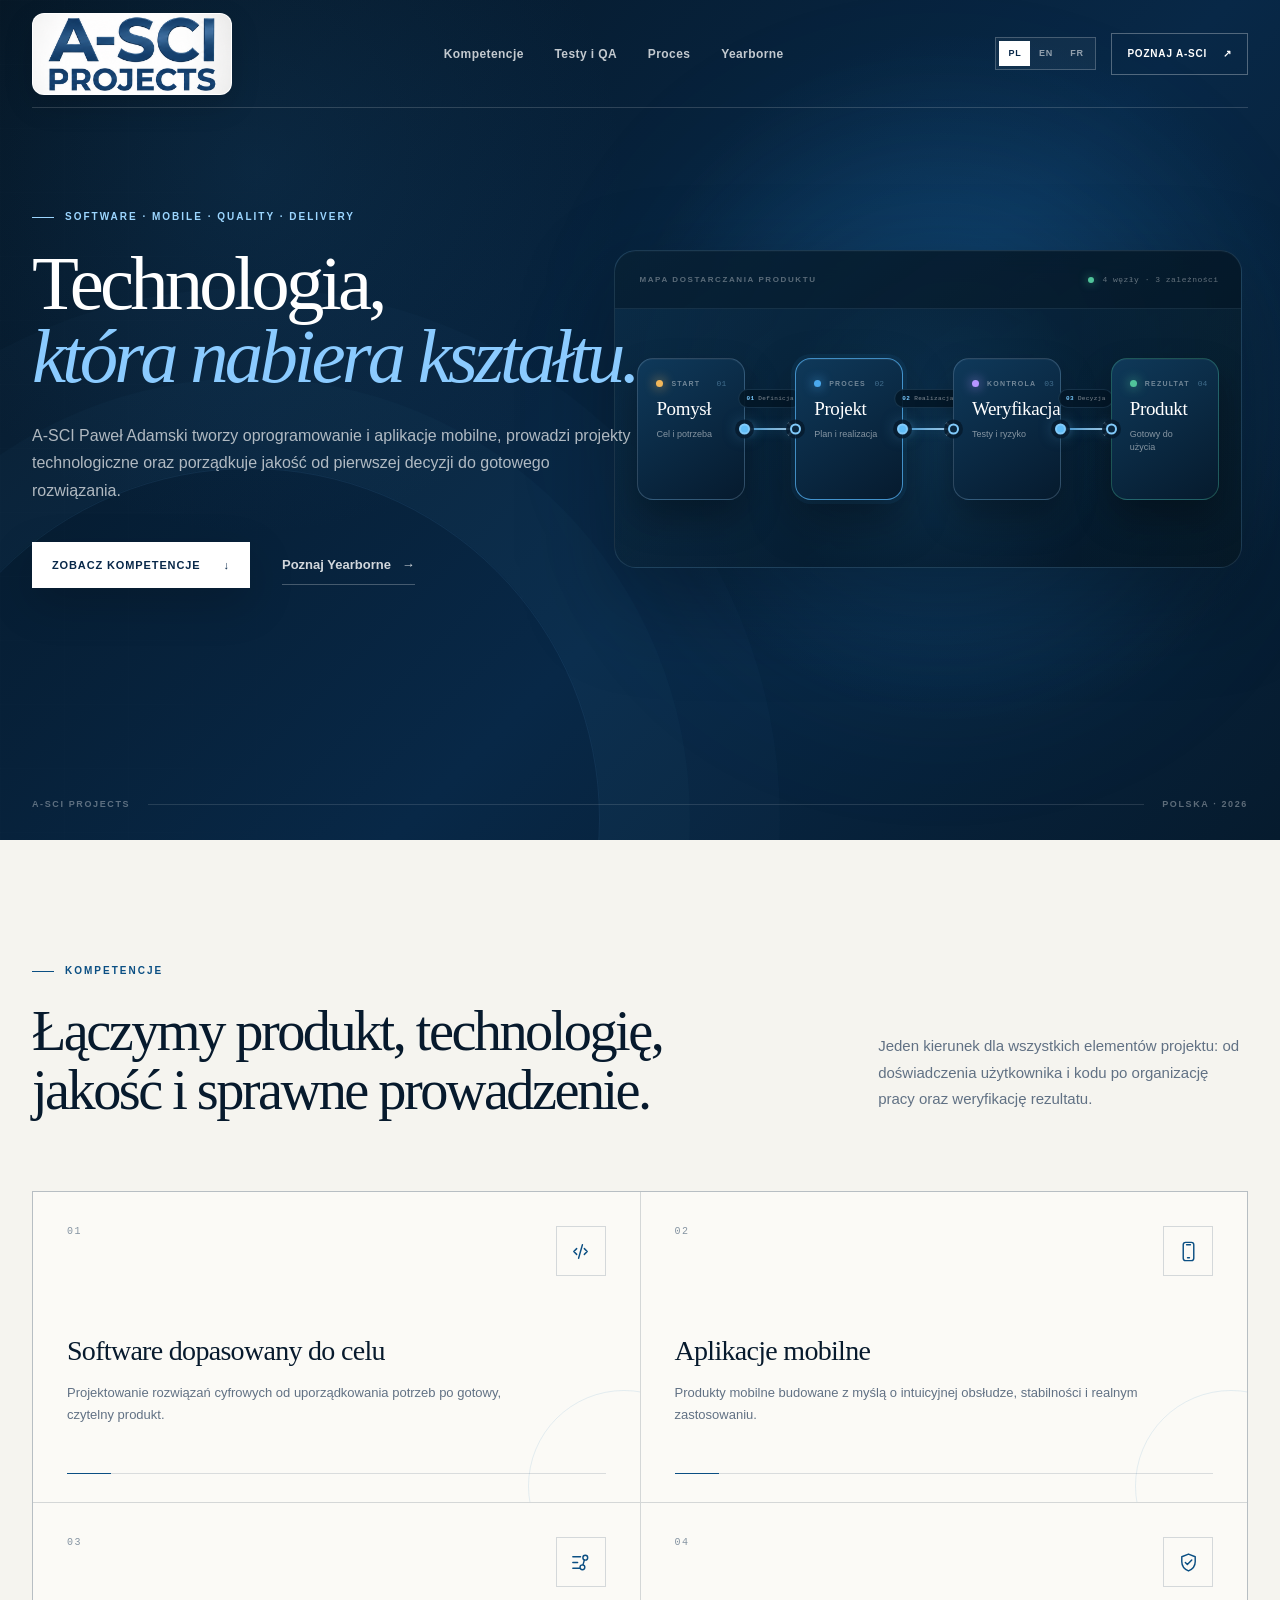
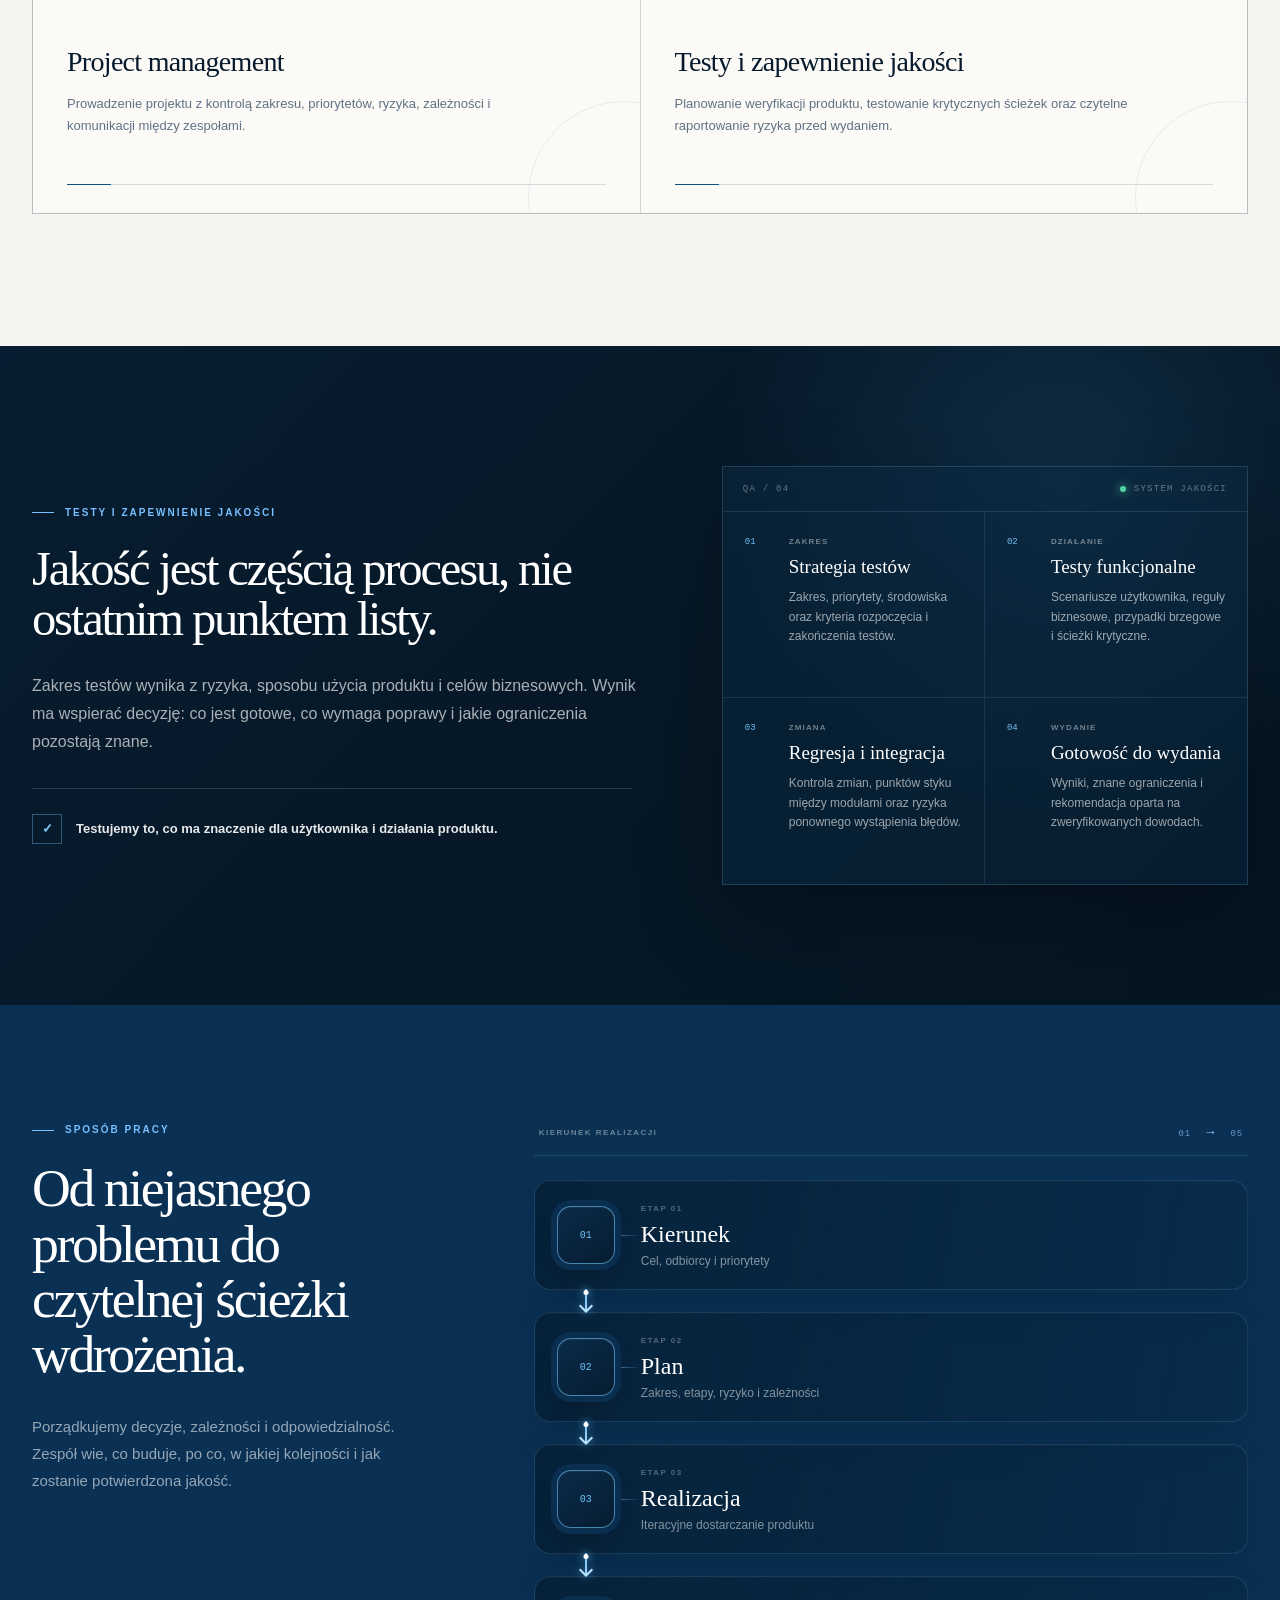
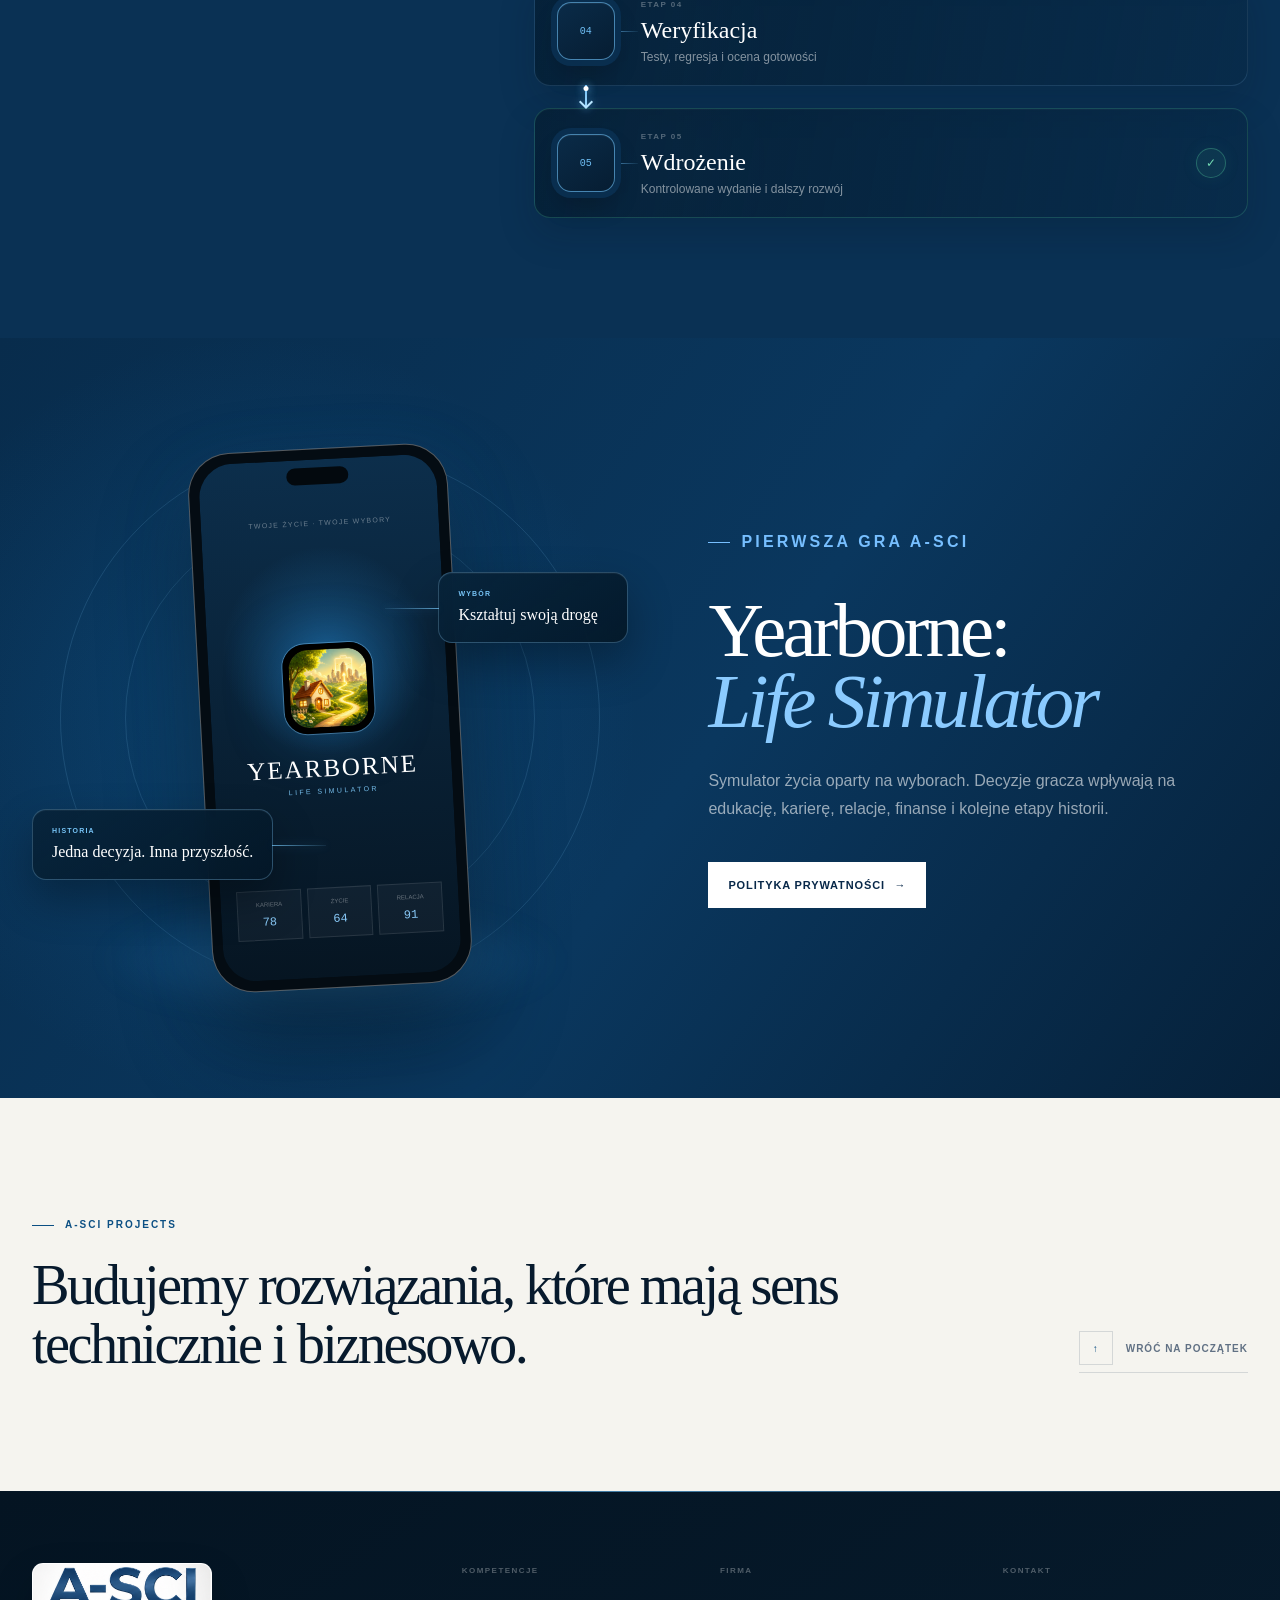
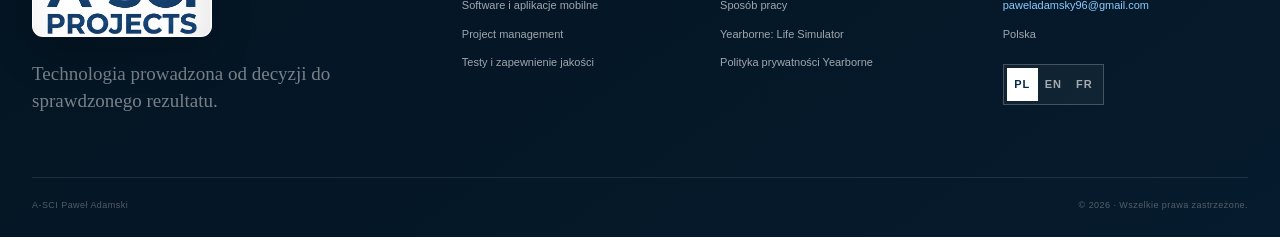
==== index.html @ e1ba69f5 "Add files via upload Publish A-SCI website" ====
<!DOCTYPE html><html lang="pl"><head><meta charSet="utf-8"/><meta name="viewport" content="width=device-width, initial-scale=1"/><link rel="preload" href="/assets/a-sci-logo-cropped.png" as="image"/><link rel="preload" href="/assets/yearborne-icon.png" as="image"/><title>A-SCI Paweł Adamski | Software, aplikacje mobilne, testy i project management</title><meta name="description" content="A-SCI Paweł Adamski tworzy oprogramowanie i aplikacje mobilne, prowadzi projekty technologiczne oraz wspiera testy i zapewnienie jakości."/><meta name="keywords" content="A-SCI,software,aplikacje mobilne,mobile apps,testing,quality assurance,project management,Yearborne"/><meta name="author" content="A-SCI Paweł Adamski"/><link rel="icon" type="image/svg+xml" href="/favicon.svg"/><link rel="canonical" href="/"/><link rel="alternate" hrefLang="pl" href="/"/><link rel="alternate" hrefLang="en" href="/en/"/><link rel="alternate" hrefLang="fr" href="/fr/"/>
<link rel="stylesheet" href="/assets/site.css"/></head><body><main lang="pl"><header class="site-header"><a class="brand" href="/#start" aria-label="A-SCI Projects - strona główna"><img src="/assets/a-sci-logo-cropped.png" alt="A-SCI Projects" width="760" height="430"/></a><nav aria-label="Nawigacja główna"><a href="#kompetencje">Kompetencje</a><a href="#jakosc">Testy i QA</a><a href="#proces">Proces</a><a href="#yearborne">Yearborne</a></nav><div class="header-tools"><div class="language-switcher" aria-label="Wybierz język"><a href="/" hrefLang="pl" lang="pl" aria-current="page">PL</a><a href="/en/" hrefLang="en" lang="en">EN</a><a href="/fr/" hrefLang="fr" lang="fr">FR</a></div><a class="header-cta" href="#kompetencje">Poznaj A-SCI<span aria-hidden="true">↗</span></a></div></header><section class="hero" id="start"><div class="hero-glow" aria-hidden="true"></div><div class="hero-copy"><p class="eyebrow"><span></span> Software · Mobile · Quality · Delivery</p><h1>Technologia,<br/><em>która nabiera kształtu.</em></h1><p class="hero-lead">A-SCI Paweł Adamski tworzy oprogramowanie i aplikacje mobilne, prowadzi projekty technologiczne oraz porządkuje jakość od pierwszej decyzji do gotowego rozwiązania.</p><div class="hero-actions"><a class="button button-primary" href="#kompetencje">Zobacz kompetencje<span aria-hidden="true">↓</span></a><a class="text-link" href="#yearborne">Poznaj Yearborne <span aria-hidden="true">→</span></a></div></div><div class="flow-stage" aria-label="Schemat procesu od pomysłu, przez projekt i weryfikację, do produktu"><div class="flow-stage-head"><div class="flow-caption">Mapa dostarczania produktu</div><div class="flow-meta"><i></i> 4 węzły · 3 zależności</div></div><div class="flow-grid" aria-hidden="true"></div><div class="flow-track"><div class="flow-track-item"><article class="flow-node flow-node-1"><div class="node-head"><span class="node-dot node-dot-1"></span><small>START</small><span class="node-number">01</span></div><strong>Pomysł</strong><p>Cel i potrzeba</p><i class="node-port node-port-in"></i><i class="node-port node-port-out"></i></article><div class="flow-bridge flow-bridge-1" aria-hidden="true"><span class="flow-bridge-label"><b>01</b>Definicja</span><span class="flow-bridge-line"><i></i></span></div></div><div class="flow-track-item"><article class="flow-node flow-node-2 active"><div class="node-head"><span class="node-dot node-dot-2"></span><small>PROCES</small><span class="node-number">02</span></div><strong>Projekt</strong><p>Plan i realizacja</p><i class="node-port node-port-in"></i><i class="node-port node-port-out"></i></article><div class="flow-bridge flow-bridge-2" aria-hidden="true"><span class="flow-bridge-label"><b>02</b>Realizacja</span><span class="flow-bridge-line"><i></i></span></div></div><div class="flow-track-item"><article class="flow-node flow-node-3"><div class="node-head"><span class="node-dot node-dot-3"></span><small>KONTROLA</small><span class="node-number">03</span></div><strong>Weryfikacja</strong><p>Testy i ryzyko</p><i class="node-port node-port-in"></i><i class="node-port node-port-out"></i></article><div class="flow-bridge flow-bridge-3" aria-hidden="true"><span class="flow-bridge-label"><b>03</b>Decyzja</span><span class="flow-bridge-line"><i></i></span></div></div><div class="flow-track-item"><article class="flow-node flow-node-4"><div class="node-head"><span class="node-dot node-dot-4"></span><small>REZULTAT</small><span class="node-number">04</span></div><strong>Produkt</strong><p>Gotowy do użycia</p><i class="node-port node-port-in"></i><i class="node-port node-port-out"></i></article></div></div></div><div class="hero-footer"><span>A-SCI Projects</span><span class="hero-footer-line"></span><span>Polska · 2026</span></div></section><section class="services section" id="kompetencje"><div class="section-heading"><p class="eyebrow dark"><span></span> Kompetencje</p><h2>Łączymy produkt, technologię, jakość i sprawne prowadzenie.</h2><p class="section-intro">Jeden kierunek dla wszystkich elementów projektu: od doświadczenia użytkownika i kodu po organizację pracy oraz weryfikację rezultatu.</p></div><div class="services-grid"><article class="service-card"><div class="card-top"><span>01</span><div class="service-icon"><svg viewBox="0 0 24 24" aria-hidden="true"><path d="m8 9-3 3 3 3M16 9l3 3-3 3M14 5l-4 14"></path></svg></div></div><h3>Software dopasowany do celu</h3><p>Projektowanie rozwiązań cyfrowych od uporządkowania potrzeb po gotowy, czytelny produkt.</p><div class="card-rule"></div></article><article class="service-card"><div class="card-top"><span>02</span><div class="service-icon"><svg viewBox="0 0 24 24" aria-hidden="true"><rect x="6.5" y="2.5" width="11" height="19" rx="2.5"></rect><path d="M10 5h4M11 18.5h2"></path></svg></div></div><h3>Aplikacje mobilne</h3><p>Produkty mobilne budowane z myślą o intuicyjnej obsłudze, stabilności i realnym zastosowaniu.</p><div class="card-rule"></div></article><article class="service-card"><div class="card-top"><span>03</span><div class="service-icon"><svg viewBox="0 0 24 24" aria-hidden="true"><path d="M4 6h8M4 12h5M4 18h7"></path><circle cx="17" cy="7" r="2.5"></circle><circle cx="14" cy="17" r="2.5"></circle><path d="m16 9.5-1.4 5"></path></svg></div></div><h3>Project management</h3><p>Prowadzenie projektu z kontrolą zakresu, priorytetów, ryzyka, zależności i komunikacji między zespołami.</p><div class="card-rule"></div></article><article class="service-card"><div class="card-top"><span>04</span><div class="service-icon"><svg viewBox="0 0 24 24" aria-hidden="true"><path d="M12 3.2 19 6v5.2c0 4.3-2.8 7.8-7 9.6-4.2-1.8-7-5.3-7-9.6V6l7-2.8Z"></path><path d="m8.7 12 2.1 2.1 4.6-4.8"></path></svg></div></div><h3>Testy i zapewnienie jakości</h3><p>Planowanie weryfikacji produktu, testowanie krytycznych ścieżek oraz czytelne raportowanie ryzyka przed wydaniem.</p><div class="card-rule"></div></article></div></section><section class="quality section" id="jakosc"><div class="quality-copy"><p class="eyebrow light"><span></span> Testy i zapewnienie jakości</p><h2>Jakość jest częścią procesu, nie ostatnim punktem listy.</h2><p>Zakres testów wynika z ryzyka, sposobu użycia produktu i celów biznesowych. Wynik ma wspierać decyzję: co jest gotowe, co wymaga poprawy i jakie ograniczenia pozostają znane.</p><div class="quality-statement"><span aria-hidden="true">✓</span>Testujemy to, co ma znaczenie dla użytkownika i działania produktu.</div></div><div class="quality-panel"><div class="quality-panel-head"><span>QA / 04</span><span class="quality-status"><i></i> SYSTEM JAKOŚCI</span></div><div class="quality-grid"><article class="quality-item"><div class="quality-index">01</div><div><small>ZAKRES</small><h3>Strategia testów</h3><p>Zakres, priorytety, środowiska oraz kryteria rozpoczęcia i zakończenia testów.</p></div></article><article class="quality-item"><div class="quality-index">02</div><div><small>DZIAŁANIE</small><h3>Testy funkcjonalne</h3><p>Scenariusze użytkownika, reguły biznesowe, przypadki brzegowe i ścieżki krytyczne.</p></div></article><article class="quality-item"><div class="quality-index">03</div><div><small>ZMIANA</small><h3>Regresja i integracja</h3><p>Kontrola zmian, punktów styku między modułami oraz ryzyka ponownego wystąpienia błędów.</p></div></article><article class="quality-item"><div class="quality-index">04</div><div><small>WYDANIE</small><h3>Gotowość do wydania</h3><p>Wyniki, znane ograniczenia i rekomendacja oparta na zweryfikowanych dowodach.</p></div></article></div></div></section><section class="process section" id="proces"><div class="process-copy"><p class="eyebrow light"><span></span> Sposób pracy</p><h2>Od niejasnego problemu do czytelnej ścieżki wdrożenia.</h2><p>Porządkujemy decyzje, zależności i odpowiedzialność. Zespół wie, co buduje, po co, w jakiej kolejności i jak zostanie potwierdzona jakość.</p></div><div class="process-flow"><div class="process-flow-head"><span>Kierunek realizacji</span><b>01 <i aria-hidden="true">→</i> 05</b></div><article class="process-step"><div class="step-port"><span>01</span></div><div class="step-content"><small>Etap 01</small><h3>Kierunek</h3><p>Cel, odbiorcy i priorytety</p></div><span class="process-connector" aria-hidden="true"><i></i></span></article><article class="process-step"><div class="step-port"><span>02</span></div><div class="step-content"><small>Etap 02</small><h3>Plan</h3><p>Zakres, etapy, ryzyko i zależności</p></div><span class="process-connector" aria-hidden="true"><i></i></span></article><article class="process-step"><div class="step-port"><span>03</span></div><div class="step-content"><small>Etap 03</small><h3>Realizacja</h3><p>Iteracyjne dostarczanie produktu</p></div><span class="process-connector" aria-hidden="true"><i></i></span></article><article class="process-step"><div class="step-port"><span>04</span></div><div class="step-content"><small>Etap 04</small><h3>Weryfikacja</h3><p>Testy, regresja i ocena gotowości</p></div><span class="process-connector" aria-hidden="true"><i></i></span></article><article class="process-step"><div class="step-port"><span>05</span></div><div class="step-content"><small>Etap 05</small><h3>Wdrożenie</h3><p>Kontrolowane wydanie i dalszy rozwój</p></div><span class="process-complete" aria-hidden="true">✓</span></article></div></section><section class="yearborne section" id="yearborne"><div class="yearborne-visual" aria-hidden="true"><div class="orbit orbit-one"></div><div class="orbit orbit-two"></div><div class="phone"><div class="phone-speaker"></div><div class="phone-screen"><div class="game-kicker">TWOJE ŻYCIE · TWOJE WYBORY</div><div class="game-mark"><img src="/assets/yearborne-icon.png" alt="" width="1254" height="1254"/></div><div class="game-title">YEARBORNE</div><div class="game-subtitle">LIFE SIMULATOR</div><div class="game-stats"><span><b>Kariera</b><i>78</i></span><span><b>Życie</b><i>64</i></span><span><b>Relacja</b><i>91</i></span></div></div></div><div class="float-card float-one"><span>WYBÓR</span><b>Kształtuj swoją drogę</b></div><div class="float-card float-two"><span>HISTORIA</span><b>Jedna decyzja. Inna przyszłość.</b></div></div><div class="yearborne-copy"><p class="eyebrow light"><span></span> Pierwsza gra A-SCI</p><h2>Yearborne:<br/><em>Life Simulator</em></h2><p>Symulator życia oparty na wyborach. Decyzje gracza wpływają na edukację, karierę, relacje, finanse i kolejne etapy historii.</p><div class="yearborne-links"><a class="button button-light" href="/privacy-policy/">Polityka prywatności<span aria-hidden="true">→</span></a></div></div></section><section class="closing section"><div><p class="eyebrow dark"><span></span> A-SCI Projects</p><h2>Budujemy rozwiązania, które mają sens technicznie i biznesowo.</h2></div><a class="closing-link" href="#start" aria-label="Wróć na początek strony"><span>↑</span>Wróć na początek</a></section><footer class="site-footer"><div class="footer-main"><div class="footer-identity"><div class="footer-brand"><img src="/assets/a-sci-logo-cropped.png" alt="A-SCI Projects" width="760" height="430"/></div><p>Technologia prowadzona od decyzji do sprawdzonego rezultatu.</p></div><div class="footer-column"><h3>Kompetencje</h3><a href="#kompetencje">Software i aplikacje mobilne</a><a href="#kompetencje">Project management</a><a href="#jakosc">Testy i zapewnienie jakości</a></div><div class="footer-column"><h3>Firma</h3><a href="#proces">Sposób pracy</a><a href="#yearborne">Yearborne: Life Simulator</a><a href="/privacy-policy/">Polityka prywatności Yearborne</a></div><div class="footer-column footer-contact"><h3>Kontakt</h3><a href="mailto:paweladamsky96@gmail.com">paweladamsky96@gmail.com</a><span>Polska</span><div class="language-switcher language-switcher-compact" aria-label="Wybierz język"><a href="/" hrefLang="pl" lang="pl" aria-current="page">PL</a><a href="/en/" hrefLang="en" lang="en">EN</a><a href="/fr/" hrefLang="fr" lang="fr">FR</a></div></div></div><div class="footer-bottom"><span>A-SCI Paweł Adamski</span><span>© 2026 · Wszelkie prawa zastrzeżone.</span></div></footer></main></body></html>
---- assets/site.css ----
:root {
  --ink: #071a2d;
  --navy: #082849;
  --navy-deep: #041422;
  --blue: #0b4f83;
  --electric: #3b9eff;
  --sky: #9cd6ff;
  --paper: #f5f4ef;
  --paper-bright: #fbfaf6;
  --white: #ffffff;
  --muted: #617184;
  --line: rgba(8, 40, 73, 0.14);
  --content: 1320px;
}

* { box-sizing: border-box; }

html {
  scroll-behavior: smooth;
  background: var(--paper);
}

body {
  margin: 0;
  color: var(--ink);
  background: var(--paper);
  font-family: Inter, ui-sans-serif, -apple-system, BlinkMacSystemFont, "Segoe UI", sans-serif;
  text-rendering: optimizeLegibility;
}

a { color: inherit; text-decoration: none; }
button, a { -webkit-tap-highlight-color: transparent; }
img { max-width: 100%; }
::selection { color: white; background: var(--blue); }
h1, h2, h3, p { margin-top: 0; }

a:focus-visible {
  outline: 2px solid #8bcbff;
  outline-offset: 4px;
}

.site-header {
  position: absolute;
  z-index: 20;
  top: 0;
  left: 50%;
  width: min(var(--content), calc(100% - 64px));
  min-height: 108px;
  display: grid;
  grid-template-columns: 200px 1fr auto;
  gap: 34px;
  align-items: center;
  border-bottom: 1px solid rgba(255,255,255,.16);
  color: white;
  transform: translateX(-50%);
}

.brand,
.footer-brand,
.privacy-brand {
  position: relative;
  aspect-ratio: 100 / 41;
  display: block;
  height: auto;
  padding: 0;
  overflow: hidden;
  line-height: 0;
  background: white;
}

.brand {
  width: 200px;
  border: 1px solid rgba(255,255,255,.72);
  border-radius: 12px;
  box-shadow: 0 10px 30px rgba(0,0,0,.14);
}

.brand img,
.footer-brand img,
.privacy-brand img {
  position: absolute;
  top: 0;
  left: 50%;
  width: 108%;
  max-width: none;
  height: auto;
  display: block;
  margin: 0;
  transform: translate(-53.8%, -15.3%);
}

nav {
  display: flex;
  align-items: center;
  justify-content: center;
  gap: clamp(20px, 2.4vw, 38px);
}

nav a {
  position: relative;
  color: rgba(255,255,255,.76);
  font-size: 12px;
  font-weight: 650;
  letter-spacing: .035em;
  white-space: nowrap;
  transition: color .25s ease;
}

nav a::after {
  content: "";
  position: absolute;
  left: 0;
  bottom: -9px;
  width: 100%;
  height: 1px;
  background: var(--sky);
  transform: scaleX(0);
  transform-origin: right;
  transition: transform .25s ease;
}

nav a:hover, nav a:focus-visible { color: white; }
nav a:hover::after, nav a:focus-visible::after { transform: scaleX(1); transform-origin: left; }

.header-tools { display: flex; align-items: center; justify-content: flex-end; gap: 15px; }

.language-switcher {
  display: inline-flex;
  align-items: center;
  padding: 3px;
  border: 1px solid rgba(255,255,255,.22);
  background: rgba(255,255,255,.045);
}

.language-switcher a {
  min-width: 31px;
  padding: 8px 7px;
  color: rgba(255,255,255,.55);
  font-size: 9px;
  line-height: 1;
  font-weight: 780;
  letter-spacing: .08em;
  text-align: center;
  transition: color .2s ease, background .2s ease;
}

.language-switcher a:hover, .language-switcher a:focus-visible { color: white; }
.language-switcher a[aria-current="page"] { color: var(--navy); background: white; }

.header-cta {
  min-height: 42px;
  display: flex;
  gap: 16px;
  align-items: center;
  padding: 12px 15px;
  border: 1px solid rgba(255,255,255,.3);
  font-size: 10px;
  font-weight: 750;
  letter-spacing: .08em;
  text-transform: uppercase;
  white-space: nowrap;
  transition: background .25s ease, color .25s ease;
}

.header-cta:hover, .header-cta:focus-visible { color: var(--navy); background: white; }

.hero {
  position: relative;
  min-height: 840px;
  overflow: hidden;
  color: white;
  background:
    radial-gradient(circle at 76% 45%, rgba(29,114,178,.3), transparent 32%),
    radial-gradient(circle at 20% 20%, rgba(32,94,144,.18), transparent 30%),
    linear-gradient(135deg, #051523 0%, #082847 58%, #061b2e 100%);
}

.hero::before {
  content: "";
  position: absolute;
  inset: 0;
  opacity: .22;
  background-image:
    linear-gradient(rgba(255,255,255,.03) 1px, transparent 1px),
    linear-gradient(90deg, rgba(255,255,255,.03) 1px, transparent 1px);
  background-size: 64px 64px;
  mask-image: linear-gradient(to right, black, transparent 46%);
}

.hero::after {
  content: "";
  position: absolute;
  left: -8%;
  bottom: -330px;
  width: 700px;
  height: 700px;
  border: 1px solid rgba(107,188,255,.09);
  border-radius: 50%;
  box-shadow: 0 0 0 90px rgba(107,188,255,.025), 0 0 0 180px rgba(107,188,255,.018);
}

.hero-glow {
  position: absolute;
  right: 7%;
  top: 19%;
  width: 500px;
  height: 500px;
  border-radius: 50%;
  filter: blur(90px);
  background: rgba(32,130,210,.13);
}

.hero-copy {
  position: relative;
  z-index: 4;
  width: min(var(--content), calc(100% - 64px));
  margin: 0 auto;
  padding-top: 212px;
}

.eyebrow {
  display: flex;
  gap: 11px;
  align-items: center;
  margin: 0 0 26px;
  color: var(--sky);
  font-size: 10px;
  line-height: 1;
  font-weight: 750;
  letter-spacing: .2em;
  text-transform: uppercase;
}

.eyebrow span { width: 22px; height: 1px; background: currentColor; }
.eyebrow.dark { color: var(--blue); }
.eyebrow.light { color: #77bfff; }

.hero h1 {
  max-width: 750px;
  margin-bottom: 28px;
  font-family: Georgia, "Times New Roman", serif;
  font-size: clamp(58px, 6vw, 98px);
  font-weight: 400;
  line-height: .95;
  letter-spacing: -.05em;
}

.hero h1 em, .yearborne h2 em {
  color: #8bcbff;
  font-weight: 400;
}

.hero-lead {
  max-width: 610px;
  margin-bottom: 38px;
  color: rgba(255,255,255,.68);
  font-size: 16px;
  line-height: 1.72;
}

.hero-actions { display: flex; align-items: center; gap: 32px; }

.button {
  min-width: 218px;
  display: inline-flex;
  align-items: center;
  justify-content: space-between;
  padding: 17px 20px;
  font-size: 11px;
  font-weight: 750;
  letter-spacing: .08em;
  text-transform: uppercase;
  transition: transform .25s ease, box-shadow .25s ease, background .25s ease;
}

.button:hover, .button:focus-visible { transform: translateY(-2px); }
.button-primary { color: var(--navy); background: white; box-shadow: 0 15px 45px rgba(0,0,0,.18); }
.button-primary:hover, .button-primary:focus-visible { background: #dff1ff; box-shadow: 0 18px 55px rgba(0,0,0,.28); }

.text-link {
  display: inline-flex;
  align-items: center;
  gap: 11px;
  padding: 12px 0;
  border-bottom: 1px solid rgba(255,255,255,.25);
  color: rgba(255,255,255,.82);
  font-size: 13px;
  font-weight: 600;
}

.flow-stage {
  position: absolute;
  z-index: 3;
  top: 250px;
  right: max(3vw, calc((100vw - 1450px) / 2));
  width: min(49vw, 720px);
  height: 318px;
  overflow: hidden;
  border: 1px solid rgba(166,215,255,.14);
  border-radius: 22px;
  background: linear-gradient(145deg, rgba(10,42,68,.91), rgba(3,18,31,.84));
  box-shadow: 0 34px 90px rgba(0,0,0,.34), inset 0 1px 0 rgba(255,255,255,.035);
  backdrop-filter: blur(14px);
}

.flow-stage-head {
  position: absolute;
  z-index: 5;
  top: 0;
  left: 0;
  width: 100%;
  height: 58px;
  display: flex;
  align-items: center;
  justify-content: space-between;
  gap: 20px;
  padding: 0 22px 0 24px;
  border-bottom: 1px solid rgba(166,215,255,.1);
  background: rgba(3,18,31,.35);
}

.flow-caption {
  color: rgba(255,255,255,.34);
  font-size: 8px;
  letter-spacing: .2em;
  font-weight: 750;
  text-transform: uppercase;
}

.flow-meta { display: flex; align-items: center; gap: 8px; color: rgba(255,255,255,.38); font: 8px ui-monospace, monospace; letter-spacing: .06em; }
.flow-meta i { width: 6px; height: 6px; border-radius: 50%; background: #50c49a; box-shadow: 0 0 10px rgba(80,196,154,.72); }

.flow-stage::after {
  content: "";
  position: absolute;
  z-index: 1;
  inset: 58px 0 0;
  pointer-events: none;
  background:
    radial-gradient(circle at 52% 52%, rgba(52,151,222,.12), transparent 48%),
    linear-gradient(90deg, rgba(72,169,238,.025), transparent 28%, transparent 72%, rgba(80,196,154,.025));
}

.flow-grid {
  position: absolute;
  inset: 0;
  opacity: .38;
  background-image: radial-gradient(rgba(158,207,245,.34) .7px, transparent .7px);
  background-size: 18px 18px;
}

.flow-track {
  position: absolute;
  z-index: 3;
  inset: 58px 22px 18px;
  display: grid;
  grid-template-columns: repeat(4, minmax(0, 1fr));
  gap: 50px;
  align-items: center;
}

.flow-track-item { position: relative; min-width: 0; }

.flow-node {
  position: relative;
  width: 100%;
  min-height: 142px;
  padding: 20px 18px 18px;
  border: 1px solid rgba(181,220,251,.22);
  border-radius: 16px;
  background:
    linear-gradient(145deg, rgba(15,58,91,.98), rgba(6,27,46,.98));
  box-shadow: 0 18px 36px rgba(0,0,0,.3), inset 0 1px 0 rgba(255,255,255,.035);
}

.flow-node.active { border-color: rgba(90,187,255,.7); box-shadow: 0 0 0 4px rgba(45,141,217,.075), 0 20px 45px rgba(0,0,0,.34), inset 0 1px 0 rgba(255,255,255,.055); }
.flow-node-4 { border-color: rgba(80,196,154,.32); }
.node-head { display: flex; align-items: center; gap: 8px; margin-bottom: 10px; }
.flow-node small { display: block; margin: 0; color: rgba(255,255,255,.42); font-size: 7px; font-weight: 750; letter-spacing: .17em; }
.node-number { margin-left: auto; color: rgba(151,211,251,.38); font: 8px ui-monospace, monospace; }
.flow-node strong { display: block; margin-bottom: 8px; font-family: Georgia, "Times New Roman", serif; font-size: 19px; font-weight: 400; letter-spacing: -.02em; }
.flow-node p { margin: 0; color: rgba(255,255,255,.5); font-size: 9px; line-height: 1.45; }

.node-dot { flex: 0 0 auto; width: 7px; height: 7px; border-radius: 50%; }
.node-dot-1 { background: #f2b75a; box-shadow: 0 0 12px #f2b75a; }
.node-dot-2 { background: #4aa9ee; box-shadow: 0 0 12px #4aa9ee; }
.node-dot-3 { background: #b695ff; box-shadow: 0 0 12px #b695ff; }
.node-dot-4 { background: #50c49a; box-shadow: 0 0 12px #50c49a; }
.node-port { position: absolute; z-index: 4; top: 50%; width: 11px; height: 11px; border: 2px solid #82cbfb; border-radius: 50%; background: #092740; box-shadow: 0 0 0 4px rgba(6,27,46,.88); transform: translateY(-50%); }
.node-port-in { left: -6px; }
.node-port-out { right: -6px; background: #62bef8; box-shadow: 0 0 0 4px rgba(6,27,46,.88), 0 0 16px rgba(98,190,248,.62); }
.flow-track-item:first-child .node-port-in,
.flow-track-item:last-child .node-port-out { display: none; }

.flow-bridge {
  position: absolute;
  top: 0;
  left: 100%;
  width: 50px;
  height: 100%;
}

.flow-bridge-label {
  position: absolute;
  top: 31px;
  left: 50%;
  padding: 5px 7px;
  border: 1px solid rgba(128,201,251,.15);
  border-radius: 999px;
  color: rgba(255,255,255,.52);
  background: rgba(4,24,41,.92);
  font: 6px ui-monospace, monospace;
  letter-spacing: .06em;
  white-space: nowrap;
  transform: translateX(-50%);
}

.flow-bridge-label b { margin-right: 4px; color: #78c8fc; }
.flow-bridge-line {
  position: absolute;
  top: 50%;
  left: 0;
  width: 100%;
  height: 2px;
  background: linear-gradient(90deg, rgba(77,175,242,.72), #b8e4ff);
  box-shadow: 0 0 11px rgba(69,169,239,.42);
  transform: translateY(-50%);
}

.flow-bridge-line::after {
  content: "";
  position: absolute;
  top: 50%;
  right: 1px;
  width: 8px;
  height: 8px;
  border-top: 2px solid #c6ebff;
  border-right: 2px solid #c6ebff;
  filter: drop-shadow(0 0 5px rgba(104,194,250,.65));
  transform: translateY(-50%) rotate(45deg);
}

.flow-bridge-line i {
  position: absolute;
  z-index: 2;
  top: 50%;
  left: 1px;
  width: 5px;
  height: 5px;
  border-radius: 50%;
  background: white;
  box-shadow: 0 0 9px #70c5fb;
  transform: translateY(-50%);
  animation: edge-pulse-x 3.2s ease-in-out infinite;
}

.flow-bridge-2 .flow-bridge-line i { animation-delay: -1.1s; }
.flow-bridge-3 .flow-bridge-line i { animation-delay: -2.2s; }
@keyframes edge-pulse-x { 0%, 15% { left: 1px; opacity: 0; } 30%, 75% { opacity: 1; } 90%, 100% { left: calc(100% - 8px); opacity: 0; } }

.hero-footer {
  position: absolute;
  z-index: 5;
  left: 50%;
  bottom: 31px;
  width: min(var(--content), calc(100% - 64px));
  display: flex;
  align-items: center;
  gap: 18px;
  color: rgba(255,255,255,.35);
  font-size: 9px;
  font-weight: 700;
  letter-spacing: .18em;
  text-transform: uppercase;
  transform: translateX(-50%);
}

.hero-footer-line { height: 1px; flex: 1; background: rgba(255,255,255,.12); }
.section { padding-left: max(32px, calc((100vw - var(--content)) / 2)); padding-right: max(32px, calc((100vw - var(--content)) / 2)); }

.services { padding-top: 126px; padding-bottom: 132px; }

.section-heading {
  display: grid;
  grid-template-columns: 1.45fr .7fr;
  column-gap: 80px;
  align-items: end;
}

.section-heading .eyebrow { grid-column: 1 / -1; }
.section-heading h2, .closing h2 {
  margin-bottom: 0;
  font-family: Georgia, "Times New Roman", serif;
  font-size: clamp(42px, 4.4vw, 64px);
  line-height: 1.04;
  font-weight: 400;
  letter-spacing: -.045em;
}

.section-intro { margin: 0 0 7px; color: var(--muted); font-size: 15px; line-height: 1.75; }

.services-grid {
  display: grid;
  grid-template-columns: repeat(2, 1fr);
  gap: 1px;
  margin-top: 72px;
  border: 1px solid var(--line);
  background: var(--line);
}

.service-card {
  position: relative;
  min-height: 310px;
  padding: 34px 34px 28px;
  overflow: hidden;
  background: var(--paper-bright);
  transition: color .35s ease, background .35s ease;
}

.service-card::before {
  content: "";
  position: absolute;
  right: -80px;
  bottom: -80px;
  width: 190px;
  height: 190px;
  border: 1px solid rgba(32,115,177,.11);
  border-radius: 50%;
  transition: transform .45s ease;
}

.service-card:hover { color: white; background: var(--navy); }
.service-card:hover::before { transform: scale(1.4); border-color: rgba(255,255,255,.1); }
.card-top { display: flex; align-items: flex-start; justify-content: space-between; margin-bottom: 60px; }
.card-top > span { color: #8594a2; font: 10px ui-monospace, monospace; letter-spacing: .14em; }
.service-icon { width: 50px; height: 50px; display: grid; place-items: center; border: 1px solid rgba(8,40,73,.16); transition: border-color .35s ease; }
.service-card:hover .service-icon { border-color: rgba(255,255,255,.22); }
.service-icon svg { width: 23px; height: 23px; fill: none; stroke: var(--blue); stroke-width: 1.5; stroke-linecap: round; stroke-linejoin: round; transition: stroke .35s ease; }
.service-card:hover .service-icon svg { stroke: #8bcbff; }
.service-card h3 { max-width: 420px; margin-bottom: 16px; font-family: Georgia, "Times New Roman", serif; font-size: 28px; line-height: 1.08; font-weight: 400; letter-spacing: -.025em; }
.service-card p { max-width: 470px; color: var(--muted); font-size: 13px; line-height: 1.7; transition: color .35s ease; }
.service-card:hover p { color: rgba(255,255,255,.58); }
.card-rule { position: absolute; left: 34px; right: 34px; bottom: 28px; height: 1px; background: var(--line); }
.card-rule::after { content: ""; display: block; width: 44px; height: 1px; background: var(--blue); transition: width .35s ease, background .35s ease; }
.service-card:hover .card-rule::after { width: 100%; background: #75bdf0; }

.quality {
  display: grid;
  grid-template-columns: minmax(0, 1.08fr) minmax(480px, .92fr);
  align-items: center;
  gap: 72px;
  padding-top: 120px;
  padding-bottom: 120px;
  color: white;
  background:
    radial-gradient(circle at 83% 20%, rgba(60,151,221,.16), transparent 29%),
    linear-gradient(135deg, #071d31, #061725 58%, #041421);
}

.quality-copy { max-width: 690px; }

.quality-copy h2 {
  max-width: 680px;
  margin-bottom: 28px;
  font-family: Georgia, "Times New Roman", serif;
  font-size: clamp(43px, 3.8vw, 60px);
  line-height: 1.03;
  font-weight: 400;
  letter-spacing: -.045em;
}

.quality-copy > p:not(.eyebrow) { max-width: 610px; color: rgba(255,255,255,.66); font-size: 16px; line-height: 1.75; }
.quality-statement { max-width: 600px; display: flex; align-items: center; gap: 14px; margin-top: 32px; padding-top: 25px; border-top: 1px solid rgba(255,255,255,.14); color: rgba(255,255,255,.9); font-size: 13px; font-weight: 650; line-height: 1.55; }
.quality-statement span { width: 30px; height: 30px; flex: 0 0 auto; display: grid; place-items: center; border: 1px solid rgba(119,191,255,.38); color: #83caff; }

.quality-panel { width: 100%; max-width: 600px; justify-self: end; align-self: center; border: 1px solid rgba(139,203,255,.18); background: rgba(10,40,65,.48); box-shadow: 0 30px 80px rgba(0,0,0,.25); }
.quality-panel-head { display: flex; align-items: center; justify-content: space-between; padding: 17px 20px; border-bottom: 1px solid rgba(139,203,255,.14); color: rgba(255,255,255,.38); font: 9px ui-monospace, monospace; letter-spacing: .14em; }
.quality-status { display: flex; align-items: center; gap: 8px; }
.quality-status i { width: 6px; height: 6px; border-radius: 50%; background: #55d3a6; box-shadow: 0 0 10px #55d3a6; }
.quality-grid { display: grid; grid-template-columns: repeat(2, 1fr); }
.quality-item { min-height: 186px; display: grid; grid-template-columns: 30px 1fr; gap: 14px; padding: 25px 22px; border-right: 1px solid rgba(139,203,255,.12); border-bottom: 1px solid rgba(139,203,255,.12); }
.quality-item:nth-child(even) { border-right: 0; }
.quality-item:nth-last-child(-n+2) { border-bottom: 0; }
.quality-index { color: #70c0f6; font: 9px ui-monospace, monospace; }
.quality-item small { display: block; margin-bottom: 10px; color: rgba(255,255,255,.43); font-size: 8px; font-weight: 750; letter-spacing: .14em; }
.quality-item h3 { margin-bottom: 10px; font-family: Georgia, "Times New Roman", serif; font-size: 19px; font-weight: 400; line-height: 1.16; }
.quality-item p { margin: 0; color: rgba(255,255,255,.6); font-size: 12px; line-height: 1.62; }

.process {
  display: grid;
  grid-template-columns: .72fr 1.28fr;
  gap: 100px;
  padding-top: 120px;
  padding-bottom: 120px;
  color: white;
  background: #0a3154;
}

.process-copy h2 { margin-bottom: 30px; font-family: Georgia, "Times New Roman", serif; font-size: clamp(42px, 4.2vw, 64px); line-height: 1.03; font-weight: 400; letter-spacing: -.045em; }
.process-copy > p:last-child { max-width: 510px; color: rgba(255,255,255,.57); font-size: 15px; line-height: 1.8; }
.process-flow { position: relative; display: grid; gap: 22px; align-self: start; }
.process-flow-head { display: flex; align-items: center; justify-content: space-between; gap: 24px; margin-bottom: 2px; padding: 0 5px 15px; border-bottom: 1px solid rgba(139,203,255,.16); color: rgba(255,255,255,.4); font-size: 8px; font-weight: 720; letter-spacing: .18em; text-transform: uppercase; }
.process-flow-head b { color: rgba(139,203,255,.66); font: 9px ui-monospace, monospace; letter-spacing: .1em; }
.process-flow-head i { padding: 0 9px; color: #9ed8ff; font-size: 13px; font-style: normal; }
.process-step {
  position: relative;
  min-height: 110px;
  display: grid;
  grid-template-columns: 58px 1fr;
  align-items: center;
  gap: 26px;
  padding: 19px 22px;
  border: 1px solid rgba(139,203,255,.15);
  border-radius: 16px;
  background:
    linear-gradient(100deg, rgba(5,30,51,.82), rgba(6,37,63,.43)),
    radial-gradient(circle at 12% 50%, rgba(69,160,225,.07), transparent 25%);
  box-shadow: 0 17px 36px rgba(2,18,31,.17), inset 0 1px 0 rgba(255,255,255,.025);
}
.process-step:last-child { padding-right: 64px; border-color: rgba(80,196,154,.24); }
.step-port { position: relative; z-index: 2; width: 58px; height: 58px; display: grid; place-items: center; border: 1px solid rgba(109,190,246,.62); border-radius: 14px; background: linear-gradient(145deg, #0a2b48, #061d32); box-shadow: 0 0 0 6px rgba(10,49,84,.84), 0 14px 24px rgba(0,0,0,.2), inset 0 1px 0 rgba(255,255,255,.05); }
.step-port::after { content: ""; position: absolute; top: 50%; left: calc(100% + 7px); width: 17px; height: 1px; background: linear-gradient(90deg, rgba(109,190,246,.46), rgba(109,190,246,.08)); }
.step-port span { color: #70c0f6; font: 10px ui-monospace, monospace; }
.process-step small { display: block; margin: 2px 0 8px; color: rgba(255,255,255,.31); font-size: 8px; font-weight: 700; letter-spacing: .18em; text-transform: uppercase; }
.process-step h3 { margin-bottom: 6px; font-family: Georgia, "Times New Roman", serif; font-size: 24px; font-weight: 400; }
.process-step p { margin: 0; color: rgba(255,255,255,.5); font-size: 12px; }
.process-connector { position: absolute; z-index: 4; bottom: -23px; left: 50px; width: 2px; height: 23px; background: linear-gradient(#6dbcf2, #a9ddff); box-shadow: 0 0 10px rgba(87,177,238,.42); }
.process-connector::after { content: ""; position: absolute; left: -4px; bottom: 1px; width: 8px; height: 8px; border-right: 2px solid #b7e4ff; border-bottom: 2px solid #b7e4ff; filter: drop-shadow(0 0 4px rgba(103,186,242,.68)); transform: rotate(45deg); }
.process-connector i { position: absolute; top: 1px; left: 50%; width: 5px; height: 5px; border-radius: 50%; background: white; box-shadow: 0 0 8px #78c8fc; transform: translateX(-50%); animation: process-pulse 2.8s ease-in-out infinite; }
.process-complete { position: absolute; top: 50%; right: 21px; width: 30px; height: 30px; display: grid; place-items: center; border: 1px solid rgba(80,196,154,.36); border-radius: 50%; color: #73d9b2; background: rgba(80,196,154,.08); box-shadow: 0 0 18px rgba(80,196,154,.08); font-size: 12px; transform: translateY(-50%); }
@keyframes process-pulse { 0%, 12% { top: 1px; opacity: 0; } 32%, 70% { opacity: 1; } 88%, 100% { top: 15px; opacity: 0; } }

.yearborne {
  min-height: 760px;
  display: grid;
  grid-template-columns: 1.05fr .95fr;
  align-items: center;
  gap: 80px;
  overflow: hidden;
  color: white;
  background:
    radial-gradient(circle at 20% 50%, rgba(20,123,199,.22), transparent 35%),
    linear-gradient(125deg, #082c4c 0%, #0a375e 55%, #06213a 100%);
}

.yearborne-visual { position: relative; height: 620px; }
.yearborne-visual::after {
  content: "";
  position: absolute;
  z-index: 1;
  left: 50%;
  bottom: 12px;
  width: min(76%, 450px);
  height: 112px;
  border-radius: 50%;
  background: radial-gradient(ellipse at center, rgba(116,205,255,.44) 0%, rgba(43,139,210,.21) 38%, rgba(5,30,51,0) 73%);
  filter: blur(12px);
  transform: translateX(-50%);
  pointer-events: none;
}
.orbit { position: absolute; top: 50%; left: 50%; border: 1px solid rgba(126,199,249,.15); border-radius: 50%; transform: translate(-50%, -50%); }
.orbit-one { width: 540px; height: 540px; }
.orbit-two { width: 410px; height: 410px; }
.phone { position: absolute; z-index: 3; top: 50%; left: 50%; width: 260px; height: 540px; padding: 10px; border: 1px solid rgba(255,255,255,.32); border-radius: 42px; background: #040c13; box-shadow: 0 48px 92px rgba(0,0,0,.46), 0 24px 72px rgba(47,151,225,.16); transform: translate(-50%, -50%) rotate(-3deg); }
.phone-speaker { position: absolute; z-index: 3; top: 18px; left: 50%; width: 62px; height: 17px; border-radius: 20px; background: #03090e; transform: translateX(-50%); }
.phone-screen { height: 100%; display: flex; flex-direction: column; align-items: center; justify-content: center; border-radius: 34px; overflow: hidden; background: radial-gradient(circle at 50% 37%, rgba(42,151,231,.35), transparent 30%), linear-gradient(#0c2e4b, #061522); }
.game-kicker { position: absolute; top: 70px; color: rgba(255,255,255,.39); font-size: 7px; letter-spacing: .18em; }
.game-mark { width: 92px; height: 92px; margin-bottom: 20px; overflow: hidden; border: 1px solid rgba(125,201,255,.45); border-radius: 24px; box-shadow: 0 0 55px rgba(34,143,224,.34); }
.game-mark img { width: 100%; height: 100%; display: block; object-fit: cover; }
.game-title { font-family: Georgia, serif; font-size: 25px; letter-spacing: .08em; }
.game-subtitle { margin-top: 5px; color: #75bce9; font-size: 7px; letter-spacing: .34em; }
.game-stats { position: absolute; left: 26px; right: 26px; bottom: 50px; display: grid; grid-template-columns: repeat(3,1fr); gap: 6px; }
.game-stats span { padding: 10px 7px; border: 1px solid rgba(255,255,255,.1); background: rgba(255,255,255,.035); text-align: center; }
.game-stats b { display: block; margin-bottom: 4px; color: rgba(255,255,255,.37); font-size: 6px; font-weight: 500; text-transform: uppercase; }
.game-stats i { color: #8acbfa; font: normal 12px ui-monospace, monospace; }
.float-card { position: absolute; z-index: 4; min-width: 190px; padding: 17px 19px 18px; overflow: visible; border: 1px solid rgba(144,207,251,.28); border-radius: 14px; background: linear-gradient(145deg, rgba(7,36,59,.96), rgba(4,23,39,.9)); box-shadow: 0 20px 44px rgba(0,0,0,.3), inset 0 1px 0 rgba(255,255,255,.045); backdrop-filter: blur(12px); }
.float-card::before { content: ""; position: absolute; top: 50%; width: 54px; height: 1px; background: linear-gradient(90deg, rgba(114,194,243,.1), rgba(114,194,243,.75)); box-shadow: 0 0 8px rgba(92,181,238,.32); }
.float-card span { display: block; margin-bottom: 8px; color: #77c4f6; font-size: 7px; font-weight: 700; letter-spacing: .17em; text-transform: uppercase; }
.float-card b { font-family: Georgia, serif; font-size: 16px; font-weight: 400; line-height: 1.2; }
.float-one { top: 164px; right: 0; }
.float-one::before { right: 100%; }
.float-two { left: 0; bottom: 148px; }
.float-two::before { left: 100%; transform: rotate(180deg); }
.yearborne-copy h2 { margin-bottom: 29px; font-family: Georgia, "Times New Roman", serif; font-size: clamp(58px, 6vw, 88px); line-height: .93; font-weight: 400; letter-spacing: -.05em; }
.yearborne-copy > p { max-width: 540px; margin-bottom: 38px; color: rgba(255,255,255,.59); font-size: 16px; line-height: 1.8; }
.yearborne-links { display: flex; align-items: center; gap: 24px; }
.button-light { color: var(--navy); background: white; }
.button-light:hover, .button-light:focus-visible { background: #dff1ff; }

.closing { display: flex; align-items: flex-end; justify-content: space-between; gap: 80px; padding-top: 122px; padding-bottom: 118px; }
.closing > div { max-width: 940px; }
.closing-link { flex: 0 0 auto; display: flex; align-items: center; gap: 13px; padding-bottom: 7px; border-bottom: 1px solid var(--line); color: var(--muted); font-size: 10px; font-weight: 700; letter-spacing: .1em; text-transform: uppercase; }
.closing-link span { width: 34px; height: 34px; display: grid; place-items: center; border: 1px solid var(--line); color: var(--blue); }

.site-footer { position: relative; padding: 0 max(32px, calc((100vw - var(--content)) / 2)); color: rgba(255,255,255,.6); background: linear-gradient(145deg, #041422, #061b2d); }
.site-footer::before { content: ""; position: absolute; top: 0; left: 0; width: 100%; height: 1px; background: linear-gradient(90deg, transparent, rgba(103,186,242,.65), transparent); }
.footer-main { display: grid; grid-template-columns: 1.5fr .8fr .9fr 1fr; gap: 62px; padding: 72px 0 62px; }
.footer-identity { max-width: 350px; }
.footer-brand { width: 180px; border: 1px solid rgba(255,255,255,.16); border-radius: 11px; box-shadow: 0 18px 40px rgba(0,0,0,.18); }
.footer-identity > p { max-width: 300px; margin: 24px 0 0; color: rgba(255,255,255,.46); font-family: Georgia, "Times New Roman", serif; font-size: 19px; line-height: 1.42; }
.footer-column { display: flex; flex-direction: column; align-items: flex-start; gap: 12px; }
.footer-column h3 { margin: 3px 0 10px; color: rgba(255,255,255,.3); font-size: 8px; font-weight: 750; letter-spacing: .18em; text-transform: uppercase; }
.footer-column a, .footer-column > span { color: rgba(255,255,255,.62); font-size: 11px; line-height: 1.5; transition: color .2s ease; }
.footer-column a:hover, .footer-column a:focus-visible { color: white; }
.footer-contact > a { color: #8bcbff; }
.language-switcher-compact { margin-top: 10px; }
.footer-bottom { display: flex; align-items: center; justify-content: space-between; gap: 30px; padding: 22px 0 27px; border-top: 1px solid rgba(255,255,255,.1); color: rgba(255,255,255,.3); font-size: 9px; letter-spacing: .05em; }

.privacy-page { min-height: 100vh; color: var(--ink); background: var(--paper); }
.privacy-header { min-height: 96px; display: grid; grid-template-columns: 180px 1fr auto; align-items: center; gap: 32px; padding: 0 max(32px, calc((100vw - 1180px) / 2)); border-bottom: 1px solid rgba(8,40,73,.12); background: white; }
.privacy-brand { width: 168px; border: 1px solid rgba(8,40,73,.1); border-radius: 10px; }
.privacy-back { justify-self: end; display: flex; align-items: center; gap: 9px; color: var(--muted); font-size: 11px; font-weight: 680; }
.privacy-back:hover, .privacy-back:focus-visible { color: var(--blue); }
.privacy-language { display: inline-flex; align-items: center; padding: 3px; border: 1px solid var(--line); }
.privacy-language a { min-width: 34px; padding: 9px 7px; color: #7a8793; font-size: 9px; font-weight: 780; text-align: center; }
.privacy-language a[aria-current="page"] { color: white; background: var(--navy); }
.privacy-hero { display: grid; grid-template-columns: 1fr 180px; align-items: center; gap: 70px; padding: 88px max(32px, calc((100vw - 1180px) / 2)); color: white; background: radial-gradient(circle at 76% 42%, rgba(55,148,220,.25), transparent 27%), linear-gradient(135deg, #051523, #082c4c); }
.privacy-hero h1 { max-width: 900px; margin-bottom: 18px; font-family: Georgia, "Times New Roman", serif; font-size: clamp(45px, 5.4vw, 76px); line-height: 1; font-weight: 400; letter-spacing: -.045em; }
.privacy-hero > div > p:last-child { margin: 0; color: rgba(255,255,255,.54); font-size: 13px; }
.privacy-hero > img { width: 180px; height: 180px; display: block; border-radius: 38px; box-shadow: 0 25px 60px rgba(0,0,0,.35); }
.privacy-layout { width: min(1180px, calc(100% - 64px)); display: grid; grid-template-columns: 260px minmax(0, 760px); justify-content: space-between; gap: 90px; margin: 0 auto; padding: 86px 0 110px; }
.privacy-toc { position: sticky; top: 26px; align-self: start; padding: 24px 0 24px 22px; border-left: 2px solid var(--blue); }
.privacy-toc > p { margin-bottom: 18px; color: var(--blue); font-size: 9px; font-weight: 780; letter-spacing: .16em; text-transform: uppercase; }
.privacy-toc ol { max-height: calc(100vh - 120px); margin: 0; padding: 0; overflow: auto; list-style: none; }
.privacy-toc li { margin-bottom: 8px; }
.privacy-toc a { color: #73808d; font-size: 10px; line-height: 1.35; }
.privacy-toc a:hover, .privacy-toc a:focus-visible { color: var(--blue); }
.privacy-document { min-width: 0; }
.privacy-document h2 { scroll-margin-top: 28px; margin: 72px 0 21px; padding-top: 10px; border-top: 1px solid var(--line); font-family: Georgia, "Times New Roman", serif; font-size: 34px; line-height: 1.12; font-weight: 400; letter-spacing: -.025em; }
.privacy-document h2:first-of-type { margin-top: 48px; }
.privacy-document h3 { margin: 35px 0 14px; color: var(--blue); font-size: 15px; font-weight: 720; }
.privacy-document p, .privacy-document li { color: #4f6172; font-size: 14px; line-height: 1.78; }
.privacy-document p { margin-bottom: 17px; }
.privacy-document > p:nth-child(-n+5) { margin-bottom: 9px; }
.privacy-document strong { color: var(--ink); }
.privacy-document a { color: var(--blue); text-decoration: underline; text-underline-offset: 3px; overflow-wrap: anywhere; }
.privacy-document ul { margin: 0 0 23px; padding-left: 22px; }
.privacy-document li { padding-left: 5px; margin-bottom: 5px; }
.privacy-footer { display: flex; align-items: center; justify-content: space-between; gap: 30px; padding: 28px max(32px, calc((100vw - 1180px) / 2)); color: rgba(255,255,255,.4); background: var(--navy-deep); font-size: 9px; letter-spacing: .04em; }

@media (max-width: 1180px) {
  .site-header { grid-template-columns: 174px 1fr auto; gap: 20px; }
  .brand { width: 174px; }
  .header-cta { display: none; }
  .hero { min-height: 1000px; }
  .flow-stage { top: auto; right: 32px; bottom: 82px; width: min(720px, calc(100% - 64px)); opacity: 1; }
  .hero-copy { padding-top: 214px; }
  .hero h1 { max-width: 690px; }
  .hero-lead { max-width: 570px; }
  .quality { grid-template-columns: minmax(0, 1.04fr) minmax(450px, .96fr); gap: 52px; }
  .process { gap: 60px; }
  .yearborne { gap: 30px; }
  .float-one { right: 0; }
  .float-two { left: 0; }
  .footer-main { grid-template-columns: 1.4fr 1fr 1fr; }
  .footer-contact { grid-column: 2 / 4; flex-direction: row; flex-wrap: wrap; align-items: center; }
  .footer-contact h3 { width: 100%; }
  .language-switcher-compact { margin-top: 0; }
}

@media (max-width: 900px) {
  .site-header { width: calc(100% - 40px); min-height: 92px; grid-template-columns: 156px 1fr; }
  nav { display: none; }
  .brand { width: 156px; }
  .hero { min-height: 950px; }
  .hero-copy { width: calc(100% - 40px); padding-top: 170px; }
  .flow-stage { top: auto; right: 20px; bottom: 80px; width: calc(100% - 40px); height: 290px; opacity: 1; }
  .flow-stage-head { height: 50px; padding: 0 16px; }
  .flow-stage::after { inset: 50px 0 0; }
  .flow-track { inset: 50px 14px 16px; gap: 28px; }
  .flow-node { min-height: 128px; padding: 15px 13px; }
  .node-head { margin-bottom: 8px; }
  .flow-node strong { font-size: 14px; }
  .flow-bridge { width: 28px; }
  .flow-bridge-label { top: 26px; padding: 4px 5px; font-size: 5px; }
  .hero-footer { width: calc(100% - 40px); }
  .section-heading { grid-template-columns: 1fr; }
  .section-intro { max-width: 620px; margin-top: 28px; }
  .quality, .process { grid-template-columns: 1fr; }
  .quality-copy > p:not(.eyebrow) { max-width: 660px; }
  .quality-panel { max-width: none; justify-self: stretch; }
  .yearborne { grid-template-columns: 1fr; padding-top: 90px; padding-bottom: 100px; }
  .yearborne-visual { order: 2; height: 600px; }
  .yearborne-copy { order: 1; }
  .yearborne-copy > p { max-width: 660px; }
  .closing { align-items: flex-start; flex-direction: column; }
  .footer-main { grid-template-columns: 1fr 1fr; }
  .footer-identity { grid-column: 1 / -1; }
  .footer-contact { grid-column: 1 / -1; }
  .privacy-header { grid-template-columns: 156px 1fr auto; padding: 0 20px; }
  .privacy-brand { width: 156px; }
  .privacy-hero { grid-template-columns: 1fr 130px; gap: 35px; padding-left: 30px; padding-right: 30px; }
  .privacy-hero > img { width: 130px; height: 130px; border-radius: 29px; }
  .privacy-layout { width: min(760px, calc(100% - 48px)); grid-template-columns: 1fr; gap: 45px; }
  .privacy-toc { position: static; }
  .privacy-toc ol { max-height: none; display: grid; grid-template-columns: repeat(2, 1fr); gap: 6px 30px; }
}

@media (max-width: 640px) {
  .site-header { width: calc(100% - 28px); min-height: 84px; grid-template-columns: 132px 1fr; gap: 12px; }
  .brand { width: 132px; }
  .language-switcher a { min-width: 28px; padding: 8px 5px; font-size: 8px; }
  .hero { min-height: 1110px; }
  .hero-copy { width: calc(100% - 34px); padding-top: 145px; }
  .hero h1 { font-size: clamp(46px, 13.2vw, 62px); line-height: .98; }
  .hero-lead { font-size: 14px; line-height: 1.66; }
  .hero-actions { align-items: flex-start; flex-direction: column; gap: 15px; }
  .button { min-width: 205px; }
  .flow-stage { right: 17px; bottom: 66px; width: calc(100% - 34px); height: 460px; overflow: hidden; border-radius: 18px; }
  .flow-stage-head { height: 38px; padding: 0 12px; }
  .flow-caption { font-size: 7px; }
  .flow-meta { display: none; }
  .flow-stage::after { inset: 38px 0 0; }
  .flow-track { inset: 48px 14px 14px; grid-template-columns: 1fr; grid-template-rows: repeat(4, minmax(0, 1fr)); gap: 31px; align-items: stretch; }
  .flow-node { height: 100%; min-height: 0; padding: 11px 14px; border-radius: 12px; }
  .flow-node small { display: block; }
  .node-head { margin-bottom: 4px; }
  .node-number { font-size: 7px; }
  .flow-node strong { margin: 4px 0 3px; font-size: 15px; }
  .flow-node p { font-size: 8px; }
  .node-port { top: auto; left: 50%; transform: translateX(-50%); }
  .node-port-in { top: -6px; }
  .node-port-out { right: auto; bottom: -6px; }
  .flow-bridge { top: 100%; left: 0; width: 100%; height: 31px; }
  .flow-bridge-label { top: 50%; left: calc(50% + 22px); padding: 4px 6px; font-size: 5px; transform: translateY(-50%); }
  .flow-bridge-line { top: 0; left: 50%; width: 2px; height: 100%; background: linear-gradient(#4dafea, #b8e4ff); transform: translateX(-50%); }
  .flow-bridge-line::after { top: auto; right: auto; bottom: 1px; left: 50%; border-top: 0; border-right: 2px solid #c6ebff; border-bottom: 2px solid #c6ebff; transform: translateX(-50%) rotate(45deg); }
  .flow-bridge-line i { top: 1px; left: 50%; transform: translateX(-50%); animation-name: edge-pulse-y; }
  @keyframes edge-pulse-y { 0%, 15% { top: 1px; opacity: 0; } 30%, 75% { opacity: 1; } 90%, 100% { top: calc(100% - 8px); opacity: 0; } }
  .hero-footer { width: calc(100% - 34px); bottom: 25px; }
  .hero-footer span:first-child { display: none; }
  .section { padding-left: 20px; padding-right: 20px; }
  .services { padding-top: 90px; padding-bottom: 90px; }
  .section-heading h2, .closing h2 { font-size: 41px; }
  .services-grid { grid-template-columns: 1fr; margin-top: 48px; }
  .service-card { min-height: 270px; padding: 26px 24px; }
  .card-top { margin-bottom: 45px; }
  .card-rule { left: 24px; right: 24px; }
  .quality { padding-top: 88px; padding-bottom: 88px; gap: 48px; }
  .quality-copy h2, .process-copy h2 { font-size: 41px; }
  .quality-grid { grid-template-columns: 1fr; }
  .quality-item, .quality-item:nth-child(even), .quality-item:nth-last-child(-n+2) { min-height: 0; border-right: 0; border-bottom: 1px solid rgba(139,203,255,.12); }
  .quality-item:last-child { border-bottom: 0; }
  .process { padding-top: 88px; padding-bottom: 80px; gap: 46px; }
  .process-flow { gap: 18px; }
  .process-flow-head { padding-left: 0; padding-right: 0; }
  .process-step { min-height: 106px; grid-template-columns: 46px 1fr; gap: 16px; padding: 15px; border-radius: 14px; }
  .process-step:last-child { padding-right: 52px; }
  .step-port { width: 46px; height: 46px; border-radius: 11px; box-shadow: 0 0 0 5px rgba(10,49,84,.84), 0 12px 22px rgba(0,0,0,.18); }
  .step-port::after { left: calc(100% + 6px); width: 11px; }
  .process-connector { left: 37px; bottom: -19px; height: 19px; }
  .process-complete { right: 14px; width: 27px; height: 27px; }
  .yearborne { padding-top: 78px; }
  .yearborne-copy h2 { font-size: 54px; }
  .yearborne-links { align-items: flex-start; flex-direction: column; }
  .yearborne-visual { height: 530px; }
  .orbit-one { width: 430px; height: 430px; }
  .orbit-two { width: 330px; height: 330px; }
  .phone { width: 226px; height: 470px; left: 50%; }
  .orbit { left: 50%; }
  .game-mark { width: 80px; height: 80px; border-radius: 20px; }
  .float-card { min-width: 150px; max-width: 154px; padding: 13px 14px 14px; border-radius: 11px; }
  .float-card::before { width: 36px; }
  .float-card b { font-size: 14px; }
  .float-one { top: 130px; right: 0; }
  .float-two { left: 0; bottom: 112px; }
  .closing { padding-top: 88px; padding-bottom: 84px; gap: 46px; }
  .site-footer { padding-left: 20px; padding-right: 20px; }
  .footer-main { grid-template-columns: 1fr; gap: 42px; padding-top: 54px; }
  .footer-identity, .footer-contact { grid-column: 1; }
  .footer-contact { align-items: flex-start; flex-direction: column; }
  .footer-bottom { align-items: flex-start; flex-direction: column; gap: 8px; }
  .privacy-header { min-height: 84px; grid-template-columns: 132px 1fr; gap: 12px; }
  .privacy-brand { width: 132px; }
  .privacy-back { display: none; }
  .privacy-language { justify-self: end; }
  .privacy-language a { min-width: 31px; }
  .privacy-hero { grid-template-columns: 1fr; padding: 62px 22px; }
  .privacy-hero > img { width: 105px; height: 105px; grid-row: 1; border-radius: 24px; }
  .privacy-hero h1 { font-size: 45px; }
  .privacy-layout { width: calc(100% - 40px); padding: 60px 0 80px; }
  .privacy-toc ol { grid-template-columns: 1fr; }
  .privacy-document h2 { font-size: 29px; }
  .privacy-document p, .privacy-document li { font-size: 13px; }
  .privacy-footer { align-items: flex-start; flex-direction: column; gap: 7px; padding-left: 20px; padding-right: 20px; }
}

@media (prefers-reduced-motion: reduce) {
  html { scroll-behavior: auto; }
  *, *::before, *::after { animation-duration: .01ms !important; animation-iteration-count: 1 !important; transition-duration: .01ms !important; }
}
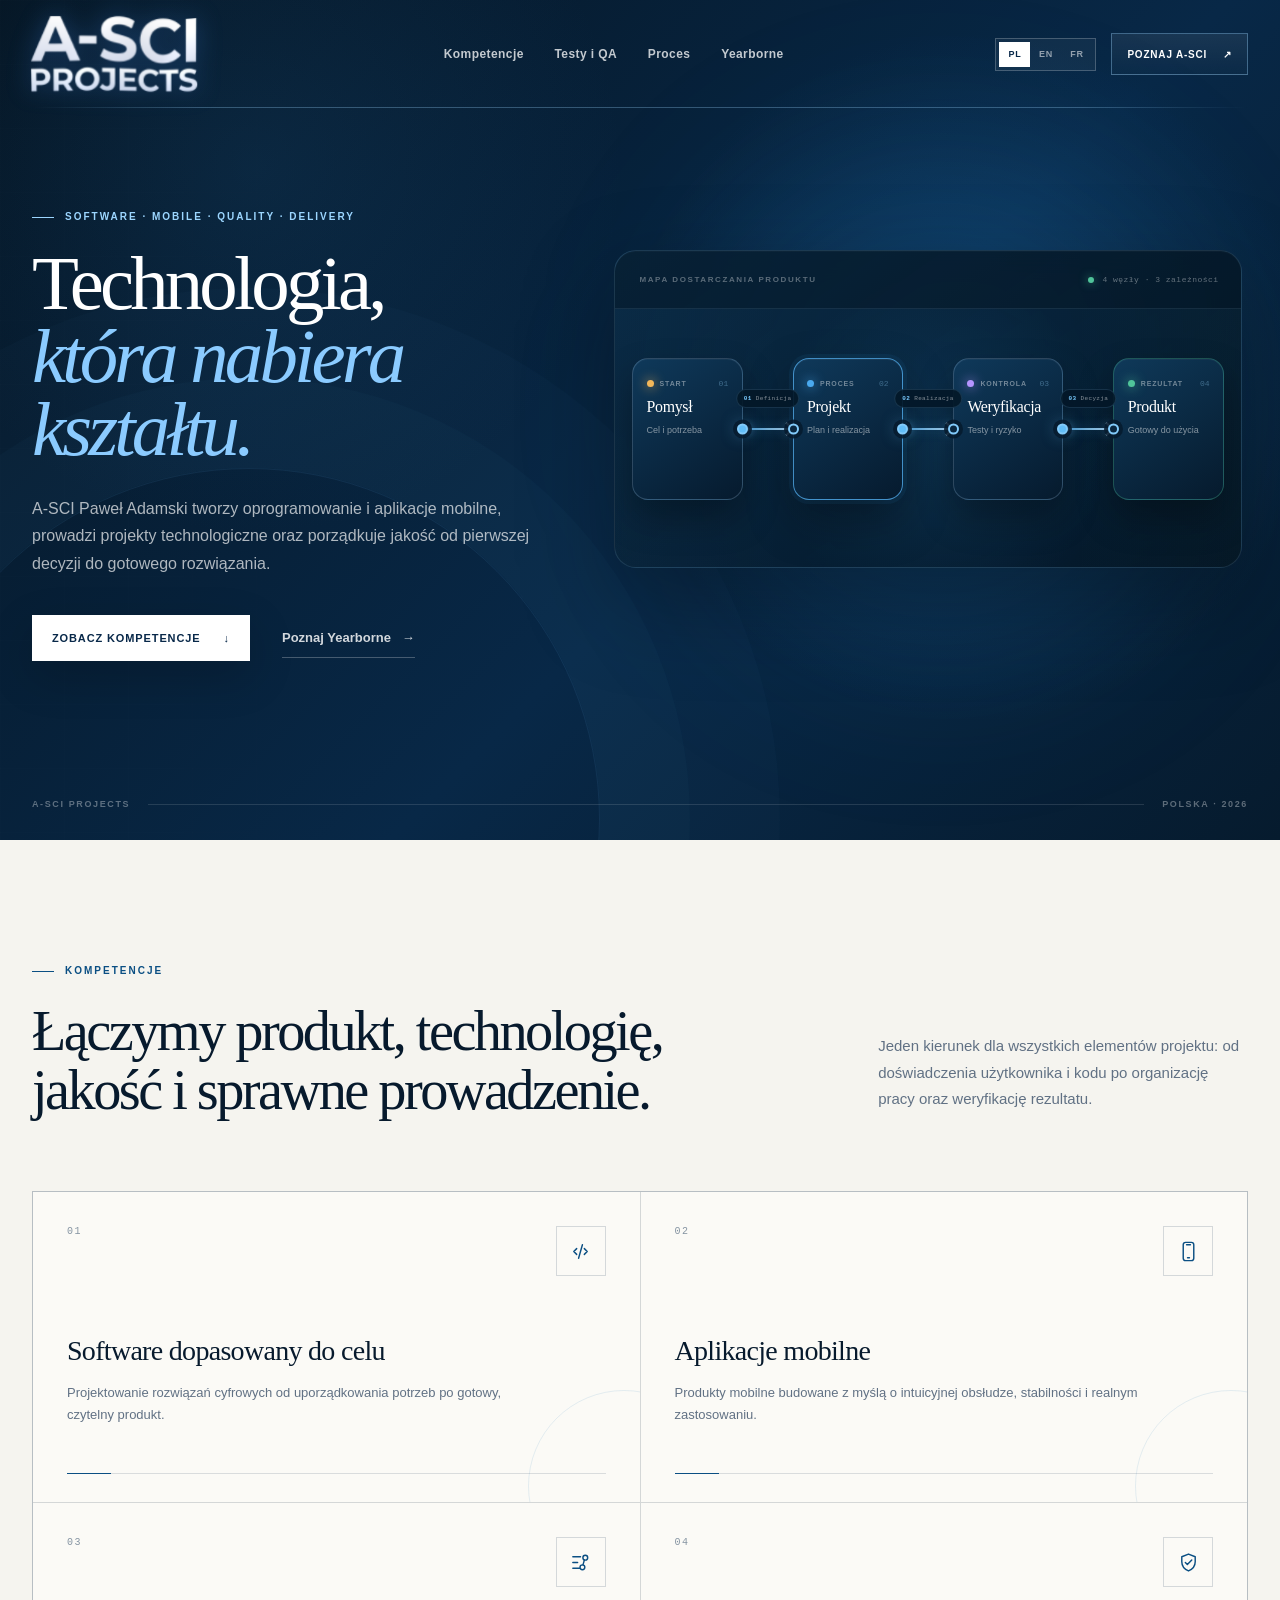
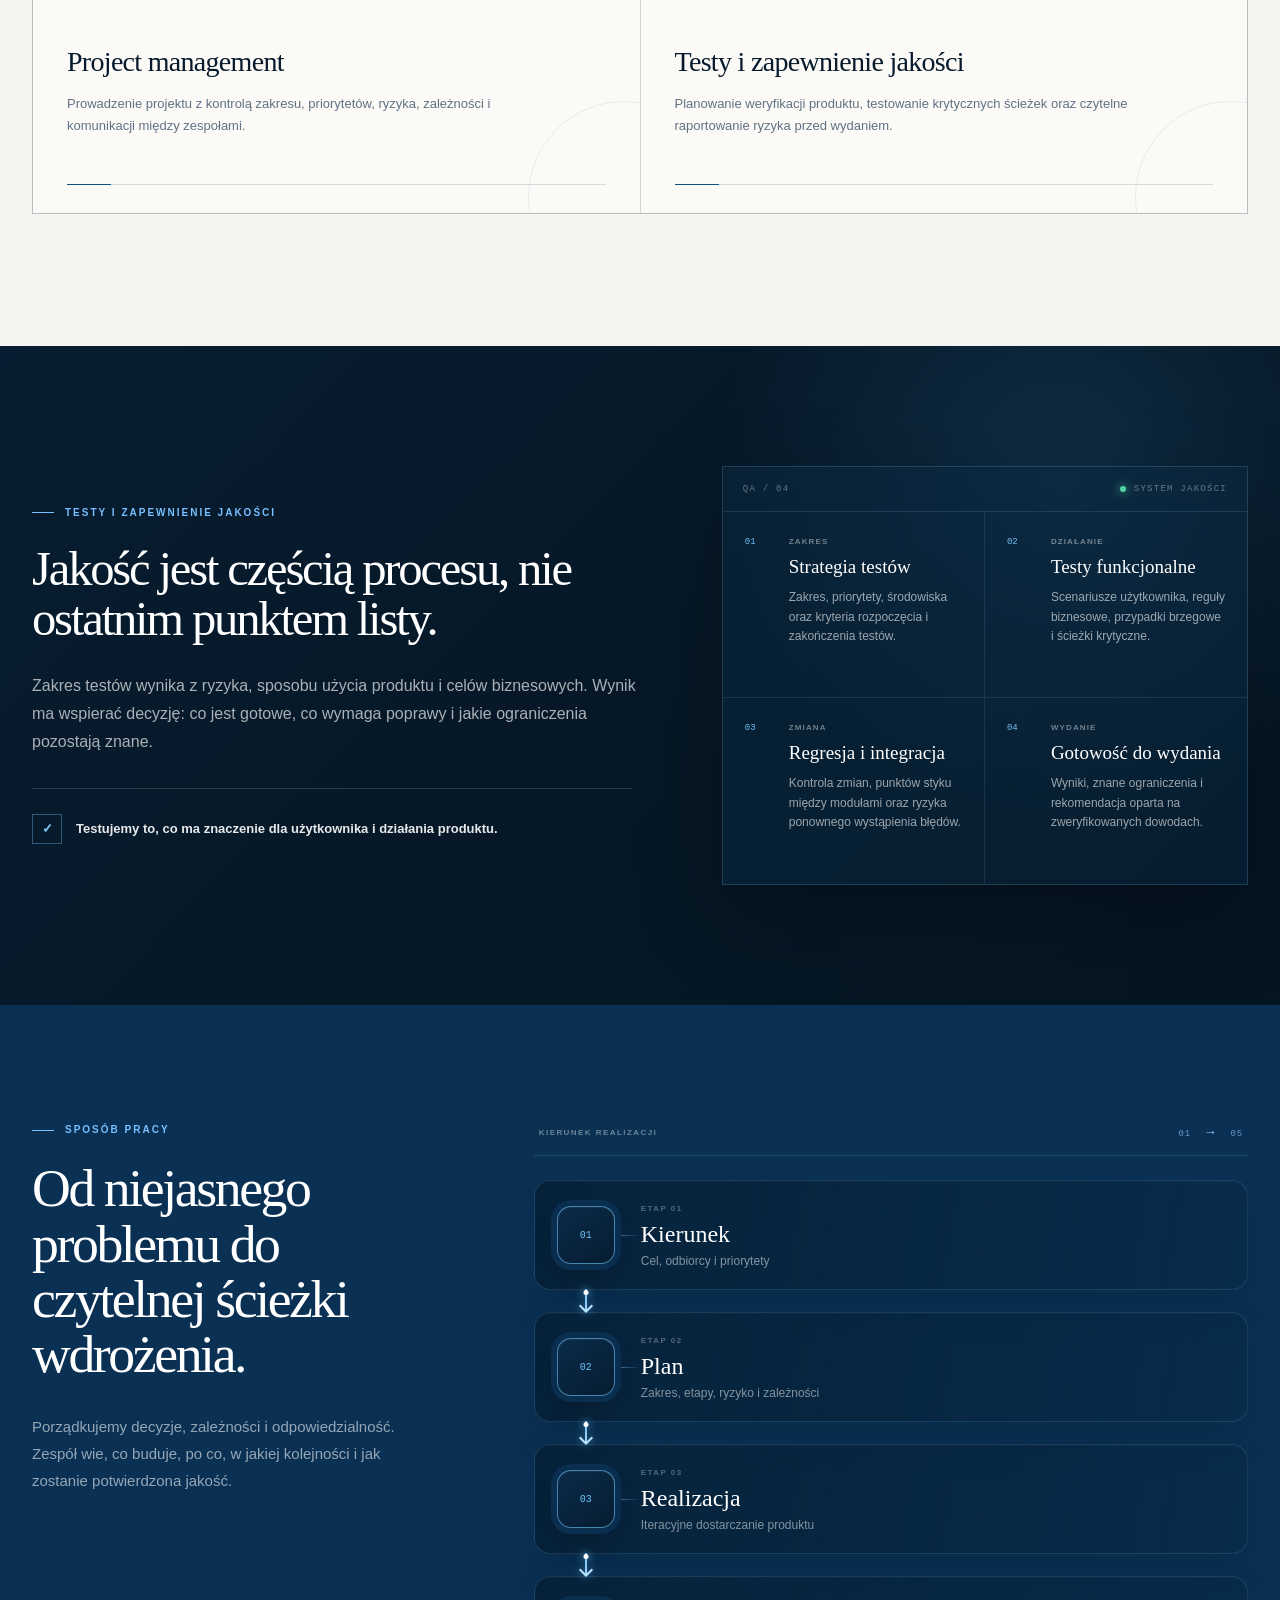
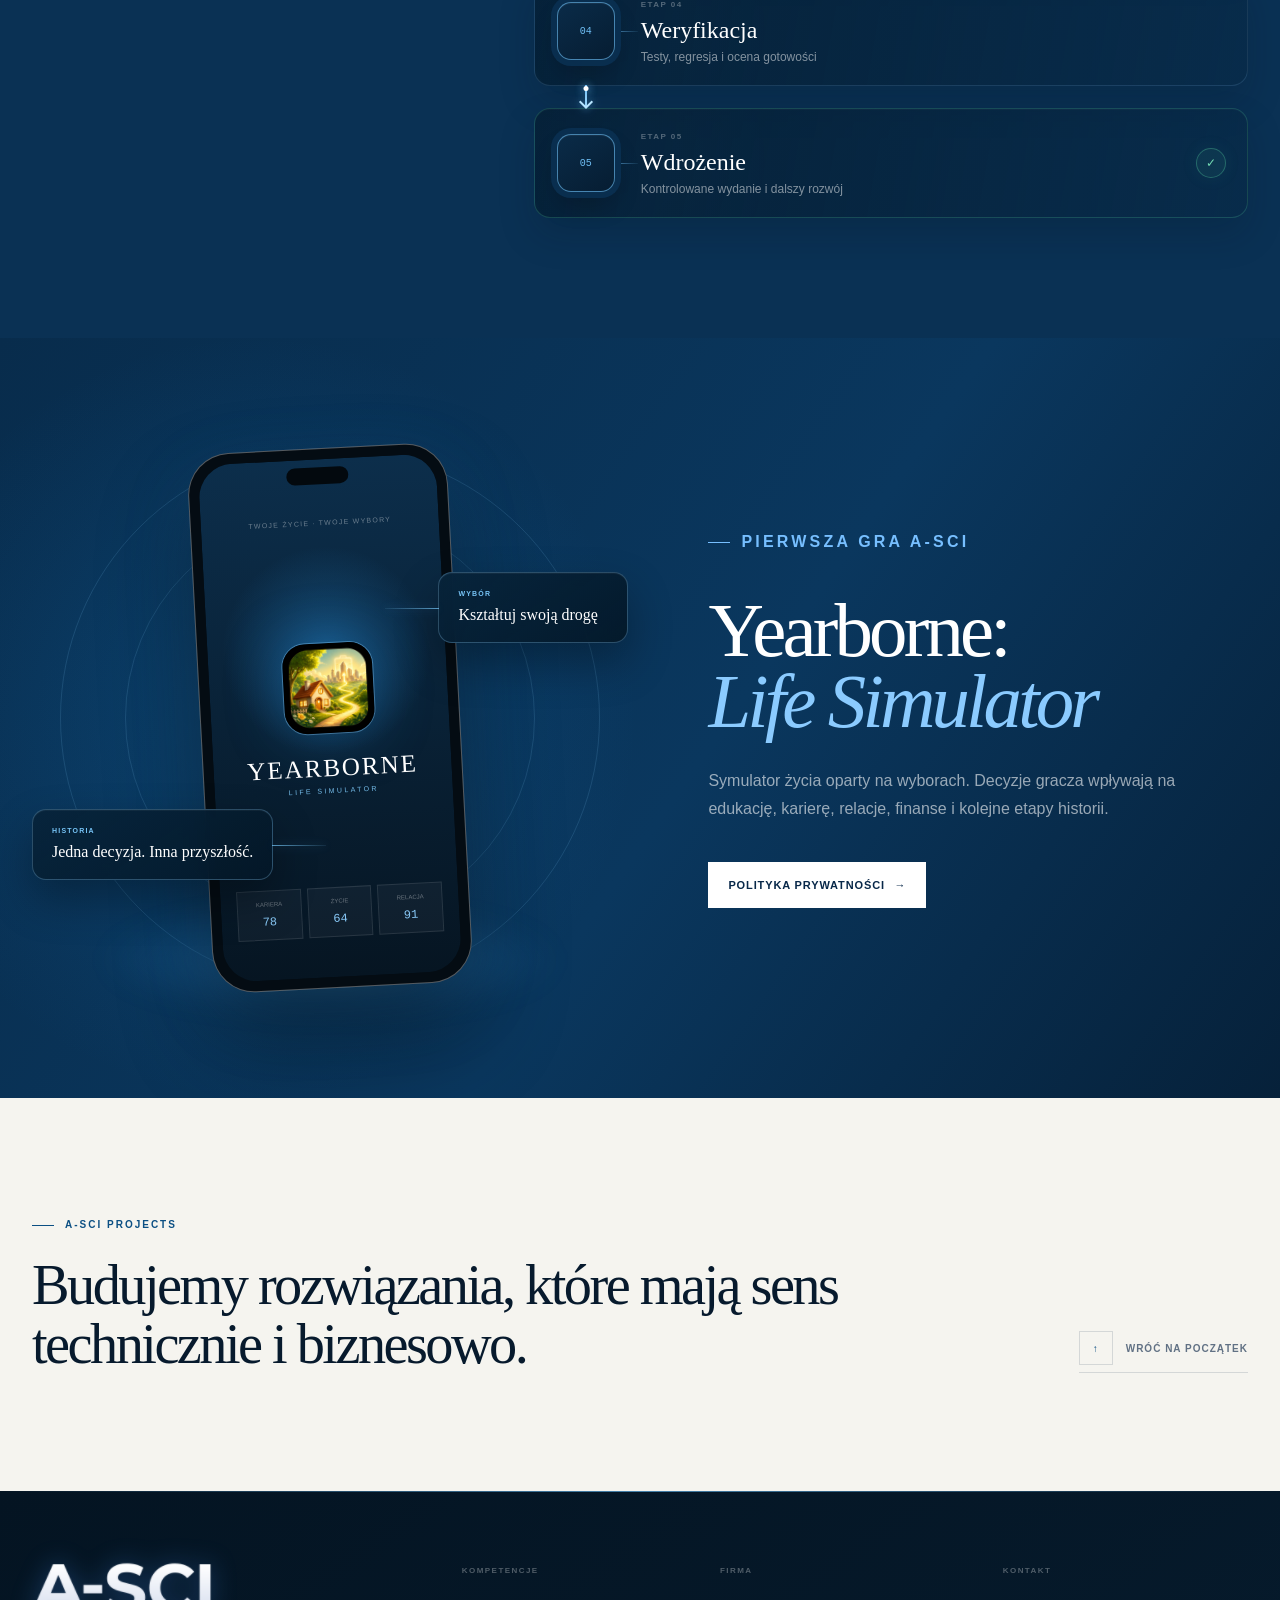
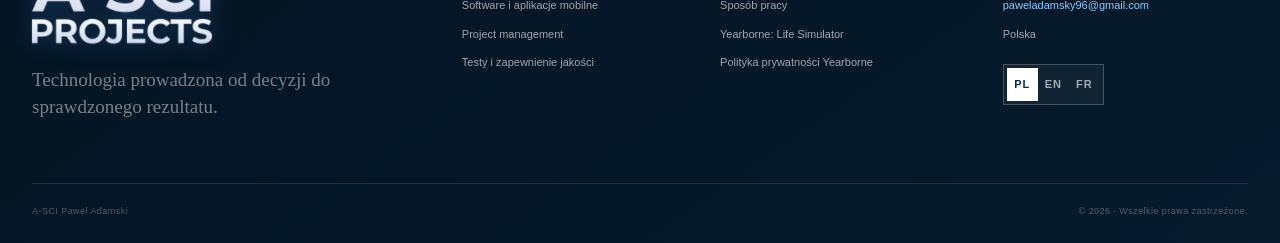
==== commit 250413d0: "animation change" ====
--- a/index.html
+++ b/index.html
@@ -1,2 +1,2 @@
-<!DOCTYPE html><html lang="pl"><head><meta charSet="utf-8"/><meta name="viewport" content="width=device-width, initial-scale=1"/><link rel="preload" href="/assets/a-sci-logo-cropped.png" as="image"/><link rel="preload" href="/assets/yearborne-icon.png" as="image"/><title>A-SCI Paweł Adamski | Software, aplikacje mobilne, testy i project management</title><meta name="description" content="A-SCI Paweł Adamski tworzy oprogramowanie i aplikacje mobilne, prowadzi projekty technologiczne oraz wspiera testy i zapewnienie jakości."/><meta name="keywords" content="A-SCI,software,aplikacje mobilne,mobile apps,testing,quality assurance,project management,Yearborne"/><meta name="author" content="A-SCI Paweł Adamski"/><link rel="icon" type="image/svg+xml" href="/favicon.svg"/><link rel="canonical" href="/"/><link rel="alternate" hrefLang="pl" href="/"/><link rel="alternate" hrefLang="en" href="/en/"/><link rel="alternate" hrefLang="fr" href="/fr/"/>
-<link rel="stylesheet" href="/assets/site.css"/></head><body><main lang="pl"><header class="site-header"><a class="brand" href="/#start" aria-label="A-SCI Projects - strona główna"><img src="/assets/a-sci-logo-cropped.png" alt="A-SCI Projects" width="760" height="430"/></a><nav aria-label="Nawigacja główna"><a href="#kompetencje">Kompetencje</a><a href="#jakosc">Testy i QA</a><a href="#proces">Proces</a><a href="#yearborne">Yearborne</a></nav><div class="header-tools"><div class="language-switcher" aria-label="Wybierz język"><a href="/" hrefLang="pl" lang="pl" aria-current="page">PL</a><a href="/en/" hrefLang="en" lang="en">EN</a><a href="/fr/" hrefLang="fr" lang="fr">FR</a></div><a class="header-cta" href="#kompetencje">Poznaj A-SCI<span aria-hidden="true">↗</span></a></div></header><section class="hero" id="start"><div class="hero-glow" aria-hidden="true"></div><div class="hero-copy"><p class="eyebrow"><span></span> Software · Mobile · Quality · Delivery</p><h1>Technologia,<br/><em>która nabiera kształtu.</em></h1><p class="hero-lead">A-SCI Paweł Adamski tworzy oprogramowanie i aplikacje mobilne, prowadzi projekty technologiczne oraz porządkuje jakość od pierwszej decyzji do gotowego rozwiązania.</p><div class="hero-actions"><a class="button button-primary" href="#kompetencje">Zobacz kompetencje<span aria-hidden="true">↓</span></a><a class="text-link" href="#yearborne">Poznaj Yearborne <span aria-hidden="true">→</span></a></div></div><div class="flow-stage" aria-label="Schemat procesu od pomysłu, przez projekt i weryfikację, do produktu"><div class="flow-stage-head"><div class="flow-caption">Mapa dostarczania produktu</div><div class="flow-meta"><i></i> 4 węzły · 3 zależności</div></div><div class="flow-grid" aria-hidden="true"></div><div class="flow-track"><div class="flow-track-item"><article class="flow-node flow-node-1"><div class="node-head"><span class="node-dot node-dot-1"></span><small>START</small><span class="node-number">01</span></div><strong>Pomysł</strong><p>Cel i potrzeba</p><i class="node-port node-port-in"></i><i class="node-port node-port-out"></i></article><div class="flow-bridge flow-bridge-1" aria-hidden="true"><span class="flow-bridge-label"><b>01</b>Definicja</span><span class="flow-bridge-line"><i></i></span></div></div><div class="flow-track-item"><article class="flow-node flow-node-2 active"><div class="node-head"><span class="node-dot node-dot-2"></span><small>PROCES</small><span class="node-number">02</span></div><strong>Projekt</strong><p>Plan i realizacja</p><i class="node-port node-port-in"></i><i class="node-port node-port-out"></i></article><div class="flow-bridge flow-bridge-2" aria-hidden="true"><span class="flow-bridge-label"><b>02</b>Realizacja</span><span class="flow-bridge-line"><i></i></span></div></div><div class="flow-track-item"><article class="flow-node flow-node-3"><div class="node-head"><span class="node-dot node-dot-3"></span><small>KONTROLA</small><span class="node-number">03</span></div><strong>Weryfikacja</strong><p>Testy i ryzyko</p><i class="node-port node-port-in"></i><i class="node-port node-port-out"></i></article><div class="flow-bridge flow-bridge-3" aria-hidden="true"><span class="flow-bridge-label"><b>03</b>Decyzja</span><span class="flow-bridge-line"><i></i></span></div></div><div class="flow-track-item"><article class="flow-node flow-node-4"><div class="node-head"><span class="node-dot node-dot-4"></span><small>REZULTAT</small><span class="node-number">04</span></div><strong>Produkt</strong><p>Gotowy do użycia</p><i class="node-port node-port-in"></i><i class="node-port node-port-out"></i></article></div></div></div><div class="hero-footer"><span>A-SCI Projects</span><span class="hero-footer-line"></span><span>Polska · 2026</span></div></section><section class="services section" id="kompetencje"><div class="section-heading"><p class="eyebrow dark"><span></span> Kompetencje</p><h2>Łączymy produkt, technologię, jakość i sprawne prowadzenie.</h2><p class="section-intro">Jeden kierunek dla wszystkich elementów projektu: od doświadczenia użytkownika i kodu po organizację pracy oraz weryfikację rezultatu.</p></div><div class="services-grid"><article class="service-card"><div class="card-top"><span>01</span><div class="service-icon"><svg viewBox="0 0 24 24" aria-hidden="true"><path d="m8 9-3 3 3 3M16 9l3 3-3 3M14 5l-4 14"></path></svg></div></div><h3>Software dopasowany do celu</h3><p>Projektowanie rozwiązań cyfrowych od uporządkowania potrzeb po gotowy, czytelny produkt.</p><div class="card-rule"></div></article><article class="service-card"><div class="card-top"><span>02</span><div class="service-icon"><svg viewBox="0 0 24 24" aria-hidden="true"><rect x="6.5" y="2.5" width="11" height="19" rx="2.5"></rect><path d="M10 5h4M11 18.5h2"></path></svg></div></div><h3>Aplikacje mobilne</h3><p>Produkty mobilne budowane z myślą o intuicyjnej obsłudze, stabilności i realnym zastosowaniu.</p><div class="card-rule"></div></article><article class="service-card"><div class="card-top"><span>03</span><div class="service-icon"><svg viewBox="0 0 24 24" aria-hidden="true"><path d="M4 6h8M4 12h5M4 18h7"></path><circle cx="17" cy="7" r="2.5"></circle><circle cx="14" cy="17" r="2.5"></circle><path d="m16 9.5-1.4 5"></path></svg></div></div><h3>Project management</h3><p>Prowadzenie projektu z kontrolą zakresu, priorytetów, ryzyka, zależności i komunikacji między zespołami.</p><div class="card-rule"></div></article><article class="service-card"><div class="card-top"><span>04</span><div class="service-icon"><svg viewBox="0 0 24 24" aria-hidden="true"><path d="M12 3.2 19 6v5.2c0 4.3-2.8 7.8-7 9.6-4.2-1.8-7-5.3-7-9.6V6l7-2.8Z"></path><path d="m8.7 12 2.1 2.1 4.6-4.8"></path></svg></div></div><h3>Testy i zapewnienie jakości</h3><p>Planowanie weryfikacji produktu, testowanie krytycznych ścieżek oraz czytelne raportowanie ryzyka przed wydaniem.</p><div class="card-rule"></div></article></div></section><section class="quality section" id="jakosc"><div class="quality-copy"><p class="eyebrow light"><span></span> Testy i zapewnienie jakości</p><h2>Jakość jest częścią procesu, nie ostatnim punktem listy.</h2><p>Zakres testów wynika z ryzyka, sposobu użycia produktu i celów biznesowych. Wynik ma wspierać decyzję: co jest gotowe, co wymaga poprawy i jakie ograniczenia pozostają znane.</p><div class="quality-statement"><span aria-hidden="true">✓</span>Testujemy to, co ma znaczenie dla użytkownika i działania produktu.</div></div><div class="quality-panel"><div class="quality-panel-head"><span>QA / 04</span><span class="quality-status"><i></i> SYSTEM JAKOŚCI</span></div><div class="quality-grid"><article class="quality-item"><div class="quality-index">01</div><div><small>ZAKRES</small><h3>Strategia testów</h3><p>Zakres, priorytety, środowiska oraz kryteria rozpoczęcia i zakończenia testów.</p></div></article><article class="quality-item"><div class="quality-index">02</div><div><small>DZIAŁANIE</small><h3>Testy funkcjonalne</h3><p>Scenariusze użytkownika, reguły biznesowe, przypadki brzegowe i ścieżki krytyczne.</p></div></article><article class="quality-item"><div class="quality-index">03</div><div><small>ZMIANA</small><h3>Regresja i integracja</h3><p>Kontrola zmian, punktów styku między modułami oraz ryzyka ponownego wystąpienia błędów.</p></div></article><article class="quality-item"><div class="quality-index">04</div><div><small>WYDANIE</small><h3>Gotowość do wydania</h3><p>Wyniki, znane ograniczenia i rekomendacja oparta na zweryfikowanych dowodach.</p></div></article></div></div></section><section class="process section" id="proces"><div class="process-copy"><p class="eyebrow light"><span></span> Sposób pracy</p><h2>Od niejasnego problemu do czytelnej ścieżki wdrożenia.</h2><p>Porządkujemy decyzje, zależności i odpowiedzialność. Zespół wie, co buduje, po co, w jakiej kolejności i jak zostanie potwierdzona jakość.</p></div><div class="process-flow"><div class="process-flow-head"><span>Kierunek realizacji</span><b>01 <i aria-hidden="true">→</i> 05</b></div><article class="process-step"><div class="step-port"><span>01</span></div><div class="step-content"><small>Etap 01</small><h3>Kierunek</h3><p>Cel, odbiorcy i priorytety</p></div><span class="process-connector" aria-hidden="true"><i></i></span></article><article class="process-step"><div class="step-port"><span>02</span></div><div class="step-content"><small>Etap 02</small><h3>Plan</h3><p>Zakres, etapy, ryzyko i zależności</p></div><span class="process-connector" aria-hidden="true"><i></i></span></article><article class="process-step"><div class="step-port"><span>03</span></div><div class="step-content"><small>Etap 03</small><h3>Realizacja</h3><p>Iteracyjne dostarczanie produktu</p></div><span class="process-connector" aria-hidden="true"><i></i></span></article><article class="process-step"><div class="step-port"><span>04</span></div><div class="step-content"><small>Etap 04</small><h3>Weryfikacja</h3><p>Testy, regresja i ocena gotowości</p></div><span class="process-connector" aria-hidden="true"><i></i></span></article><article class="process-step"><div class="step-port"><span>05</span></div><div class="step-content"><small>Etap 05</small><h3>Wdrożenie</h3><p>Kontrolowane wydanie i dalszy rozwój</p></div><span class="process-complete" aria-hidden="true">✓</span></article></div></section><section class="yearborne section" id="yearborne"><div class="yearborne-visual" aria-hidden="true"><div class="orbit orbit-one"></div><div class="orbit orbit-two"></div><div class="phone"><div class="phone-speaker"></div><div class="phone-screen"><div class="game-kicker">TWOJE ŻYCIE · TWOJE WYBORY</div><div class="game-mark"><img src="/assets/yearborne-icon.png" alt="" width="1254" height="1254"/></div><div class="game-title">YEARBORNE</div><div class="game-subtitle">LIFE SIMULATOR</div><div class="game-stats"><span><b>Kariera</b><i>78</i></span><span><b>Życie</b><i>64</i></span><span><b>Relacja</b><i>91</i></span></div></div></div><div class="float-card float-one"><span>WYBÓR</span><b>Kształtuj swoją drogę</b></div><div class="float-card float-two"><span>HISTORIA</span><b>Jedna decyzja. Inna przyszłość.</b></div></div><div class="yearborne-copy"><p class="eyebrow light"><span></span> Pierwsza gra A-SCI</p><h2>Yearborne:<br/><em>Life Simulator</em></h2><p>Symulator życia oparty na wyborach. Decyzje gracza wpływają na edukację, karierę, relacje, finanse i kolejne etapy historii.</p><div class="yearborne-links"><a class="button button-light" href="/privacy-policy/">Polityka prywatności<span aria-hidden="true">→</span></a></div></div></section><section class="closing section"><div><p class="eyebrow dark"><span></span> A-SCI Projects</p><h2>Budujemy rozwiązania, które mają sens technicznie i biznesowo.</h2></div><a class="closing-link" href="#start" aria-label="Wróć na początek strony"><span>↑</span>Wróć na początek</a></section><footer class="site-footer"><div class="footer-main"><div class="footer-identity"><div class="footer-brand"><img src="/assets/a-sci-logo-cropped.png" alt="A-SCI Projects" width="760" height="430"/></div><p>Technologia prowadzona od decyzji do sprawdzonego rezultatu.</p></div><div class="footer-column"><h3>Kompetencje</h3><a href="#kompetencje">Software i aplikacje mobilne</a><a href="#kompetencje">Project management</a><a href="#jakosc">Testy i zapewnienie jakości</a></div><div class="footer-column"><h3>Firma</h3><a href="#proces">Sposób pracy</a><a href="#yearborne">Yearborne: Life Simulator</a><a href="/privacy-policy/">Polityka prywatności Yearborne</a></div><div class="footer-column footer-contact"><h3>Kontakt</h3><a href="mailto:paweladamsky96@gmail.com">paweladamsky96@gmail.com</a><span>Polska</span><div class="language-switcher language-switcher-compact" aria-label="Wybierz język"><a href="/" hrefLang="pl" lang="pl" aria-current="page">PL</a><a href="/en/" hrefLang="en" lang="en">EN</a><a href="/fr/" hrefLang="fr" lang="fr">FR</a></div></div></div><div class="footer-bottom"><span>A-SCI Paweł Adamski</span><span>© 2026 · Wszelkie prawa zastrzeżone.</span></div></footer></main></body></html>+<!DOCTYPE html><html lang="pl"><head><meta charSet="utf-8"/><meta name="viewport" content="width=device-width, initial-scale=1"/><link rel="preload" href="/assets/a-sci-logo-white.svg" as="image"/><link rel="preload" href="/assets/yearborne-icon-384.jpg" as="image"/><title>A-SCI Paweł Adamski | Software, aplikacje mobilne, testy i project management</title><meta name="description" content="A-SCI Paweł Adamski tworzy oprogramowanie i aplikacje mobilne, prowadzi projekty technologiczne oraz wspiera testy i zapewnienie jakości."/><meta name="keywords" content="A-SCI,software,aplikacje mobilne,mobile apps,testing,quality assurance,project management,Yearborne"/><meta name="author" content="A-SCI Paweł Adamski"/><link rel="icon" type="image/svg+xml" href="/favicon.svg"/><link rel="canonical" href="/"/><link rel="alternate" hrefLang="pl" href="/"/><link rel="alternate" hrefLang="en" href="/en/"/><link rel="alternate" hrefLang="fr" href="/fr/"/>
+<link rel="stylesheet" href="/assets/site.css?v=r6"/><script src="/assets/a-sci-premium.js?v=r6" defer></script></head><body><main lang="pl"><header class="site-header"><span class="hdr-fx" aria-hidden="true"><span class="hdr-glass"></span><span class="hdr-line"><i></i></span></span><a class="brand" href="/#start" data-asci="mark" aria-label="A-SCI Projects - strona główna"><img src="/assets/a-sci-logo-white.svg" alt="A-SCI Projects" width="590" height="263"/></a><nav aria-label="Nawigacja główna"><a href="#kompetencje">Kompetencje</a><a href="#jakosc">Testy i QA</a><a href="#proces">Proces</a><a href="#yearborne">Yearborne</a></nav><div class="header-tools"><div class="language-switcher" aria-label="Wybierz język"><a href="/" hrefLang="pl" lang="pl" aria-current="page">PL</a><a href="/en/" hrefLang="en" lang="en">EN</a><a href="/fr/" hrefLang="fr" lang="fr">FR</a></div><a class="header-cta" href="#kompetencje">Poznaj A-SCI<span aria-hidden="true">↗</span></a></div></header><section class="hero" id="start"><div class="hero-glow" aria-hidden="true"></div><div class="hero-copy"><p class="eyebrow"><span></span> Software · Mobile · Quality · Delivery</p><h1>Technologia,<br/><em>która nabiera kształtu.</em></h1><p class="hero-lead">A-SCI Paweł Adamski tworzy oprogramowanie i aplikacje mobilne, prowadzi projekty technologiczne oraz porządkuje jakość od pierwszej decyzji do gotowego rozwiązania.</p><div class="hero-actions"><a class="button button-primary" href="#kompetencje">Zobacz kompetencje<span aria-hidden="true">↓</span></a><a class="text-link" href="#yearborne">Poznaj Yearborne <span aria-hidden="true">→</span></a></div></div><div class="flow-stage" aria-label="Schemat procesu od pomysłu, przez projekt i weryfikację, do produktu"><div class="flow-stage-head"><div class="flow-caption">Mapa dostarczania produktu</div><div class="flow-meta"><i></i> 4 węzły · 3 zależności</div></div><div class="flow-grid" aria-hidden="true"></div><div class="flow-track"><div class="flow-track-item"><article class="flow-node flow-node-1"><div class="node-head"><span class="node-dot node-dot-1"></span><small>START</small><span class="node-number">01</span></div><strong>Pomysł</strong><p>Cel i potrzeba</p><i class="node-port node-port-in"></i><i class="node-port node-port-out"></i></article><div class="flow-bridge flow-bridge-1" aria-hidden="true"><span class="flow-bridge-label"><b>01</b>Definicja</span><span class="flow-bridge-line"><i></i></span></div></div><div class="flow-track-item"><article class="flow-node flow-node-2 active"><div class="node-head"><span class="node-dot node-dot-2"></span><small>PROCES</small><span class="node-number">02</span></div><strong>Projekt</strong><p>Plan i realizacja</p><i class="node-port node-port-in"></i><i class="node-port node-port-out"></i></article><div class="flow-bridge flow-bridge-2" aria-hidden="true"><span class="flow-bridge-label"><b>02</b>Realizacja</span><span class="flow-bridge-line"><i></i></span></div></div><div class="flow-track-item"><article class="flow-node flow-node-3"><div class="node-head"><span class="node-dot node-dot-3"></span><small>KONTROLA</small><span class="node-number">03</span></div><strong>Weryfikacja</strong><p>Testy i ryzyko</p><i class="node-port node-port-in"></i><i class="node-port node-port-out"></i></article><div class="flow-bridge flow-bridge-3" aria-hidden="true"><span class="flow-bridge-label"><b>03</b>Decyzja</span><span class="flow-bridge-line"><i></i></span></div></div><div class="flow-track-item"><article class="flow-node flow-node-4"><div class="node-head"><span class="node-dot node-dot-4"></span><small>REZULTAT</small><span class="node-number">04</span></div><strong>Produkt</strong><p>Gotowy do użycia</p><i class="node-port node-port-in"></i><i class="node-port node-port-out"></i></article></div></div></div><div class="hero-footer"><span>A-SCI Projects</span><span class="hero-footer-line"></span><span>Polska · 2026</span></div></section><section class="services section" id="kompetencje"><div class="section-heading"><p class="eyebrow dark"><span></span> Kompetencje</p><h2>Łączymy produkt, technologię, jakość i sprawne prowadzenie.</h2><p class="section-intro">Jeden kierunek dla wszystkich elementów projektu: od doświadczenia użytkownika i kodu po organizację pracy oraz weryfikację rezultatu.</p></div><div class="services-grid"><article class="service-card"><div class="card-top"><span>01</span><div class="service-icon"><svg viewBox="0 0 24 24" aria-hidden="true"><path d="m8 9-3 3 3 3M16 9l3 3-3 3M14 5l-4 14"></path></svg></div></div><h3>Software dopasowany do celu</h3><p>Projektowanie rozwiązań cyfrowych od uporządkowania potrzeb po gotowy, czytelny produkt.</p><div class="card-rule"></div></article><article class="service-card"><div class="card-top"><span>02</span><div class="service-icon"><svg viewBox="0 0 24 24" aria-hidden="true"><rect x="6.5" y="2.5" width="11" height="19" rx="2.5"></rect><path d="M10 5h4M11 18.5h2"></path></svg></div></div><h3>Aplikacje mobilne</h3><p>Produkty mobilne budowane z myślą o intuicyjnej obsłudze, stabilności i realnym zastosowaniu.</p><div class="card-rule"></div></article><article class="service-card"><div class="card-top"><span>03</span><div class="service-icon"><svg viewBox="0 0 24 24" aria-hidden="true"><path d="M4 6h8M4 12h5M4 18h7"></path><circle cx="17" cy="7" r="2.5"></circle><circle cx="14" cy="17" r="2.5"></circle><path d="m16 9.5-1.4 5"></path></svg></div></div><h3>Project management</h3><p>Prowadzenie projektu z kontrolą zakresu, priorytetów, ryzyka, zależności i komunikacji między zespołami.</p><div class="card-rule"></div></article><article class="service-card"><div class="card-top"><span>04</span><div class="service-icon"><svg viewBox="0 0 24 24" aria-hidden="true"><path d="M12 3.2 19 6v5.2c0 4.3-2.8 7.8-7 9.6-4.2-1.8-7-5.3-7-9.6V6l7-2.8Z"></path><path d="m8.7 12 2.1 2.1 4.6-4.8"></path></svg></div></div><h3>Testy i zapewnienie jakości</h3><p>Planowanie weryfikacji produktu, testowanie krytycznych ścieżek oraz czytelne raportowanie ryzyka przed wydaniem.</p><div class="card-rule"></div></article></div></section><section class="quality section" id="jakosc"><div class="quality-copy"><p class="eyebrow light"><span></span> Testy i zapewnienie jakości</p><h2>Jakość jest częścią procesu, nie ostatnim punktem listy.</h2><p>Zakres testów wynika z ryzyka, sposobu użycia produktu i celów biznesowych. Wynik ma wspierać decyzję: co jest gotowe, co wymaga poprawy i jakie ograniczenia pozostają znane.</p><div class="quality-statement"><span aria-hidden="true">✓</span>Testujemy to, co ma znaczenie dla użytkownika i działania produktu.</div></div><div class="quality-panel"><div class="quality-panel-head"><span>QA / 04</span><span class="quality-status"><i></i> SYSTEM JAKOŚCI</span></div><div class="quality-grid"><article class="quality-item"><div class="quality-index">01</div><div><small>ZAKRES</small><h3>Strategia testów</h3><p>Zakres, priorytety, środowiska oraz kryteria rozpoczęcia i zakończenia testów.</p></div></article><article class="quality-item"><div class="quality-index">02</div><div><small>DZIAŁANIE</small><h3>Testy funkcjonalne</h3><p>Scenariusze użytkownika, reguły biznesowe, przypadki brzegowe i ścieżki krytyczne.</p></div></article><article class="quality-item"><div class="quality-index">03</div><div><small>ZMIANA</small><h3>Regresja i integracja</h3><p>Kontrola zmian, punktów styku między modułami oraz ryzyka ponownego wystąpienia błędów.</p></div></article><article class="quality-item"><div class="quality-index">04</div><div><small>WYDANIE</small><h3>Gotowość do wydania</h3><p>Wyniki, znane ograniczenia i rekomendacja oparta na zweryfikowanych dowodach.</p></div></article></div></div></section><section class="process section" id="proces"><div class="process-copy"><p class="eyebrow light"><span></span> Sposób pracy</p><h2>Od niejasnego problemu do czytelnej ścieżki wdrożenia.</h2><p>Porządkujemy decyzje, zależności i odpowiedzialność. Zespół wie, co buduje, po co, w jakiej kolejności i jak zostanie potwierdzona jakość.</p></div><div class="process-flow"><div class="process-flow-head"><span>Kierunek realizacji</span><b>01 <i aria-hidden="true">→</i> 05</b></div><article class="process-step"><div class="step-port"><span>01</span></div><div class="step-content"><small>Etap 01</small><h3>Kierunek</h3><p>Cel, odbiorcy i priorytety</p></div><span class="process-connector" aria-hidden="true"><i></i></span></article><article class="process-step"><div class="step-port"><span>02</span></div><div class="step-content"><small>Etap 02</small><h3>Plan</h3><p>Zakres, etapy, ryzyko i zależności</p></div><span class="process-connector" aria-hidden="true"><i></i></span></article><article class="process-step"><div class="step-port"><span>03</span></div><div class="step-content"><small>Etap 03</small><h3>Realizacja</h3><p>Iteracyjne dostarczanie produktu</p></div><span class="process-connector" aria-hidden="true"><i></i></span></article><article class="process-step"><div class="step-port"><span>04</span></div><div class="step-content"><small>Etap 04</small><h3>Weryfikacja</h3><p>Testy, regresja i ocena gotowości</p></div><span class="process-connector" aria-hidden="true"><i></i></span></article><article class="process-step"><div class="step-port"><span>05</span></div><div class="step-content"><small>Etap 05</small><h3>Wdrożenie</h3><p>Kontrolowane wydanie i dalszy rozwój</p></div><span class="process-complete" aria-hidden="true">✓</span></article></div></section><section class="yearborne section" id="yearborne"><div class="yearborne-visual" aria-hidden="true"><div class="orbit orbit-one"></div><div class="orbit orbit-two"></div><div class="phone"><div class="phone-speaker"></div><div class="phone-screen"><div class="game-kicker">TWOJE ŻYCIE · TWOJE WYBORY</div><div class="game-mark"><img src="/assets/yearborne-icon-384.jpg" alt="" width="384" height="384" loading="lazy" decoding="async"/></div><div class="game-title">YEARBORNE</div><div class="game-subtitle">LIFE SIMULATOR</div><div class="game-stats"><span><b>Kariera</b><i>78</i></span><span><b>Życie</b><i>64</i></span><span><b>Relacja</b><i>91</i></span></div></div></div><div class="float-card float-one"><span>WYBÓR</span><b>Kształtuj swoją drogę</b></div><div class="float-card float-two"><span>HISTORIA</span><b>Jedna decyzja. Inna przyszłość.</b></div></div><div class="yearborne-copy"><p class="eyebrow light"><span></span> Pierwsza gra A-SCI</p><h2>Yearborne:<br/><em>Life Simulator</em></h2><p>Symulator życia oparty na wyborach. Decyzje gracza wpływają na edukację, karierę, relacje, finanse i kolejne etapy historii.</p><div class="yearborne-links"><a class="button button-light" href="/privacy-policy/">Polityka prywatności<span aria-hidden="true">→</span></a></div></div></section><section class="closing section"><div><p class="eyebrow dark"><span></span> A-SCI Projects</p><h2>Budujemy rozwiązania, które mają sens technicznie i biznesowo.</h2></div><a class="closing-link" href="#start" aria-label="Wróć na początek strony"><span>↑</span>Wróć na początek</a></section><footer class="site-footer"><div class="footer-main"><div class="footer-identity"><a class="footer-brand" href="#top" data-asci="mark" data-wave="0" aria-label="A-SCI Projects – wróć na początek strony"><img src="/assets/a-sci-logo-white.svg" alt="A-SCI Projects" width="590" height="263"/><span class="brand-top-hint" aria-hidden="true"><svg viewBox="0 0 24 24" aria-hidden="true" focusable="false"><path d="M12 19V5M5.5 11.5 12 5l6.5 6.5"/></svg></span></a><p>Technologia prowadzona od decyzji do sprawdzonego rezultatu.</p></div><div class="footer-column"><h3>Kompetencje</h3><a href="#kompetencje">Software i aplikacje mobilne</a><a href="#kompetencje">Project management</a><a href="#jakosc">Testy i zapewnienie jakości</a></div><div class="footer-column"><h3>Firma</h3><a href="#proces">Sposób pracy</a><a href="#yearborne">Yearborne: Life Simulator</a><a href="/privacy-policy/">Polityka prywatności Yearborne</a></div><div class="footer-column footer-contact"><h3>Kontakt</h3><a href="mailto:paweladamsky96@gmail.com">paweladamsky96@gmail.com</a><span>Polska</span><div class="language-switcher language-switcher-compact" aria-label="Wybierz język"><a href="/" hrefLang="pl" lang="pl" aria-current="page">PL</a><a href="/en/" hrefLang="en" lang="en">EN</a><a href="/fr/" hrefLang="fr" lang="fr">FR</a></div></div></div><div class="footer-bottom"><span>A-SCI Paweł Adamski</span><span>© 2026 · Wszelkie prawa zastrzeżone.</span></div></footer></main><a class="asci-top" href="#top" aria-label="Wróć na początek strony" aria-hidden="true" tabindex="-1"><span class="asci-top-card"><span class="asci-top-fallback"><img src="/assets/a-sci-logo-white.svg" alt="" width="590" height="263"/></span></span><span class="asci-top-arrow" aria-hidden="true"><svg viewBox="0 0 24 24" aria-hidden="true" focusable="false"><path d="M12 19V5M5.5 11.5 12 5l6.5 6.5"/></svg></span><span class="asci-top-label" aria-hidden="true">Na górę</span></a></body></html>
--- a/assets/site.css
+++ b/assets/site.css
@@ -889,3 +889,207 @@
   html { scroll-behavior: auto; }
   *, *::before, *::after { animation-duration: .01ms !important; animation-iteration-count: 1 !important; transition-duration: .01ms !important; }
 }
+
+/* ==========================================================================
+   r6 · logo premium, animowany pasek nawigacji, przycisk „na górę”
+   ========================================================================== */
+
+/* ---- logo: białe, wektorowe, bez białej ramki (animację dokłada a-sci-premium.js) ---- */
+.brand, .footer-brand, .privacy-brand {
+  aspect-ratio: auto;
+  overflow: visible;
+  background: none;
+  border: 0;
+  border-radius: 0;
+  box-shadow: none;
+}
+.brand img, .footer-brand img, .privacy-brand img {
+  position: static;
+  width: 100%;
+  max-width: 100%;
+  height: auto;
+  transform: none;
+}
+.brand { width: 166px; transform-origin: left center; transition: transform .5s cubic-bezier(.2,.7,.2,1); }
+.brand img, .brand canvas, .footer-brand img, .footer-brand canvas { filter: drop-shadow(0 0 12px rgba(72,150,255,.30)); }
+.brand img, .footer-brand img { transition: opacity .6s ease; }
+.brand canvas, .footer-brand canvas, .asci-top-card canvas { opacity: 0; transition: opacity .6s ease; }
+.asci-live > img, .asci-live > canvas, .asci-live canvas { opacity: 1; }
+.brand.asci-live > img, .footer-brand.asci-live > img { opacity: 0; }
+
+/* ---- pasek nawigacji: wejście, linia ze światłem, tryb przyklejony ---- */
+.site-header { border-bottom: 0; transition: transform .55s cubic-bezier(.2,.7,.2,1), min-height .4s ease; }
+.hdr-fx { position: absolute; z-index: -1; inset: 0; pointer-events: none; }
+.hdr-glass {
+  position: absolute; top: 0; bottom: 0; left: 50%; width: 100vw; transform: translateX(-50%);
+  background: linear-gradient(180deg, rgba(4,15,29,.92), rgba(5,22,40,.80));
+  -webkit-backdrop-filter: blur(16px) saturate(1.35); backdrop-filter: blur(16px) saturate(1.35);
+  box-shadow: 0 16px 40px rgba(1,8,18,.32);
+  opacity: 0; transition: opacity .45s ease;
+}
+.hdr-line {
+  position: absolute; left: 0; right: 0; bottom: 0; height: 1px;
+  background: linear-gradient(90deg, rgba(156,214,255,0), rgba(156,214,255,.30) 14%, rgba(156,214,255,.30) 86%, rgba(156,214,255,0));
+  transform-origin: left center;
+  animation: hdr-line-in 1.5s cubic-bezier(.2,.7,.2,1) .1s both;
+}
+.hdr-line i {
+  position: absolute; top: -1px; left: -18%; width: 18%; max-width: 260px; height: 3px; border-radius: 3px;
+  background: linear-gradient(90deg, rgba(156,214,255,0), rgba(156,214,255,.85) 62%, #ffffff 90%, rgba(255,255,255,0));
+  box-shadow: 0 0 14px rgba(86,172,255,.6);
+  opacity: 0;
+  animation: hdr-pulse 9s cubic-bezier(.45,0,.25,1) 1.4s infinite;
+}
+@keyframes hdr-line-in { from { transform: scaleX(0); opacity: 0; } to { transform: scaleX(1); opacity: 1; } }
+@keyframes hdr-pulse { 0% { left: -18%; opacity: 0; } 5% { opacity: 1; } 36% { opacity: 1; } 42% { left: 100%; opacity: 0; } 100% { left: 100%; opacity: 0; } }
+
+@keyframes hdr-in { from { opacity: 0; transform: translateY(-8px); } to { opacity: 1; transform: none; } }
+.site-header nav a, .site-header .header-tools > * { animation: hdr-in .8s cubic-bezier(.2,.7,.2,1) both; }
+.site-header nav a:nth-child(1) { animation-delay: .25s; }
+.site-header nav a:nth-child(2) { animation-delay: .32s; }
+.site-header nav a:nth-child(3) { animation-delay: .39s; }
+.site-header nav a:nth-child(4) { animation-delay: .46s; }
+.site-header .header-tools > *:nth-child(1) { animation-delay: .52s; }
+.site-header .header-tools > *:nth-child(2) { animation-delay: .6s; }
+
+nav a::after { height: 2px; bottom: -10px; border-radius: 2px; background: linear-gradient(90deg, #6fbcff, #ffffff); box-shadow: 0 0 10px rgba(110,186,255,.7); }
+
+.header-cta { position: relative; overflow: hidden; border-color: rgba(156,214,255,.36); background: linear-gradient(180deg, rgba(255,255,255,.07), rgba(255,255,255,.015)); }
+.header-cta::before {
+  content: ""; position: absolute; top: -20%; bottom: -20%; left: -70%; width: 45%;
+  background: linear-gradient(100deg, rgba(255,255,255,0), rgba(255,255,255,.30), rgba(255,255,255,0));
+  transform: skewX(-18deg); pointer-events: none;
+  animation: cta-sheen 9s cubic-bezier(.45,0,.25,1) 2.2s infinite;
+}
+.header-cta:hover::before, .header-cta:focus-visible::before { animation: none; opacity: 0; }
+@keyframes cta-sheen { 0% { left: -70%; } 14% { left: 135%; } 100% { left: 135%; } }
+
+/* przyklejony pasek: chowa się przy przewijaniu w dół, wraca przy przewijaniu w górę */
+.site-header.is-fixed { position: fixed; top: 0; min-height: 74px; transform: translate(-50%, -112%); }
+.site-header.is-fixed.is-shown { transform: translate(-50%, 0); }
+.site-header.is-fixed .hdr-glass { opacity: 1; }
+.site-header.is-fixed .brand { transform: scale(.8); }
+.site-header.is-fixed .hdr-line { left: 50%; right: auto; width: 100vw; transform: translateX(-50%); animation: none; }
+section[id] { scroll-margin-top: 82px; }
+
+/* ---- logo w stopce: link na górę ze strzałką po najechaniu ---- */
+.footer-brand { width: 180px; display: block; }
+.brand-top-hint, .asci-top-arrow {
+  display: grid; place-items: center; border-radius: 50%; color: #ffffff;
+  background: radial-gradient(circle at 50% 30%, #2a56b8, #0b1d57 70%);
+  border: 1px solid rgba(160,196,255,.5);
+  box-shadow: 0 10px 22px rgba(1,7,24,.45), 0 0 18px rgba(72,140,255,.35), inset 0 1px 0 rgba(255,255,255,.25);
+}
+.brand-top-hint svg, .asci-top-arrow svg { width: 15px; height: 15px; fill: none; stroke: currentColor; stroke-width: 2.2; stroke-linecap: round; stroke-linejoin: round; }
+.brand-top-hint {
+  position: absolute; top: 50%; left: calc(100% + 16px); width: 36px; height: 36px;
+  opacity: 0; transform: translate(-10px, -50%) scale(.85);
+  transition: opacity .35s ease, transform .5s cubic-bezier(.2,.8,.2,1.25);
+}
+.footer-brand:hover .brand-top-hint, .footer-brand:focus-visible .brand-top-hint { opacity: 1; transform: translate(0, -50%) scale(1); }
+.footer-brand:hover .brand-top-hint svg, .asci-top:hover .asci-top-arrow svg, .asci-top:focus-visible .asci-top-arrow svg { animation: up-nudge 1.15s ease-in-out infinite; }
+@keyframes up-nudge { 0%, 100% { transform: translateY(1.5px); } 50% { transform: translateY(-2.5px); } }
+
+/* ---- pływający przycisk „na górę” z falującym logo ---- */
+.asci-top {
+  position: fixed; z-index: 40; right: 26px; bottom: 26px; width: 150px; aspect-ratio: 1.62 / 1; display: block;
+  opacity: 0; transform: translateY(22px) scale(.94); pointer-events: none;
+  transition: opacity .45s ease, transform .6s cubic-bezier(.2,.7,.2,1);
+}
+.asci-top.is-visible { opacity: 1; transform: none; pointer-events: auto; }
+.asci-top.is-visible.is-lifted { transform: translateY(calc(-1 * var(--asci-lift, 0px))); }
+.asci-top-card { position: absolute; inset: 0; display: block; transition: transform .5s cubic-bezier(.2,.7,.2,1); }
+.asci-top:hover .asci-top-card, .asci-top:focus-visible .asci-top-card { transform: translateY(-3px) scale(1.035); }
+.asci-top:active .asci-top-card { transform: scale(.97); transition-duration: .12s; }
+.asci-top-card canvas { filter: drop-shadow(0 9px 14px rgba(1,6,22,.42)); }
+.asci-top-fallback {
+  position: absolute; inset: 9% 6%; display: block; padding: 7% 9%; border-radius: 11px;
+  background: linear-gradient(180deg, #16307a, #081340);
+  box-shadow: 0 8px 18px rgba(1,6,22,.38), inset 0 1px 0 rgba(160,190,255,.35), inset 0 0 0 1px rgba(120,160,255,.28);
+  transition: opacity .6s ease;
+}
+.asci-top-fallback img { display: block; width: 100%; height: auto; }
+.asci-top-card.asci-live .asci-top-fallback { opacity: 0; }
+.asci-top-arrow {
+  position: absolute; z-index: -1; top: 6%; left: 50%; width: 38px; height: 38px; margin-left: -19px;
+  opacity: 0; transform: translateY(14px) scale(.7);
+  transition: opacity .35s ease, transform .55s cubic-bezier(.2,.8,.2,1.25);
+}
+.asci-top:hover .asci-top-arrow, .asci-top:focus-visible .asci-top-arrow { opacity: 1; transform: translateY(-74%) scale(1); }
+.asci-top-label {
+  position: absolute; top: 50%; right: calc(100% + 10px); padding: 9px 13px; border-radius: 999px;
+  color: #e6eeff; background: rgba(6,18,42,.86); border: 1px solid rgba(156,196,255,.26);
+  -webkit-backdrop-filter: blur(8px); backdrop-filter: blur(8px);
+  font-size: 9px; line-height: 1; font-weight: 750; letter-spacing: .16em; text-transform: uppercase; white-space: nowrap;
+  opacity: 0; transform: translate(8px, -50%); pointer-events: none;
+  transition: opacity .3s ease, transform .45s cubic-bezier(.2,.7,.2,1);
+}
+.asci-top:hover .asci-top-label, .asci-top:focus-visible .asci-top-label { opacity: 1; transform: translate(0, -50%); }
+.asci-top:focus-visible { outline-offset: 2px; border-radius: 14px; }
+@media (hover: none), (pointer: coarse) {
+  .asci-top-arrow { width: 30px; height: 30px; margin-left: -15px; opacity: 1; transform: translateY(-66%) scale(1); }
+  .asci-top-label { display: none; }
+}
+
+/* „Wróć na początek” w sekcji zamykającej – ta sama strzałka */
+.closing-link span { transition: transform .35s cubic-bezier(.2,.8,.2,1.25), background .25s ease, color .25s ease, border-color .25s ease; }
+.closing-link:hover span, .closing-link:focus-visible span { color: white; background: var(--navy); border-color: var(--navy); transform: translateY(-3px); }
+
+/* ---- polityka prywatności: granatowe logo wektorowe ---- */
+.privacy-brand { width: 156px; }
+
+/* ---- hero: nagłówek nie wchodzi już pod grafikę „Mapa dostarczania produktu” ---- */
+@media (min-width: 1181px) {
+  .hero { --hero-room: calc(100vw - max(3vw, (100vw - 1450px) / 2) - min(49vw, 720px) - max(32px, (100vw - 1320px) / 2) - 48px); }
+  .hero h1 { max-width: min(750px, var(--hero-room)); }
+  .hero-lead { max-width: min(610px, var(--hero-room)); }
+}
+
+@media (max-width: 1180px) {
+  .brand { width: 154px; }
+  /* grafika „Mapa dostarczania produktu” płynie pod treścią – bez nachodzenia na przyciski w żadnym języku */
+  .hero { min-height: 0; padding-bottom: 82px; }
+  .flow-stage { position: relative; top: auto; right: auto; bottom: auto; left: auto; margin: 72px 32px 0 auto; }
+}
+@media (max-width: 900px) {
+  .brand { width: 138px; }
+  .hero { padding-bottom: 80px; }
+  .flow-stage { margin: 64px 20px 0; }
+  .site-header.is-fixed { min-height: 66px; }
+}
+@media (max-width: 640px) {
+  .brand { width: 116px; }
+  .site-header.is-fixed { min-height: 60px; }
+  .hero { padding-bottom: 66px; }
+  .flow-stage { margin: 52px 17px 0; }
+  .site-header.is-fixed .brand { transform: scale(.8); }
+  .asci-top { width: 98px; right: 12px; bottom: 14px; }
+  .asci-top-arrow { width: 28px; height: 28px; margin-left: -14px; }
+  .brand-top-hint { display: none; }
+  .privacy-brand { width: 128px; }
+}
+@media (prefers-reduced-motion: reduce) {
+  .hdr-line i, .header-cta::before { display: none; }
+}
+
+/* ── Mapa dostarczania produktu: napisy mieszczą się w kafelkach przy każdej szerokości (także z fontem Georgia) ── */
+.flow-bridge-label { z-index: 5; }
+@media (min-width: 901px) {
+  .flow-node { padding-left: 16px; padding-right: 16px; }
+}
+@media (min-width: 1181px) {
+  .flow-track { left: clamp(14px, calc(2.778vw - 18.8px), 22px); right: clamp(14px, calc(2.778vw - 18.8px), 22px); }
+  .flow-node { padding-left: clamp(12px, calc(1.389vw - 4.4px), 16px); padding-right: clamp(12px, calc(1.389vw - 4.4px), 16px); }
+  .flow-node strong { font-size: clamp(14.25px, calc(1.649vw - 5.23px), 19px); }
+}
+@media (min-width: 1181px) and (max-width: 1365px), (min-width: 641px) and (max-width: 900px) {
+  .node-head { gap: 6px; }
+  .flow-node small { letter-spacing: .12em; }
+}
+@media (min-width: 1181px) and (max-width: 1259px) {
+  .node-number { display: none; }
+}
+@media (min-width: 641px) and (max-width: 900px) {
+  .flow-track { gap: 44px; }
+  .flow-bridge { width: 44px; }
+}
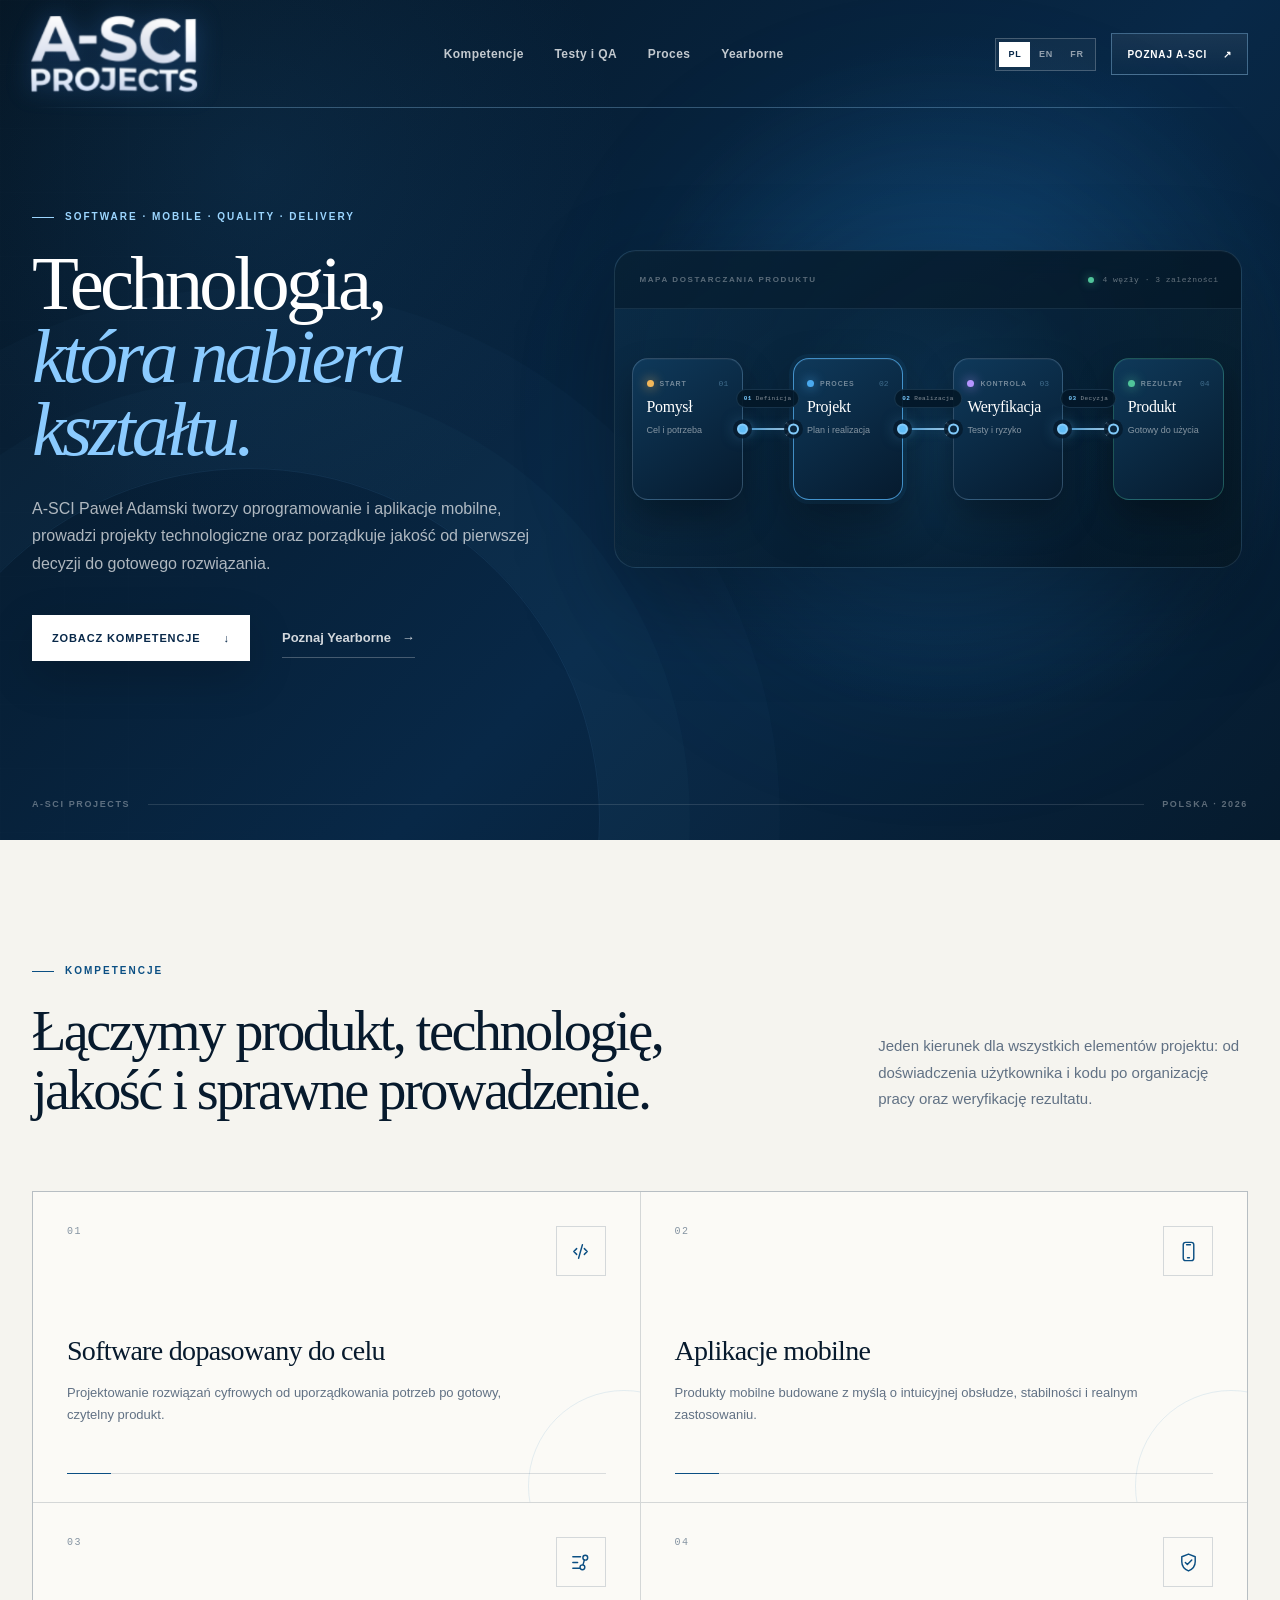
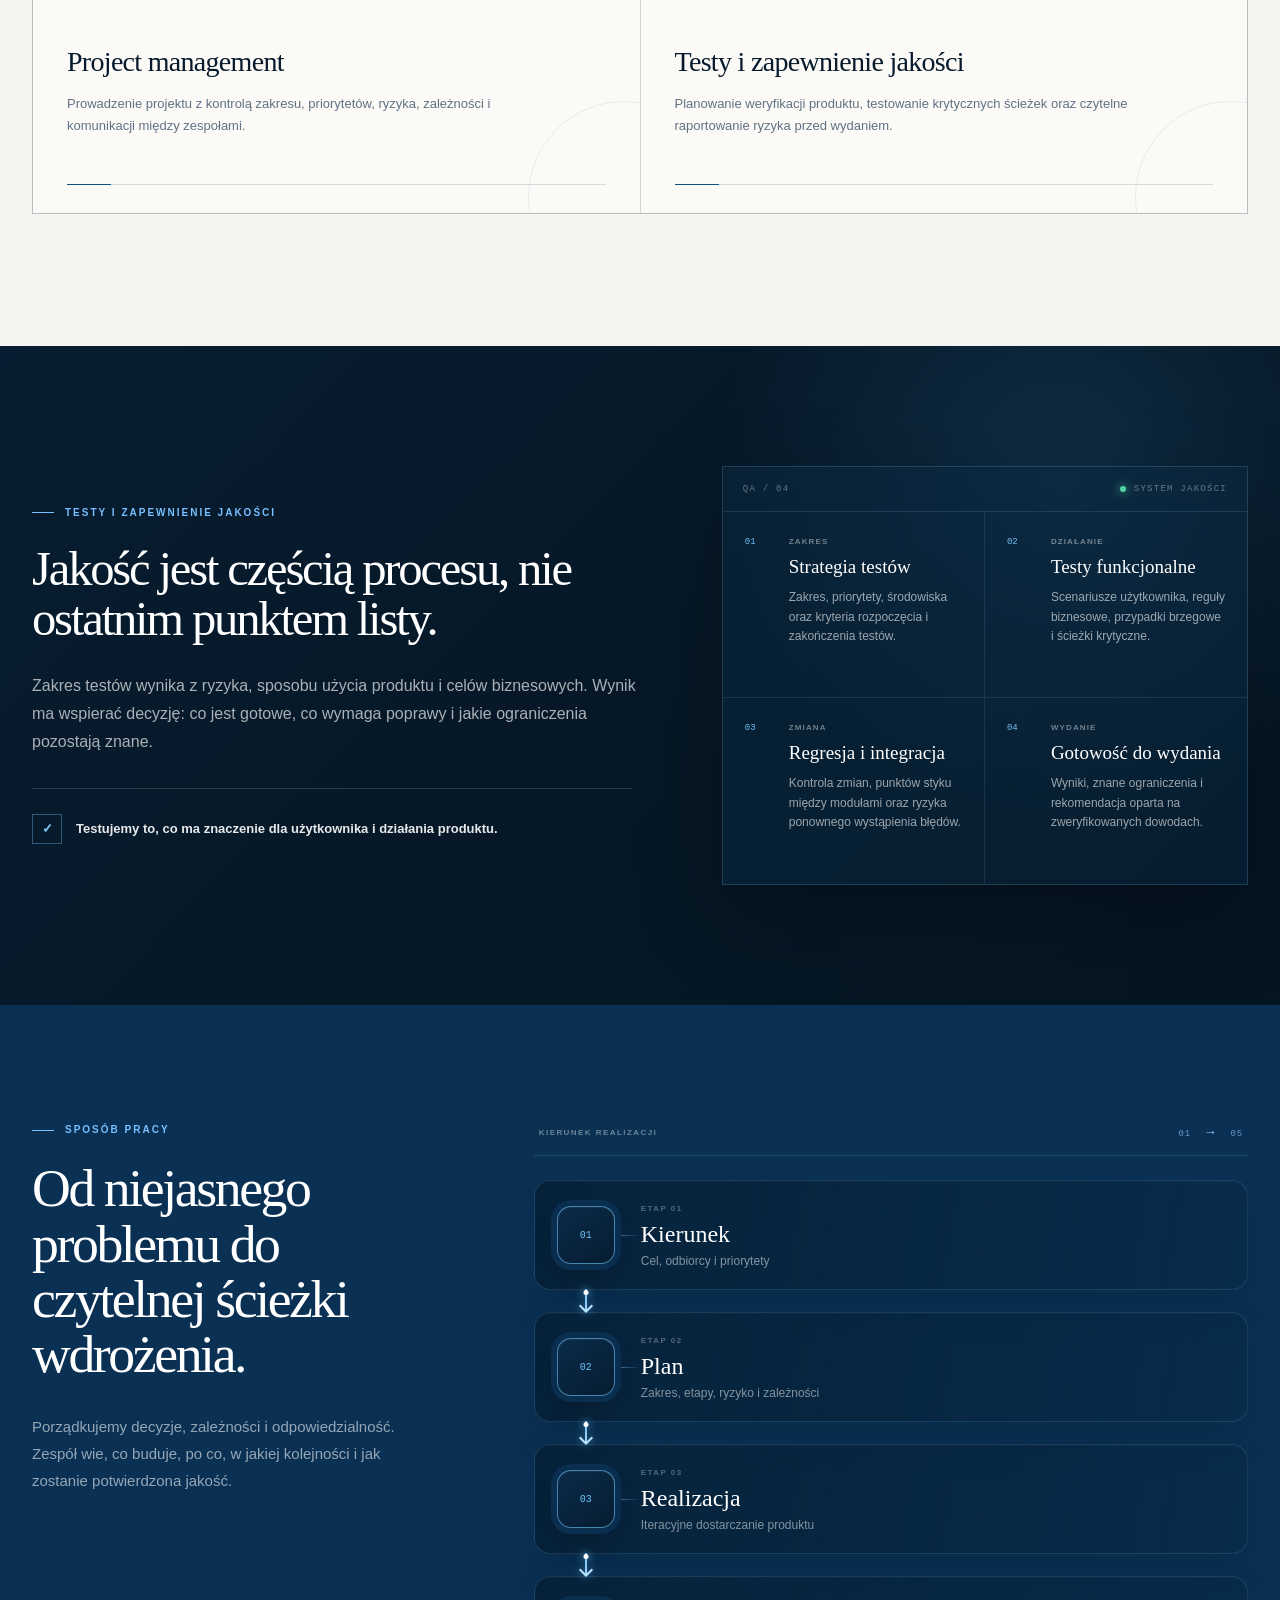
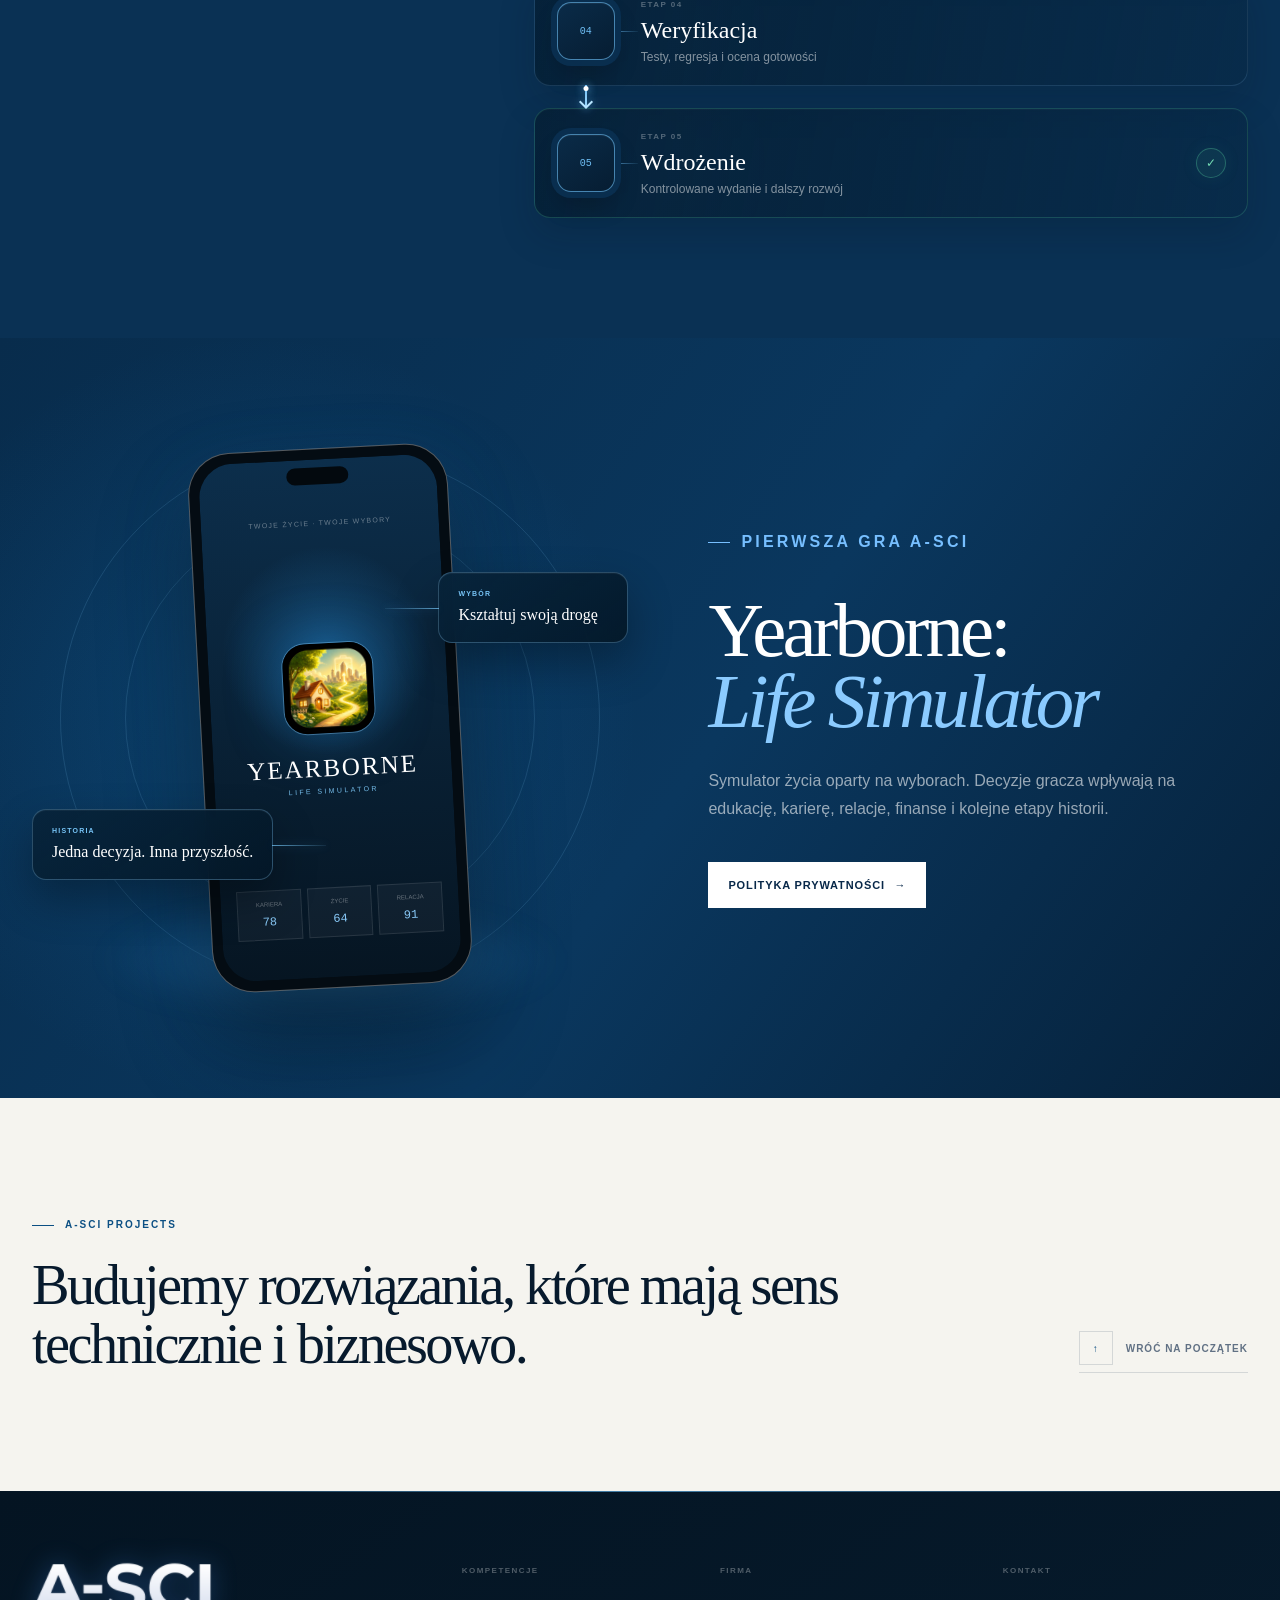
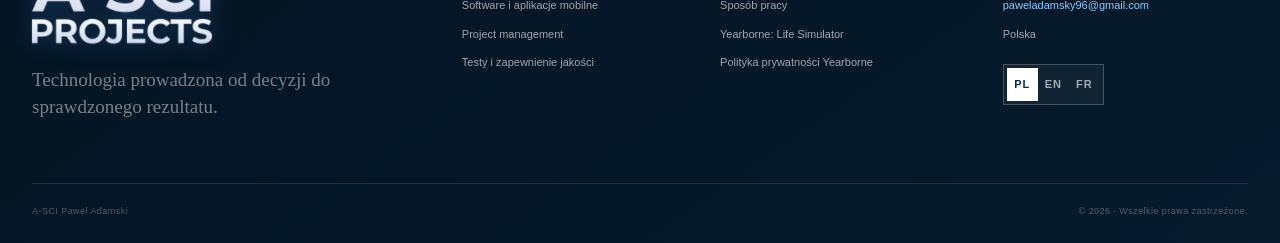
==== commit 96a08393: "animation update" ====
--- a/index.html
+++ b/index.html
@@ -1,2 +1,2 @@
 <!DOCTYPE html><html lang="pl"><head><meta charSet="utf-8"/><meta name="viewport" content="width=device-width, initial-scale=1"/><link rel="preload" href="/assets/a-sci-logo-white.svg" as="image"/><link rel="preload" href="/assets/yearborne-icon-384.jpg" as="image"/><title>A-SCI Paweł Adamski | Software, aplikacje mobilne, testy i project management</title><meta name="description" content="A-SCI Paweł Adamski tworzy oprogramowanie i aplikacje mobilne, prowadzi projekty technologiczne oraz wspiera testy i zapewnienie jakości."/><meta name="keywords" content="A-SCI,software,aplikacje mobilne,mobile apps,testing,quality assurance,project management,Yearborne"/><meta name="author" content="A-SCI Paweł Adamski"/><link rel="icon" type="image/svg+xml" href="/favicon.svg"/><link rel="canonical" href="/"/><link rel="alternate" hrefLang="pl" href="/"/><link rel="alternate" hrefLang="en" href="/en/"/><link rel="alternate" hrefLang="fr" href="/fr/"/>
-<link rel="stylesheet" href="/assets/site.css?v=r6"/><script src="/assets/a-sci-premium.js?v=r6" defer></script></head><body><main lang="pl"><header class="site-header"><span class="hdr-fx" aria-hidden="true"><span class="hdr-glass"></span><span class="hdr-line"><i></i></span></span><a class="brand" href="/#start" data-asci="mark" aria-label="A-SCI Projects - strona główna"><img src="/assets/a-sci-logo-white.svg" alt="A-SCI Projects" width="590" height="263"/></a><nav aria-label="Nawigacja główna"><a href="#kompetencje">Kompetencje</a><a href="#jakosc">Testy i QA</a><a href="#proces">Proces</a><a href="#yearborne">Yearborne</a></nav><div class="header-tools"><div class="language-switcher" aria-label="Wybierz język"><a href="/" hrefLang="pl" lang="pl" aria-current="page">PL</a><a href="/en/" hrefLang="en" lang="en">EN</a><a href="/fr/" hrefLang="fr" lang="fr">FR</a></div><a class="header-cta" href="#kompetencje">Poznaj A-SCI<span aria-hidden="true">↗</span></a></div></header><section class="hero" id="start"><div class="hero-glow" aria-hidden="true"></div><div class="hero-copy"><p class="eyebrow"><span></span> Software · Mobile · Quality · Delivery</p><h1>Technologia,<br/><em>która nabiera kształtu.</em></h1><p class="hero-lead">A-SCI Paweł Adamski tworzy oprogramowanie i aplikacje mobilne, prowadzi projekty technologiczne oraz porządkuje jakość od pierwszej decyzji do gotowego rozwiązania.</p><div class="hero-actions"><a class="button button-primary" href="#kompetencje">Zobacz kompetencje<span aria-hidden="true">↓</span></a><a class="text-link" href="#yearborne">Poznaj Yearborne <span aria-hidden="true">→</span></a></div></div><div class="flow-stage" aria-label="Schemat procesu od pomysłu, przez projekt i weryfikację, do produktu"><div class="flow-stage-head"><div class="flow-caption">Mapa dostarczania produktu</div><div class="flow-meta"><i></i> 4 węzły · 3 zależności</div></div><div class="flow-grid" aria-hidden="true"></div><div class="flow-track"><div class="flow-track-item"><article class="flow-node flow-node-1"><div class="node-head"><span class="node-dot node-dot-1"></span><small>START</small><span class="node-number">01</span></div><strong>Pomysł</strong><p>Cel i potrzeba</p><i class="node-port node-port-in"></i><i class="node-port node-port-out"></i></article><div class="flow-bridge flow-bridge-1" aria-hidden="true"><span class="flow-bridge-label"><b>01</b>Definicja</span><span class="flow-bridge-line"><i></i></span></div></div><div class="flow-track-item"><article class="flow-node flow-node-2 active"><div class="node-head"><span class="node-dot node-dot-2"></span><small>PROCES</small><span class="node-number">02</span></div><strong>Projekt</strong><p>Plan i realizacja</p><i class="node-port node-port-in"></i><i class="node-port node-port-out"></i></article><div class="flow-bridge flow-bridge-2" aria-hidden="true"><span class="flow-bridge-label"><b>02</b>Realizacja</span><span class="flow-bridge-line"><i></i></span></div></div><div class="flow-track-item"><article class="flow-node flow-node-3"><div class="node-head"><span class="node-dot node-dot-3"></span><small>KONTROLA</small><span class="node-number">03</span></div><strong>Weryfikacja</strong><p>Testy i ryzyko</p><i class="node-port node-port-in"></i><i class="node-port node-port-out"></i></article><div class="flow-bridge flow-bridge-3" aria-hidden="true"><span class="flow-bridge-label"><b>03</b>Decyzja</span><span class="flow-bridge-line"><i></i></span></div></div><div class="flow-track-item"><article class="flow-node flow-node-4"><div class="node-head"><span class="node-dot node-dot-4"></span><small>REZULTAT</small><span class="node-number">04</span></div><strong>Produkt</strong><p>Gotowy do użycia</p><i class="node-port node-port-in"></i><i class="node-port node-port-out"></i></article></div></div></div><div class="hero-footer"><span>A-SCI Projects</span><span class="hero-footer-line"></span><span>Polska · 2026</span></div></section><section class="services section" id="kompetencje"><div class="section-heading"><p class="eyebrow dark"><span></span> Kompetencje</p><h2>Łączymy produkt, technologię, jakość i sprawne prowadzenie.</h2><p class="section-intro">Jeden kierunek dla wszystkich elementów projektu: od doświadczenia użytkownika i kodu po organizację pracy oraz weryfikację rezultatu.</p></div><div class="services-grid"><article class="service-card"><div class="card-top"><span>01</span><div class="service-icon"><svg viewBox="0 0 24 24" aria-hidden="true"><path d="m8 9-3 3 3 3M16 9l3 3-3 3M14 5l-4 14"></path></svg></div></div><h3>Software dopasowany do celu</h3><p>Projektowanie rozwiązań cyfrowych od uporządkowania potrzeb po gotowy, czytelny produkt.</p><div class="card-rule"></div></article><article class="service-card"><div class="card-top"><span>02</span><div class="service-icon"><svg viewBox="0 0 24 24" aria-hidden="true"><rect x="6.5" y="2.5" width="11" height="19" rx="2.5"></rect><path d="M10 5h4M11 18.5h2"></path></svg></div></div><h3>Aplikacje mobilne</h3><p>Produkty mobilne budowane z myślą o intuicyjnej obsłudze, stabilności i realnym zastosowaniu.</p><div class="card-rule"></div></article><article class="service-card"><div class="card-top"><span>03</span><div class="service-icon"><svg viewBox="0 0 24 24" aria-hidden="true"><path d="M4 6h8M4 12h5M4 18h7"></path><circle cx="17" cy="7" r="2.5"></circle><circle cx="14" cy="17" r="2.5"></circle><path d="m16 9.5-1.4 5"></path></svg></div></div><h3>Project management</h3><p>Prowadzenie projektu z kontrolą zakresu, priorytetów, ryzyka, zależności i komunikacji między zespołami.</p><div class="card-rule"></div></article><article class="service-card"><div class="card-top"><span>04</span><div class="service-icon"><svg viewBox="0 0 24 24" aria-hidden="true"><path d="M12 3.2 19 6v5.2c0 4.3-2.8 7.8-7 9.6-4.2-1.8-7-5.3-7-9.6V6l7-2.8Z"></path><path d="m8.7 12 2.1 2.1 4.6-4.8"></path></svg></div></div><h3>Testy i zapewnienie jakości</h3><p>Planowanie weryfikacji produktu, testowanie krytycznych ścieżek oraz czytelne raportowanie ryzyka przed wydaniem.</p><div class="card-rule"></div></article></div></section><section class="quality section" id="jakosc"><div class="quality-copy"><p class="eyebrow light"><span></span> Testy i zapewnienie jakości</p><h2>Jakość jest częścią procesu, nie ostatnim punktem listy.</h2><p>Zakres testów wynika z ryzyka, sposobu użycia produktu i celów biznesowych. Wynik ma wspierać decyzję: co jest gotowe, co wymaga poprawy i jakie ograniczenia pozostają znane.</p><div class="quality-statement"><span aria-hidden="true">✓</span>Testujemy to, co ma znaczenie dla użytkownika i działania produktu.</div></div><div class="quality-panel"><div class="quality-panel-head"><span>QA / 04</span><span class="quality-status"><i></i> SYSTEM JAKOŚCI</span></div><div class="quality-grid"><article class="quality-item"><div class="quality-index">01</div><div><small>ZAKRES</small><h3>Strategia testów</h3><p>Zakres, priorytety, środowiska oraz kryteria rozpoczęcia i zakończenia testów.</p></div></article><article class="quality-item"><div class="quality-index">02</div><div><small>DZIAŁANIE</small><h3>Testy funkcjonalne</h3><p>Scenariusze użytkownika, reguły biznesowe, przypadki brzegowe i ścieżki krytyczne.</p></div></article><article class="quality-item"><div class="quality-index">03</div><div><small>ZMIANA</small><h3>Regresja i integracja</h3><p>Kontrola zmian, punktów styku między modułami oraz ryzyka ponownego wystąpienia błędów.</p></div></article><article class="quality-item"><div class="quality-index">04</div><div><small>WYDANIE</small><h3>Gotowość do wydania</h3><p>Wyniki, znane ograniczenia i rekomendacja oparta na zweryfikowanych dowodach.</p></div></article></div></div></section><section class="process section" id="proces"><div class="process-copy"><p class="eyebrow light"><span></span> Sposób pracy</p><h2>Od niejasnego problemu do czytelnej ścieżki wdrożenia.</h2><p>Porządkujemy decyzje, zależności i odpowiedzialność. Zespół wie, co buduje, po co, w jakiej kolejności i jak zostanie potwierdzona jakość.</p></div><div class="process-flow"><div class="process-flow-head"><span>Kierunek realizacji</span><b>01 <i aria-hidden="true">→</i> 05</b></div><article class="process-step"><div class="step-port"><span>01</span></div><div class="step-content"><small>Etap 01</small><h3>Kierunek</h3><p>Cel, odbiorcy i priorytety</p></div><span class="process-connector" aria-hidden="true"><i></i></span></article><article class="process-step"><div class="step-port"><span>02</span></div><div class="step-content"><small>Etap 02</small><h3>Plan</h3><p>Zakres, etapy, ryzyko i zależności</p></div><span class="process-connector" aria-hidden="true"><i></i></span></article><article class="process-step"><div class="step-port"><span>03</span></div><div class="step-content"><small>Etap 03</small><h3>Realizacja</h3><p>Iteracyjne dostarczanie produktu</p></div><span class="process-connector" aria-hidden="true"><i></i></span></article><article class="process-step"><div class="step-port"><span>04</span></div><div class="step-content"><small>Etap 04</small><h3>Weryfikacja</h3><p>Testy, regresja i ocena gotowości</p></div><span class="process-connector" aria-hidden="true"><i></i></span></article><article class="process-step"><div class="step-port"><span>05</span></div><div class="step-content"><small>Etap 05</small><h3>Wdrożenie</h3><p>Kontrolowane wydanie i dalszy rozwój</p></div><span class="process-complete" aria-hidden="true">✓</span></article></div></section><section class="yearborne section" id="yearborne"><div class="yearborne-visual" aria-hidden="true"><div class="orbit orbit-one"></div><div class="orbit orbit-two"></div><div class="phone"><div class="phone-speaker"></div><div class="phone-screen"><div class="game-kicker">TWOJE ŻYCIE · TWOJE WYBORY</div><div class="game-mark"><img src="/assets/yearborne-icon-384.jpg" alt="" width="384" height="384" loading="lazy" decoding="async"/></div><div class="game-title">YEARBORNE</div><div class="game-subtitle">LIFE SIMULATOR</div><div class="game-stats"><span><b>Kariera</b><i>78</i></span><span><b>Życie</b><i>64</i></span><span><b>Relacja</b><i>91</i></span></div></div></div><div class="float-card float-one"><span>WYBÓR</span><b>Kształtuj swoją drogę</b></div><div class="float-card float-two"><span>HISTORIA</span><b>Jedna decyzja. Inna przyszłość.</b></div></div><div class="yearborne-copy"><p class="eyebrow light"><span></span> Pierwsza gra A-SCI</p><h2>Yearborne:<br/><em>Life Simulator</em></h2><p>Symulator życia oparty na wyborach. Decyzje gracza wpływają na edukację, karierę, relacje, finanse i kolejne etapy historii.</p><div class="yearborne-links"><a class="button button-light" href="/privacy-policy/">Polityka prywatności<span aria-hidden="true">→</span></a></div></div></section><section class="closing section"><div><p class="eyebrow dark"><span></span> A-SCI Projects</p><h2>Budujemy rozwiązania, które mają sens technicznie i biznesowo.</h2></div><a class="closing-link" href="#start" aria-label="Wróć na początek strony"><span>↑</span>Wróć na początek</a></section><footer class="site-footer"><div class="footer-main"><div class="footer-identity"><a class="footer-brand" href="#top" data-asci="mark" data-wave="0" aria-label="A-SCI Projects – wróć na początek strony"><img src="/assets/a-sci-logo-white.svg" alt="A-SCI Projects" width="590" height="263"/><span class="brand-top-hint" aria-hidden="true"><svg viewBox="0 0 24 24" aria-hidden="true" focusable="false"><path d="M12 19V5M5.5 11.5 12 5l6.5 6.5"/></svg></span></a><p>Technologia prowadzona od decyzji do sprawdzonego rezultatu.</p></div><div class="footer-column"><h3>Kompetencje</h3><a href="#kompetencje">Software i aplikacje mobilne</a><a href="#kompetencje">Project management</a><a href="#jakosc">Testy i zapewnienie jakości</a></div><div class="footer-column"><h3>Firma</h3><a href="#proces">Sposób pracy</a><a href="#yearborne">Yearborne: Life Simulator</a><a href="/privacy-policy/">Polityka prywatności Yearborne</a></div><div class="footer-column footer-contact"><h3>Kontakt</h3><a href="mailto:paweladamsky96@gmail.com">paweladamsky96@gmail.com</a><span>Polska</span><div class="language-switcher language-switcher-compact" aria-label="Wybierz język"><a href="/" hrefLang="pl" lang="pl" aria-current="page">PL</a><a href="/en/" hrefLang="en" lang="en">EN</a><a href="/fr/" hrefLang="fr" lang="fr">FR</a></div></div></div><div class="footer-bottom"><span>A-SCI Paweł Adamski</span><span>© 2026 · Wszelkie prawa zastrzeżone.</span></div></footer></main><a class="asci-top" href="#top" aria-label="Wróć na początek strony" aria-hidden="true" tabindex="-1"><span class="asci-top-card"><span class="asci-top-fallback"><img src="/assets/a-sci-logo-white.svg" alt="" width="590" height="263"/></span></span><span class="asci-top-arrow" aria-hidden="true"><svg viewBox="0 0 24 24" aria-hidden="true" focusable="false"><path d="M12 19V5M5.5 11.5 12 5l6.5 6.5"/></svg></span><span class="asci-top-label" aria-hidden="true">Na górę</span></a></body></html>+<link rel="stylesheet" href="/assets/site.css?v=r7"/><script src="/assets/a-sci-premium.js?v=r7" defer></script></head><body><main lang="pl"><header class="site-header"><span class="hdr-fx" aria-hidden="true"><span class="hdr-glass"></span><span class="hdr-line"><i></i></span></span><a class="brand" href="/#start" data-asci="mark" aria-label="A-SCI Projects - strona główna"><img src="/assets/a-sci-logo-white.svg" alt="A-SCI Projects" width="590" height="263"/></a><nav aria-label="Nawigacja główna"><a href="#kompetencje">Kompetencje</a><a href="#jakosc">Testy i QA</a><a href="#proces">Proces</a><a href="#yearborne">Yearborne</a></nav><div class="header-tools"><div class="language-switcher" aria-label="Wybierz język"><a href="/" hrefLang="pl" lang="pl" aria-current="page">PL</a><a href="/en/" hrefLang="en" lang="en">EN</a><a href="/fr/" hrefLang="fr" lang="fr">FR</a></div><a class="header-cta" href="#kompetencje">Poznaj A-SCI<span aria-hidden="true">↗</span></a></div></header><section class="hero" id="start"><div class="hero-glow" aria-hidden="true"></div><div class="hero-copy"><p class="eyebrow"><span></span> Software · Mobile · Quality · Delivery</p><h1>Technologia,<br/><em>która nabiera kształtu.</em></h1><p class="hero-lead">A-SCI Paweł Adamski tworzy oprogramowanie i aplikacje mobilne, prowadzi projekty technologiczne oraz porządkuje jakość od pierwszej decyzji do gotowego rozwiązania.</p><div class="hero-actions"><a class="button button-primary" href="#kompetencje">Zobacz kompetencje<span aria-hidden="true">↓</span></a><a class="text-link" href="#yearborne">Poznaj Yearborne <span aria-hidden="true">→</span></a></div></div><div class="flow-stage" aria-label="Schemat procesu od pomysłu, przez projekt i weryfikację, do produktu"><div class="flow-stage-head"><div class="flow-caption">Mapa dostarczania produktu</div><div class="flow-meta"><i></i> 4 węzły · 3 zależności</div></div><div class="flow-grid" aria-hidden="true"></div><div class="flow-track"><div class="flow-track-item"><article class="flow-node flow-node-1"><div class="node-head"><span class="node-dot node-dot-1"></span><small>START</small><span class="node-number">01</span></div><strong>Pomysł</strong><p>Cel i potrzeba</p><i class="node-port node-port-in"></i><i class="node-port node-port-out"></i></article><div class="flow-bridge flow-bridge-1" aria-hidden="true"><span class="flow-bridge-label"><b>01</b>Definicja</span><span class="flow-bridge-line"><i></i></span></div></div><div class="flow-track-item"><article class="flow-node flow-node-2 active"><div class="node-head"><span class="node-dot node-dot-2"></span><small>PROCES</small><span class="node-number">02</span></div><strong>Projekt</strong><p>Plan i realizacja</p><i class="node-port node-port-in"></i><i class="node-port node-port-out"></i></article><div class="flow-bridge flow-bridge-2" aria-hidden="true"><span class="flow-bridge-label"><b>02</b>Realizacja</span><span class="flow-bridge-line"><i></i></span></div></div><div class="flow-track-item"><article class="flow-node flow-node-3"><div class="node-head"><span class="node-dot node-dot-3"></span><small>KONTROLA</small><span class="node-number">03</span></div><strong>Weryfikacja</strong><p>Testy i ryzyko</p><i class="node-port node-port-in"></i><i class="node-port node-port-out"></i></article><div class="flow-bridge flow-bridge-3" aria-hidden="true"><span class="flow-bridge-label"><b>03</b>Decyzja</span><span class="flow-bridge-line"><i></i></span></div></div><div class="flow-track-item"><article class="flow-node flow-node-4"><div class="node-head"><span class="node-dot node-dot-4"></span><small>REZULTAT</small><span class="node-number">04</span></div><strong>Produkt</strong><p>Gotowy do użycia</p><i class="node-port node-port-in"></i><i class="node-port node-port-out"></i></article></div></div></div><div class="hero-footer"><span>A-SCI Projects</span><span class="hero-footer-line"></span><span>Polska · 2026</span></div></section><section class="services section" id="kompetencje"><div class="section-heading"><p class="eyebrow dark"><span></span> Kompetencje</p><h2>Łączymy produkt, technologię, jakość i sprawne prowadzenie.</h2><p class="section-intro">Jeden kierunek dla wszystkich elementów projektu: od doświadczenia użytkownika i kodu po organizację pracy oraz weryfikację rezultatu.</p></div><div class="services-grid"><article class="service-card"><div class="card-top"><span>01</span><div class="service-icon"><svg viewBox="0 0 24 24" aria-hidden="true"><path d="m8 9-3 3 3 3M16 9l3 3-3 3M14 5l-4 14"></path></svg></div></div><h3>Software dopasowany do celu</h3><p>Projektowanie rozwiązań cyfrowych od uporządkowania potrzeb po gotowy, czytelny produkt.</p><div class="card-rule"></div></article><article class="service-card"><div class="card-top"><span>02</span><div class="service-icon"><svg viewBox="0 0 24 24" aria-hidden="true"><rect x="6.5" y="2.5" width="11" height="19" rx="2.5"></rect><path d="M10 5h4M11 18.5h2"></path></svg></div></div><h3>Aplikacje mobilne</h3><p>Produkty mobilne budowane z myślą o intuicyjnej obsłudze, stabilności i realnym zastosowaniu.</p><div class="card-rule"></div></article><article class="service-card"><div class="card-top"><span>03</span><div class="service-icon"><svg viewBox="0 0 24 24" aria-hidden="true"><path d="M4 6h8M4 12h5M4 18h7"></path><circle cx="17" cy="7" r="2.5"></circle><circle cx="14" cy="17" r="2.5"></circle><path d="m16 9.5-1.4 5"></path></svg></div></div><h3>Project management</h3><p>Prowadzenie projektu z kontrolą zakresu, priorytetów, ryzyka, zależności i komunikacji między zespołami.</p><div class="card-rule"></div></article><article class="service-card"><div class="card-top"><span>04</span><div class="service-icon"><svg viewBox="0 0 24 24" aria-hidden="true"><path d="M12 3.2 19 6v5.2c0 4.3-2.8 7.8-7 9.6-4.2-1.8-7-5.3-7-9.6V6l7-2.8Z"></path><path d="m8.7 12 2.1 2.1 4.6-4.8"></path></svg></div></div><h3>Testy i zapewnienie jakości</h3><p>Planowanie weryfikacji produktu, testowanie krytycznych ścieżek oraz czytelne raportowanie ryzyka przed wydaniem.</p><div class="card-rule"></div></article></div></section><section class="quality section" id="jakosc"><div class="quality-copy"><p class="eyebrow light"><span></span> Testy i zapewnienie jakości</p><h2>Jakość jest częścią procesu, nie ostatnim punktem listy.</h2><p>Zakres testów wynika z ryzyka, sposobu użycia produktu i celów biznesowych. Wynik ma wspierać decyzję: co jest gotowe, co wymaga poprawy i jakie ograniczenia pozostają znane.</p><div class="quality-statement"><span aria-hidden="true">✓</span>Testujemy to, co ma znaczenie dla użytkownika i działania produktu.</div></div><div class="quality-panel"><div class="quality-panel-head"><span>QA / 04</span><span class="quality-status"><i></i> SYSTEM JAKOŚCI</span></div><div class="quality-grid"><article class="quality-item"><div class="quality-index">01</div><div><small>ZAKRES</small><h3>Strategia testów</h3><p>Zakres, priorytety, środowiska oraz kryteria rozpoczęcia i zakończenia testów.</p></div></article><article class="quality-item"><div class="quality-index">02</div><div><small>DZIAŁANIE</small><h3>Testy funkcjonalne</h3><p>Scenariusze użytkownika, reguły biznesowe, przypadki brzegowe i ścieżki krytyczne.</p></div></article><article class="quality-item"><div class="quality-index">03</div><div><small>ZMIANA</small><h3>Regresja i integracja</h3><p>Kontrola zmian, punktów styku między modułami oraz ryzyka ponownego wystąpienia błędów.</p></div></article><article class="quality-item"><div class="quality-index">04</div><div><small>WYDANIE</small><h3>Gotowość do wydania</h3><p>Wyniki, znane ograniczenia i rekomendacja oparta na zweryfikowanych dowodach.</p></div></article></div></div></section><section class="process section" id="proces"><div class="process-copy"><p class="eyebrow light"><span></span> Sposób pracy</p><h2>Od niejasnego problemu do czytelnej ścieżki wdrożenia.</h2><p>Porządkujemy decyzje, zależności i odpowiedzialność. Zespół wie, co buduje, po co, w jakiej kolejności i jak zostanie potwierdzona jakość.</p></div><div class="process-flow"><div class="process-flow-head"><span>Kierunek realizacji</span><b>01 <i aria-hidden="true">→</i> 05</b></div><article class="process-step"><div class="step-port"><span>01</span></div><div class="step-content"><small>Etap 01</small><h3>Kierunek</h3><p>Cel, odbiorcy i priorytety</p></div><span class="process-connector" aria-hidden="true"><i></i></span></article><article class="process-step"><div class="step-port"><span>02</span></div><div class="step-content"><small>Etap 02</small><h3>Plan</h3><p>Zakres, etapy, ryzyko i zależności</p></div><span class="process-connector" aria-hidden="true"><i></i></span></article><article class="process-step"><div class="step-port"><span>03</span></div><div class="step-content"><small>Etap 03</small><h3>Realizacja</h3><p>Iteracyjne dostarczanie produktu</p></div><span class="process-connector" aria-hidden="true"><i></i></span></article><article class="process-step"><div class="step-port"><span>04</span></div><div class="step-content"><small>Etap 04</small><h3>Weryfikacja</h3><p>Testy, regresja i ocena gotowości</p></div><span class="process-connector" aria-hidden="true"><i></i></span></article><article class="process-step"><div class="step-port"><span>05</span></div><div class="step-content"><small>Etap 05</small><h3>Wdrożenie</h3><p>Kontrolowane wydanie i dalszy rozwój</p></div><span class="process-complete" aria-hidden="true">✓</span></article></div></section><section class="yearborne section" id="yearborne"><div class="yearborne-visual" aria-hidden="true"><div class="orbit orbit-one"></div><div class="orbit orbit-two"></div><div class="phone"><div class="phone-speaker"></div><div class="phone-screen"><div class="game-kicker">TWOJE ŻYCIE · TWOJE WYBORY</div><div class="game-mark"><img src="/assets/yearborne-icon-384.jpg" alt="" width="384" height="384" loading="lazy" decoding="async"/></div><div class="game-title">YEARBORNE</div><div class="game-subtitle">LIFE SIMULATOR</div><div class="game-stats"><span><b>Kariera</b><i>78</i></span><span><b>Życie</b><i>64</i></span><span><b>Relacja</b><i>91</i></span></div></div></div><div class="float-card float-one"><span>WYBÓR</span><b>Kształtuj swoją drogę</b></div><div class="float-card float-two"><span>HISTORIA</span><b>Jedna decyzja. Inna przyszłość.</b></div></div><div class="yearborne-copy"><p class="eyebrow light"><span></span> Pierwsza gra A-SCI</p><h2>Yearborne:<br/><em>Life Simulator</em></h2><p>Symulator życia oparty na wyborach. Decyzje gracza wpływają na edukację, karierę, relacje, finanse i kolejne etapy historii.</p><div class="yearborne-links"><a class="button button-light" href="/privacy-policy/">Polityka prywatności<span aria-hidden="true">→</span></a></div></div></section><section class="closing section"><div><p class="eyebrow dark"><span></span> A-SCI Projects</p><h2>Budujemy rozwiązania, które mają sens technicznie i biznesowo.</h2></div><a class="closing-link" href="#start" aria-label="Wróć na początek strony"><span>↑</span>Wróć na początek</a></section><footer class="site-footer"><div class="footer-main"><div class="footer-identity"><a class="footer-brand" href="#top" data-asci="mark" data-wave="0" aria-label="A-SCI Projects – wróć na początek strony"><img src="/assets/a-sci-logo-white.svg" alt="A-SCI Projects" width="590" height="263"/><span class="brand-top-hint" aria-hidden="true"><svg viewBox="0 0 24 24" aria-hidden="true" focusable="false"><path d="M12 19V5M5.5 11.5 12 5l6.5 6.5"/></svg></span></a><p>Technologia prowadzona od decyzji do sprawdzonego rezultatu.</p></div><div class="footer-column"><h3>Kompetencje</h3><a href="#kompetencje">Software i aplikacje mobilne</a><a href="#kompetencje">Project management</a><a href="#jakosc">Testy i zapewnienie jakości</a></div><div class="footer-column"><h3>Firma</h3><a href="#proces">Sposób pracy</a><a href="#yearborne">Yearborne: Life Simulator</a><a href="/privacy-policy/">Polityka prywatności Yearborne</a></div><div class="footer-column footer-contact"><h3>Kontakt</h3><a href="mailto:paweladamsky96@gmail.com">paweladamsky96@gmail.com</a><span>Polska</span><div class="language-switcher language-switcher-compact" aria-label="Wybierz język"><a href="/" hrefLang="pl" lang="pl" aria-current="page">PL</a><a href="/en/" hrefLang="en" lang="en">EN</a><a href="/fr/" hrefLang="fr" lang="fr">FR</a></div></div></div><div class="footer-bottom"><span>A-SCI Paweł Adamski</span><span>© 2026 · Wszelkie prawa zastrzeżone.</span></div></footer></main><a class="asci-top" href="#top" aria-label="Wróć na początek strony" aria-hidden="true" tabindex="-1"><span class="asci-top-card"><span class="asci-top-fallback"><img src="/assets/a-sci-logo-white.svg" alt="" width="590" height="263"/></span></span><span class="asci-top-arrow" aria-hidden="true"><svg viewBox="0 0 24 24" aria-hidden="true" focusable="false"><path d="M12 19V5M5.5 11.5 12 5l6.5 6.5"/></svg></span><span class="asci-top-label" aria-hidden="true">Na górę</span></a></body></html>
--- a/assets/site.css
+++ b/assets/site.css
@@ -1093,3 +1093,264 @@
   .flow-track { gap: 44px; }
   .flow-bridge { width: 44px; }
 }
+
+/* ==========================================================================
+   r7 · polityka prywatności w wersji premium
+   (granatowy nagłówek jak na stronie głównej, animowany hero z ikoną Yearborne,
+    spis treści z podświetleniem sekcji, pasek postępu czytania, stopka premium)
+   ========================================================================== */
+
+.privacy-page .site-header,
+.privacy-page .hero-footer { width: min(1180px, calc(100% - 64px)); }
+
+/* ---- hero ---- */
+.privacy-hero {
+  position: relative;
+  z-index: 0;
+  overflow: hidden;
+  isolation: isolate;
+  grid-template-columns: minmax(0, 1fr) clamp(300px, 31vw, 420px);
+  gap: clamp(36px, 5vw, 80px);
+  padding: 192px max(32px, calc((100vw - 1180px) / 2)) 132px;
+  background:
+    radial-gradient(circle at 76% 46%, rgba(29,114,178,.30), transparent 34%),
+    radial-gradient(circle at 18% 16%, rgba(32,94,144,.18), transparent 30%),
+    linear-gradient(135deg, #051523 0%, #082847 58%, #061b2e 100%);
+}
+.privacy-hero::before {
+  content: ""; position: absolute; z-index: -1; inset: 0; opacity: .22; pointer-events: none;
+  background-image: linear-gradient(rgba(255,255,255,.03) 1px, transparent 1px), linear-gradient(90deg, rgba(255,255,255,.03) 1px, transparent 1px);
+  background-size: 64px 64px;
+  -webkit-mask-image: linear-gradient(to right, #000, transparent 52%); mask-image: linear-gradient(to right, #000, transparent 52%);
+}
+.privacy-hero::after {
+  content: ""; position: absolute; z-index: -1; left: -9%; bottom: -380px; width: 700px; height: 700px; pointer-events: none;
+  border: 1px solid rgba(107,188,255,.09); border-radius: 50%;
+  box-shadow: 0 0 0 90px rgba(107,188,255,.025), 0 0 0 180px rgba(107,188,255,.018);
+}
+.pv-bg { position: absolute; z-index: -1; inset: 0; overflow: hidden; pointer-events: none; }
+.pv-aurora {
+  position: absolute; top: 2%; right: 1%; width: min(700px, 72vw); aspect-ratio: 1; border-radius: 50%;
+  background: radial-gradient(circle, rgba(255,193,94,.15) 0%, rgba(40,138,222,.13) 42%, rgba(40,138,222,0) 70%);
+  filter: blur(40px);
+  animation: pv-aurora 18s ease-in-out infinite alternate;
+}
+.pv-aurora-b {
+  top: auto; right: auto; bottom: -34%; left: 16%; width: min(560px, 62vw);
+  background: radial-gradient(circle, rgba(59,158,255,.11), rgba(59,158,255,0) 68%);
+  animation-duration: 24s; animation-direction: alternate-reverse;
+}
+@keyframes pv-aurora { from { transform: translate3d(-4%, 3%, 0) scale(.92); } to { transform: translate3d(5%, -4%, 0) scale(1.08); } }
+
+.pv-copy { position: relative; z-index: 2; min-width: 0; }
+.privacy-hero .eyebrow { margin-bottom: 28px; }
+.privacy-hero h1 {
+  max-width: 780px; margin: 0 0 24px;
+  font-size: clamp(42px, 4.3vw, 62px); line-height: 1; letter-spacing: -.045em;
+  text-wrap: balance;
+}
+.privacy-hero h1 em { display: inline-block; color: #8bcbff; font-weight: 400; }
+.pv-lead { max-width: 560px; margin: 0; color: rgba(255,255,255,.66); font-size: 15px; line-height: 1.7; }
+
+.pv-chips { display: flex; flex-wrap: wrap; gap: 9px; margin: 28px 0 38px; padding: 0; list-style: none; }
+.pv-chips li {
+  display: inline-flex; align-items: center; gap: 9px; min-height: 32px; padding: 7px 13px;
+  border: 1px solid rgba(156,214,255,.2); border-radius: 999px;
+  color: rgba(255,255,255,.76); background: rgba(255,255,255,.045);
+  -webkit-backdrop-filter: blur(6px); backdrop-filter: blur(6px);
+  font-size: 11px; font-weight: 650; line-height: 1.2; letter-spacing: .02em;
+}
+.pv-chips li::before { content: ""; flex: 0 0 auto; width: 6px; height: 6px; border-radius: 50%; background: #8bcbff; box-shadow: 0 0 10px rgba(139,203,255,.8); }
+.pv-chips .pv-chip-live::before { background: #50c49a; animation: pv-live 2.6s ease-out infinite; }
+@keyframes pv-live {
+  0% { box-shadow: 0 0 0 0 rgba(80,196,154,.55), 0 0 10px rgba(80,196,154,.8); }
+  70%, 100% { box-shadow: 0 0 0 7px rgba(80,196,154,0), 0 0 10px rgba(80,196,154,.8); }
+}
+
+/* wejście treści */
+@keyframes pv-rise { from { opacity: 0; transform: translateY(18px); } to { opacity: 1; transform: none; } }
+@keyframes pv-line { from { transform: scaleX(0); } to { transform: scaleX(1); } }
+.pv-copy > * { animation: pv-rise .9s cubic-bezier(.2,.7,.2,1) both; }
+.pv-copy > :nth-child(1) { animation-delay: .12s; }
+.pv-copy > :nth-child(2) { animation-delay: .22s; }
+.pv-copy > :nth-child(3) { animation-delay: .44s; }
+.pv-copy > :nth-child(4) { animation-delay: .54s; }
+.pv-copy > :nth-child(5) { animation-delay: .64s; }
+.privacy-hero h1 em { animation: pv-rise 1s cubic-bezier(.2,.7,.2,1) .36s both; }
+.privacy-hero .eyebrow span { transform-origin: left center; animation: pv-line 1s cubic-bezier(.2,.7,.2,1) .3s both; }
+
+/* ---- ikona Yearborne: orbity, poświata, świetliki, połysk ---- */
+.pv-art {
+  position: relative; z-index: 1; width: 100%; max-width: 420px; aspect-ratio: 1; margin: 0; justify-self: end;
+  animation: pv-art-in 1.4s cubic-bezier(.2,.7,.2,1) .15s both;
+}
+@keyframes pv-art-in { from { opacity: 0; transform: scale(.92); } to { opacity: 1; transform: none; } }
+.pv-glow {
+  position: absolute; inset: 15%; border-radius: 50%;
+  background: radial-gradient(circle, rgba(255,198,104,.40), rgba(255,170,70,.12) 45%, rgba(40,138,222,0) 72%);
+  filter: blur(26px);
+  animation: pv-glow 7s ease-in-out infinite alternate;
+}
+@keyframes pv-glow { from { opacity: .55; transform: scale(.9); } to { opacity: 1; transform: scale(1.06); } }
+.pv-orbits { position: absolute; inset: 0; width: 100%; height: 100%; overflow: visible; }
+.pv-orbits g { transform-box: view-box; transform-origin: 50% 50%; }
+.pv-o1 { animation: pv-spin 26s linear infinite; }
+.pv-o2 { animation: pv-spin 52s linear infinite reverse; }
+.pv-o3 { animation: pv-spin 90s linear infinite; }
+@keyframes pv-spin { to { transform: rotate(360deg); } }
+.pv-sparks { position: absolute; top: -8%; left: -8%; width: 116%; height: 116%; pointer-events: none; }
+.pv-float {
+  position: absolute; left: 23%; top: 23%; width: 54%; height: 54%;
+  animation: pv-float 7s ease-in-out infinite;
+}
+@keyframes pv-float { 0%, 100% { transform: translateY(-1.6%); } 50% { transform: translateY(2.6%); } }
+.pv-icon {
+  position: relative; display: block; width: 100%; height: 100%;
+  border-radius: 26%; overflow: hidden; isolation: isolate;
+  transform: perspective(900px) rotateX(var(--rx, 0deg)) rotateY(var(--ry, 0deg));
+  box-shadow: 0 34px 70px rgba(0,0,0,.46), 0 0 0 1px rgba(255,236,190,.22), 0 0 70px rgba(255,190,90,.20);
+}
+.pv-icon img { display: block; width: 100%; height: 100%; object-fit: cover; }
+.pv-icon::after {
+  content: ""; position: absolute; z-index: 2; inset: 0; border-radius: inherit; pointer-events: none;
+  box-shadow: inset 0 1px 0 rgba(255,255,255,.38), inset 0 0 0 1px rgba(255,255,255,.12);
+  background: radial-gradient(120% 90% at var(--gx, 30%) var(--gy, 0%), rgba(255,255,255,.16), rgba(255,255,255,0) 55%);
+}
+.pv-icon::before {
+  content: ""; position: absolute; z-index: 1; top: -30%; bottom: -30%; left: -80%; width: 42%; pointer-events: none;
+  background: linear-gradient(100deg, rgba(255,255,255,0) 8%, rgba(255,252,240,.30) 38%, rgba(255,255,255,.62) 50%, rgba(255,252,240,.30) 62%, rgba(255,255,255,0) 92%);
+  transform: skewX(-16deg);
+  animation: pv-sheen 8s cubic-bezier(.45,0,.25,1) 1.8s infinite;
+}
+@keyframes pv-sheen { 0% { left: -80%; } 16% { left: 140%; } 100% { left: 140%; } }
+
+/* ---- pasek postępu czytania ---- */
+.pv-progress { position: fixed; z-index: 60; top: 0; left: 0; width: 100%; height: 2px; pointer-events: none; opacity: 0; transition: opacity .4s ease; }
+.pv-progress.is-on { opacity: 1; }
+.pv-progress i {
+  display: block; width: 100%; height: 100%; transform-origin: left center; transform: scaleX(0);
+  background: linear-gradient(90deg, #0b4f83, #3b9eff 62%, #c9ecff);
+  box-shadow: 0 0 12px rgba(59,158,255,.7);
+}
+
+/* ---- spis treści ---- */
+.privacy-layout { padding: 96px 0 120px; }
+.privacy-toc { top: 100px; padding: 0; border-left: 0; scroll-margin-top: 100px; }
+.privacy-toc > p { display: flex; align-items: center; gap: 10px; margin: 0 0 16px; color: var(--blue); font-size: 9px; font-weight: 780; letter-spacing: .18em; text-transform: uppercase; }
+.privacy-toc > p::before { content: ""; width: 22px; height: 1px; background: currentColor; }
+.privacy-toc ol {
+  position: relative; max-height: calc(100vh - 200px); padding: 4px 0 4px 18px;
+  border-left: 1px solid rgba(8,40,73,.12); counter-reset: toc;
+  scrollbar-width: thin; scrollbar-color: rgba(11,79,131,.25) transparent;
+}
+.privacy-toc li { margin: 0; counter-increment: toc; }
+.privacy-toc a {
+  display: grid; grid-template-columns: 24px minmax(0, 1fr); align-items: baseline; gap: 6px; padding: 5px 0;
+  color: #66737f; font-size: 11px; line-height: 1.4;
+  transition: color .25s ease, transform .35s cubic-bezier(.2,.7,.2,1);
+}
+.privacy-toc a::before { content: counter(toc, decimal-leading-zero); color: rgba(11,79,131,.42); font: 9px/1 ui-monospace, SFMono-Regular, Menlo, Consolas, monospace; letter-spacing: .04em; transition: color .25s ease; }
+.privacy-toc a:hover, .privacy-toc a:focus-visible { color: var(--blue); }
+@media (hover: hover) { .privacy-toc a:hover { transform: translateX(3px); } }
+.privacy-toc a.is-active { color: var(--ink); font-weight: 650; }
+.privacy-toc a.is-active::before { color: var(--electric); }
+.toc-ind {
+  position: absolute; top: 0; left: -0.5px; width: 2px; height: 22px; border-radius: 2px; pointer-events: none;
+  background: linear-gradient(180deg, #59b2ff, #0b4f83); box-shadow: 0 0 12px rgba(59,158,255,.6);
+  opacity: 0; transition: transform .5s cubic-bezier(.2,.7,.2,1), height .5s cubic-bezier(.2,.7,.2,1), opacity .3s ease;
+}
+.toc-ind.is-on { opacity: 1; }
+
+/* ---- treść dokumentu ---- */
+.privacy-meta {
+  display: grid; grid-template-columns: repeat(2, minmax(0, 1fr)); gap: 1px; margin: 0 0 40px;
+  border: 1px solid rgba(8,40,73,.1); border-radius: 18px; overflow: hidden;
+  background: rgba(8,40,73,.09); box-shadow: 0 26px 60px rgba(8,40,73,.08);
+}
+.privacy-meta > div { padding: 18px 22px 19px; background: linear-gradient(180deg, #ffffff, #fbfaf6); }
+.privacy-meta dt { margin: 0 0 7px; color: var(--blue); font-size: 9px; font-weight: 780; letter-spacing: .16em; text-transform: uppercase; }
+.privacy-meta dd { margin: 0; color: var(--ink); font-family: Georgia, "Times New Roman", serif; font-size: 18px; line-height: 1.3; overflow-wrap: anywhere; }
+.privacy-meta dd a { color: var(--blue); text-decoration: none; background: linear-gradient(currentColor, currentColor) 0 100% / 0 1px no-repeat; transition: background-size .35s ease, color .2s ease; }
+.privacy-meta dd a:hover, .privacy-meta dd a:focus-visible { color: #1f7fd6; background-size: 100% 1px; }
+.privacy-meta > div:first-child dd::after { content: ""; display: inline-block; width: 7px; height: 7px; margin-left: 10px; border-radius: 50%; vertical-align: middle; background: #50c49a; box-shadow: 0 0 10px rgba(80,196,154,.7); }
+
+.privacy-document > p:nth-child(-n+5) { margin-bottom: 17px; }
+.privacy-document > .privacy-meta + p { color: #3c4f61; font-size: 16px; line-height: 1.75; }
+.privacy-document h2 { position: relative; margin: 80px 0 24px; padding-top: 30px; border-top: 0; scroll-margin-top: 112px; }
+.privacy-document h2:first-of-type { margin-top: 64px; }
+.privacy-document h2::before {
+  content: ""; position: absolute; top: 0; left: 0; right: 0; height: 1px; transform-origin: left center;
+  background: linear-gradient(90deg, rgba(11,79,131,.6), rgba(11,79,131,.14) 38%, rgba(8,40,73,.07));
+}
+.privacy-document h2::after {
+  content: ""; position: absolute; top: -3px; left: 0; width: 7px; height: 7px; border-radius: 50%;
+  background: #3b9eff; box-shadow: 0 0 0 4px rgba(59,158,255,.12), 0 0 14px rgba(59,158,255,.55);
+}
+.sec-no { margin-right: .1em; color: #3b9eff; font-style: italic; }
+.privacy-document h3 { position: relative; padding-left: 18px; }
+.privacy-document h3::before { content: ""; position: absolute; left: 0; top: .62em; width: 9px; height: 1px; background: currentColor; opacity: .7; }
+.privacy-document li::marker { color: #3b9eff; }
+.privacy-document a { text-decoration-color: rgba(11,79,131,.35); text-decoration-thickness: 1px; transition: color .2s ease, text-decoration-color .2s ease; }
+.privacy-document a:hover, .privacy-document a:focus-visible { color: #1f7fd6; text-decoration-color: currentColor; }
+
+/* treść pojawia się płynnie przy przewijaniu (tylko z JavaScriptem i bez „ogranicz ruch”) */
+.pv-js .privacy-document > .rv { opacity: 0; transform: translateY(16px); transition: opacity .7s ease, transform .9s cubic-bezier(.2,.7,.2,1); }
+.pv-js .privacy-document > .rv.is-in { opacity: 1; transform: none; }
+.pv-js .privacy-document h2.rv::before { transform: scaleX(0); transition: transform 1.2s cubic-bezier(.2,.7,.2,1) .15s; }
+.pv-js .privacy-document h2.rv.is-in::before { transform: scaleX(1); }
+.pv-js .privacy-document h2.rv::after { transform: scale(0); transition: transform .6s cubic-bezier(.2,.8,.2,1.4) .1s; }
+.pv-js .privacy-document h2.rv.is-in::after { transform: scale(1); }
+
+/* ---- stopka ---- */
+.pv-footer .footer-main { grid-template-columns: 1.5fr 1fr 1fr; }
+.pv-footer .footer-identity > p { max-width: 320px; }
+
+/* ---- responsywność ---- */
+@media (max-width: 1180px) {
+  .privacy-hero { grid-template-columns: minmax(0, 1fr) clamp(260px, 30vw, 340px); padding-top: 180px; }
+  .pv-footer .footer-main { grid-template-columns: 1.4fr 1fr 1fr; }
+  .pv-footer .footer-contact { grid-column: auto; flex-direction: column; flex-wrap: nowrap; align-items: flex-start; }
+  .pv-footer .footer-contact h3 { width: auto; }
+  .pv-footer .language-switcher-compact { margin-top: 10px; }
+}
+@media (max-width: 900px) {
+  .privacy-page .site-header, .privacy-page .hero-footer { width: calc(100% - 40px); }
+  .privacy-hero { grid-template-columns: minmax(0, 1fr) 220px; gap: 28px; padding: 160px 20px 112px; }
+  .privacy-hero h1 { font-size: clamp(38px, 5.4vw, 50px); }
+  .privacy-toc ol { max-height: none; }
+  .toc-ind { display: none; }
+  .pv-footer .footer-main { grid-template-columns: 1fr 1fr; }
+  .pv-footer .footer-identity { grid-column: 1 / -1; }
+  .pv-footer .footer-contact { grid-column: auto; }
+}
+@media (max-width: 760px) {
+  .privacy-hero { grid-template-columns: 1fr; gap: 4px; padding-top: 140px; }
+  .pv-art { grid-row: 1; justify-self: start; width: 236px; margin: 0 0 6px -30px; }
+  .privacy-hero h1 { font-size: clamp(36px, 7vw, 50px); }
+}
+@media (max-width: 640px) {
+  .privacy-page .site-header { width: calc(100% - 28px); }
+  .privacy-page .hero-footer { width: calc(100% - 34px); }
+  .privacy-hero { padding: 128px 22px 96px; }
+  .privacy-hero h1 { font-size: clamp(34px, 10vw, 46px); }
+  .pv-lead { font-size: 14px; }
+  .pv-chips { margin: 24px 0 30px; }
+  .pv-chips li { min-height: 30px; padding: 6px 11px; font-size: 10px; }
+  .privacy-layout { padding-top: 64px; }
+  .privacy-meta { grid-template-columns: 1fr; }
+  .privacy-meta dd { font-size: 17px; }
+  .privacy-document > .privacy-meta + p { font-size: 15px; }
+  .privacy-document h2 { margin-top: 64px; padding-top: 26px; }
+  .pv-footer .footer-main { grid-template-columns: 1fr; }
+}
+@media (prefers-reduced-motion: reduce) {
+  .pv-aurora, .pv-glow, .pv-orbits g, .pv-float, .pv-icon::before, .pv-chips .pv-chip-live::before,
+  .pv-copy > *, .privacy-hero h1 em, .privacy-hero .eyebrow span, .pv-art { animation: none; }
+  .pv-icon::before { display: none; }
+}
+@media print {
+  .pv-js .privacy-document > .rv { opacity: 1 !important; transform: none !important; }
+  .pv-progress, .asci-top, .pv-art, .pv-bg { display: none !important; }
+}
+.pv-footer { padding-left: max(32px, calc((100vw - 1180px) / 2)); padding-right: max(32px, calc((100vw - 1180px) / 2)); }
+@media (max-width: 640px) { .pv-footer { padding-left: 20px; padding-right: 20px; } }
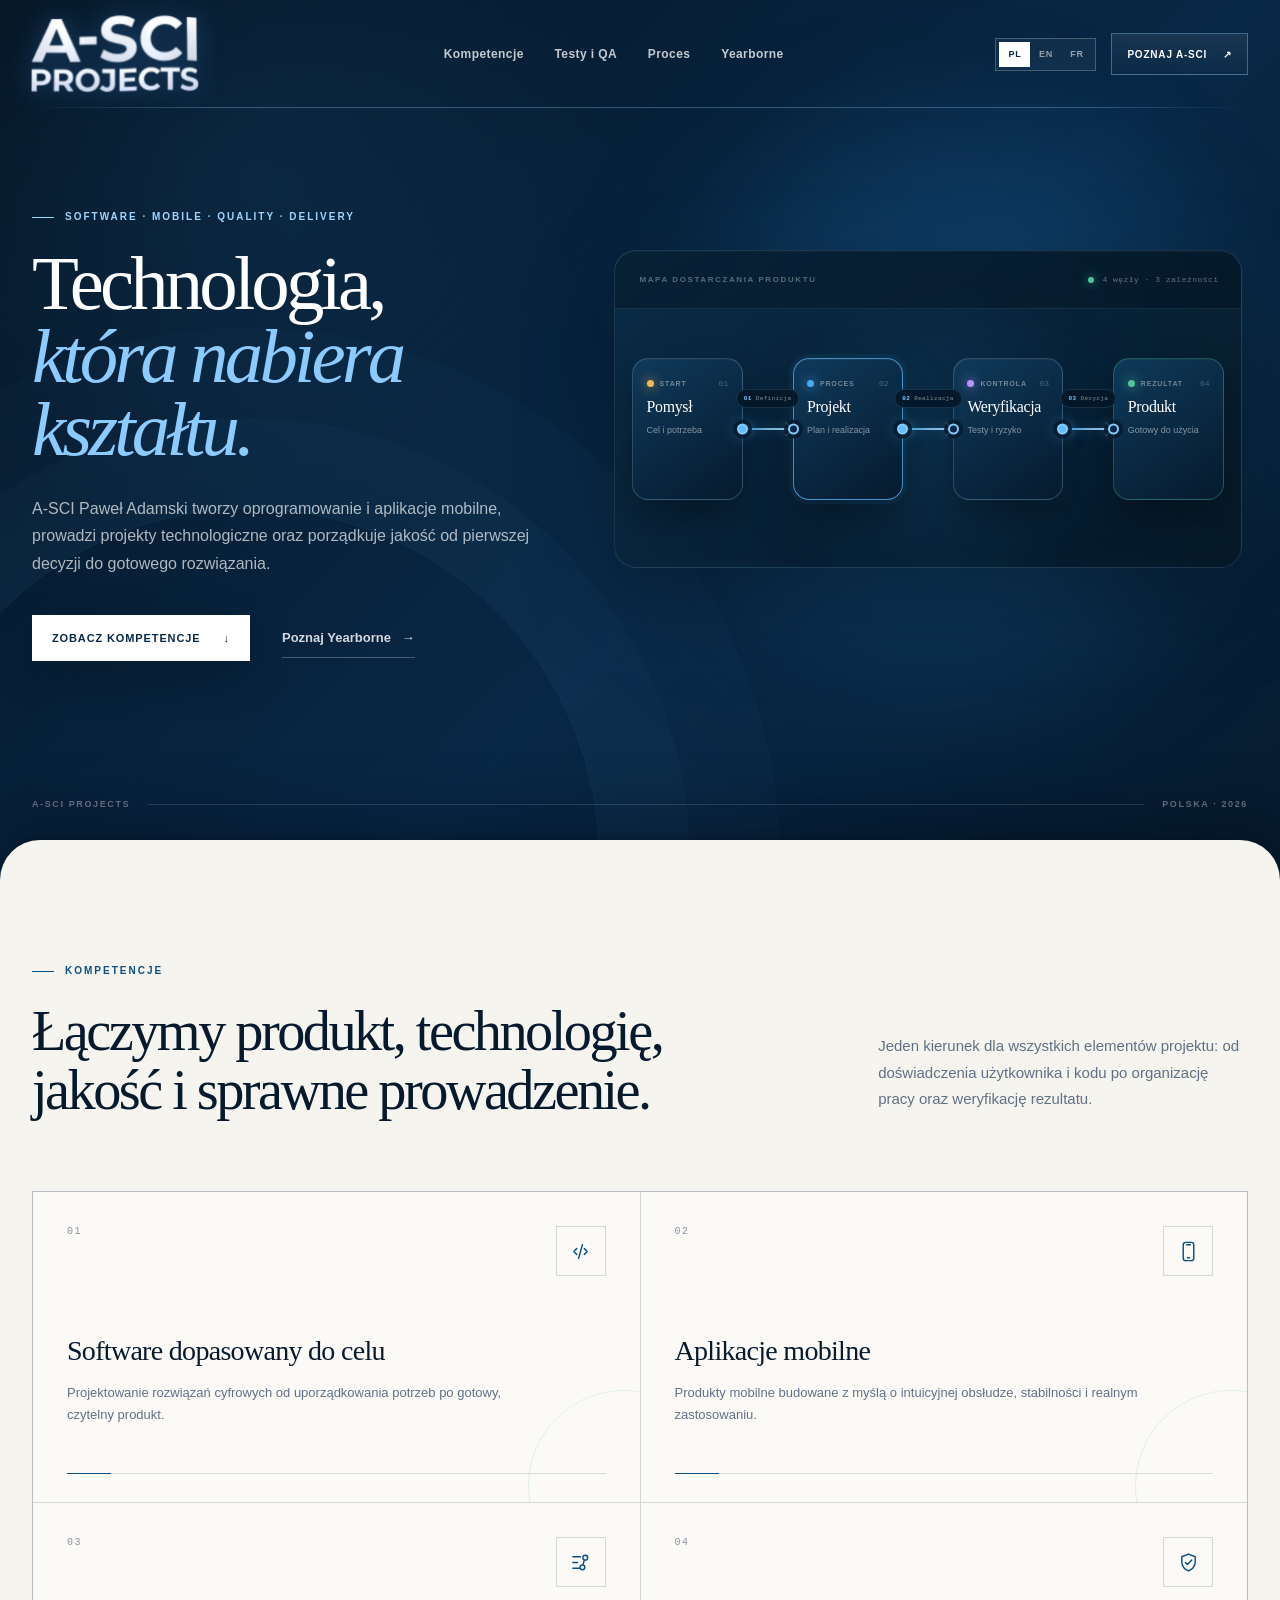
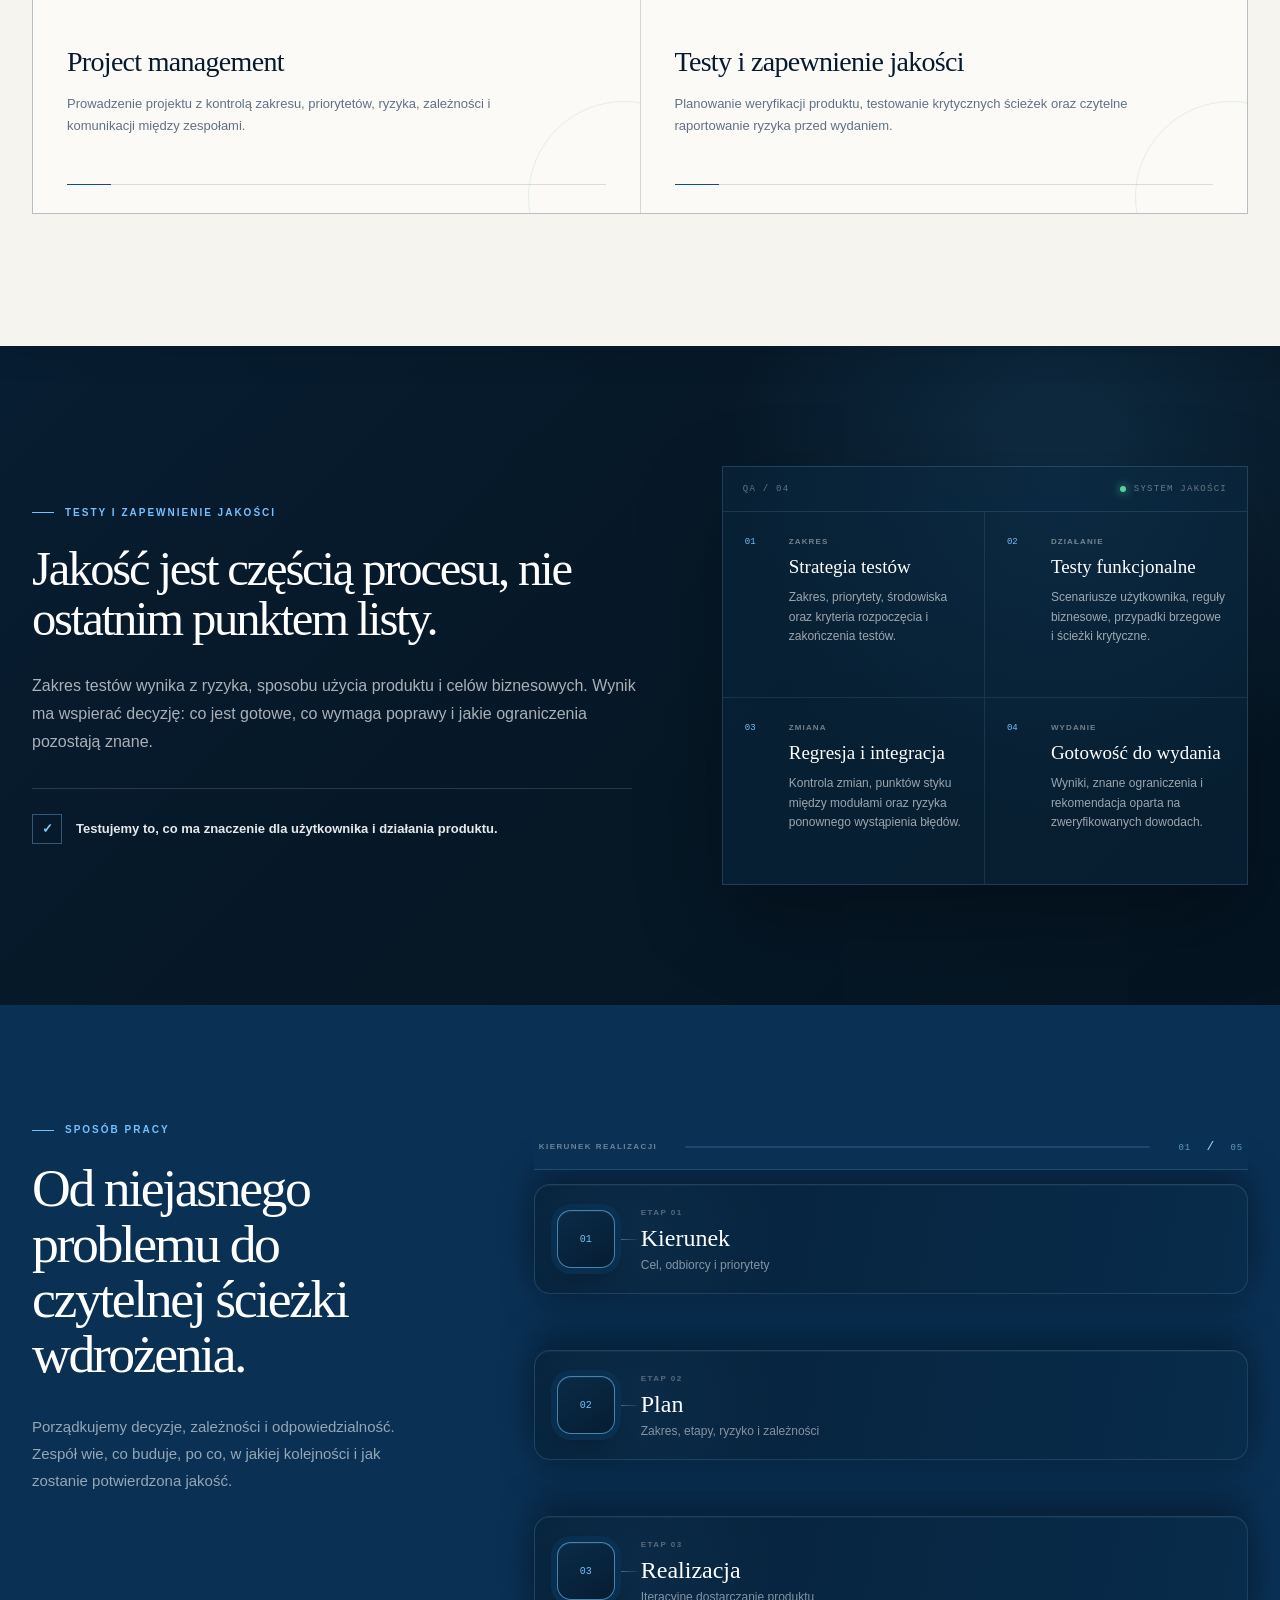
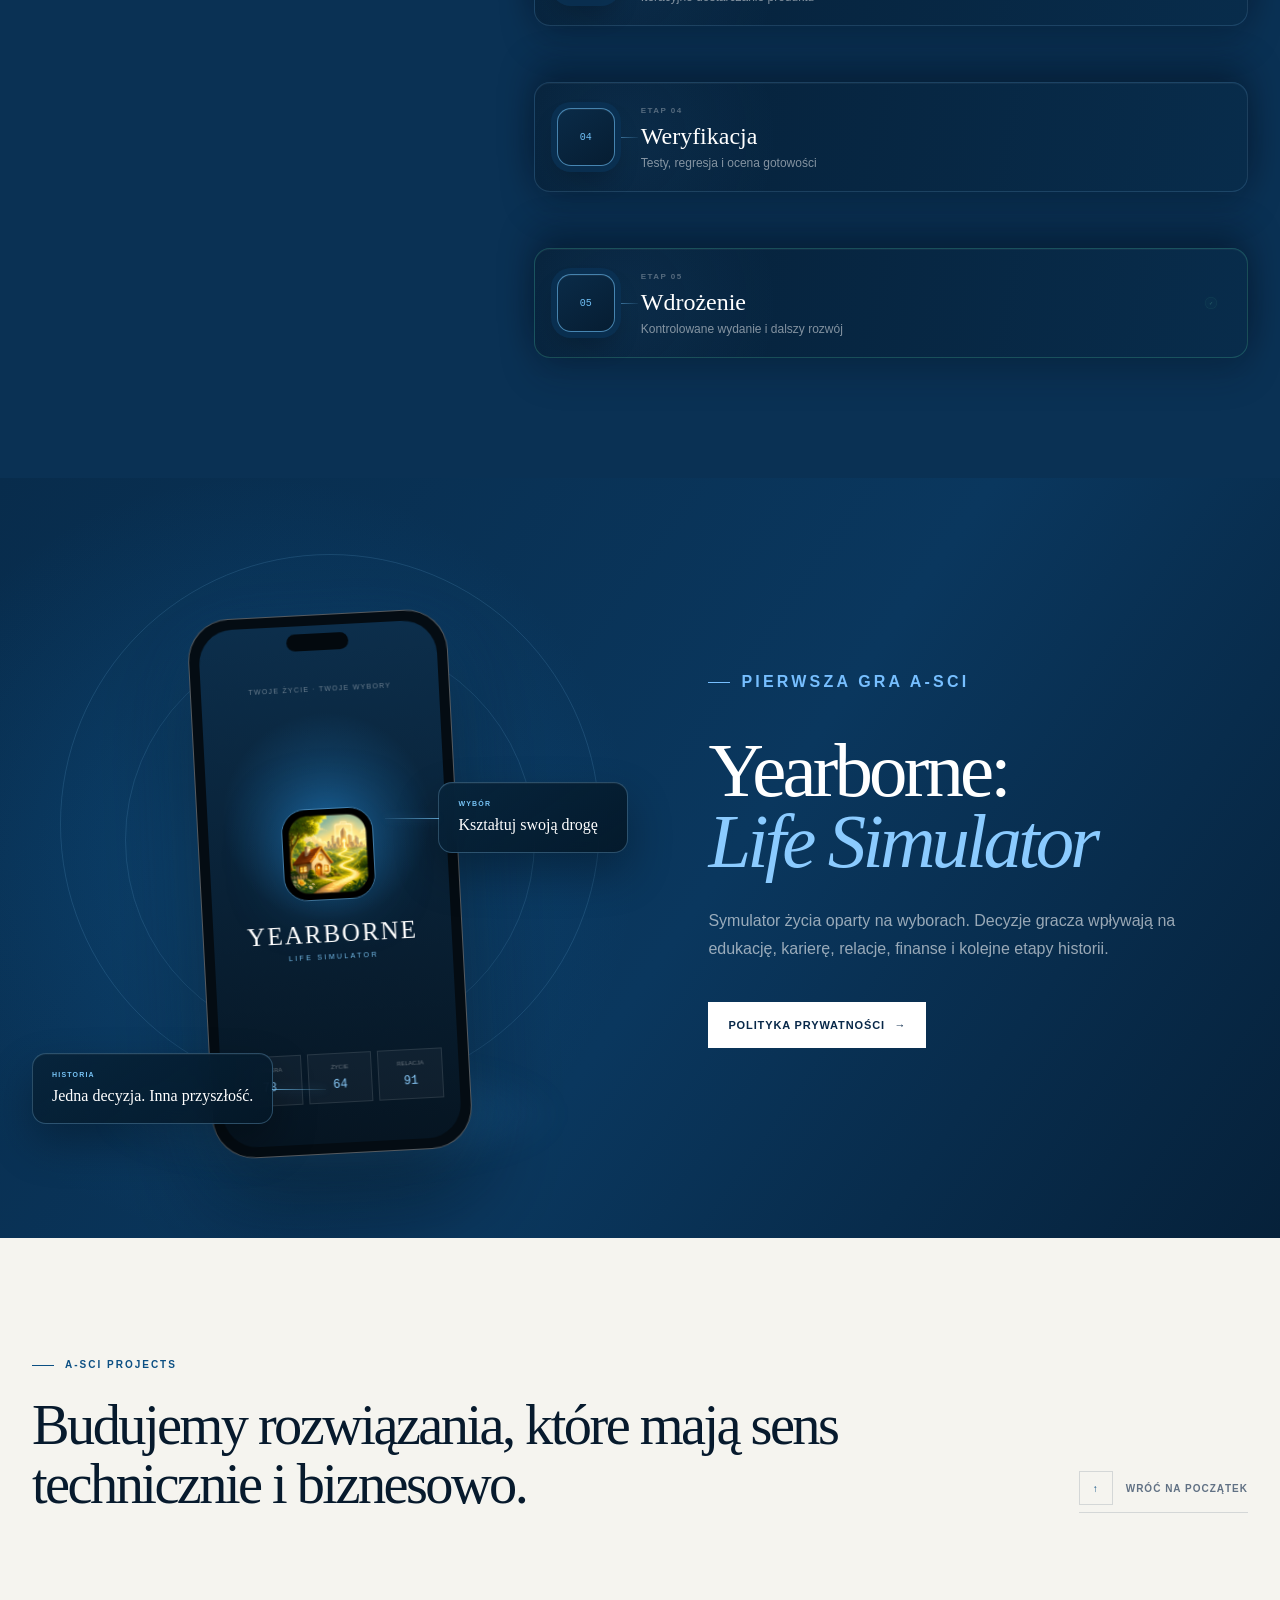
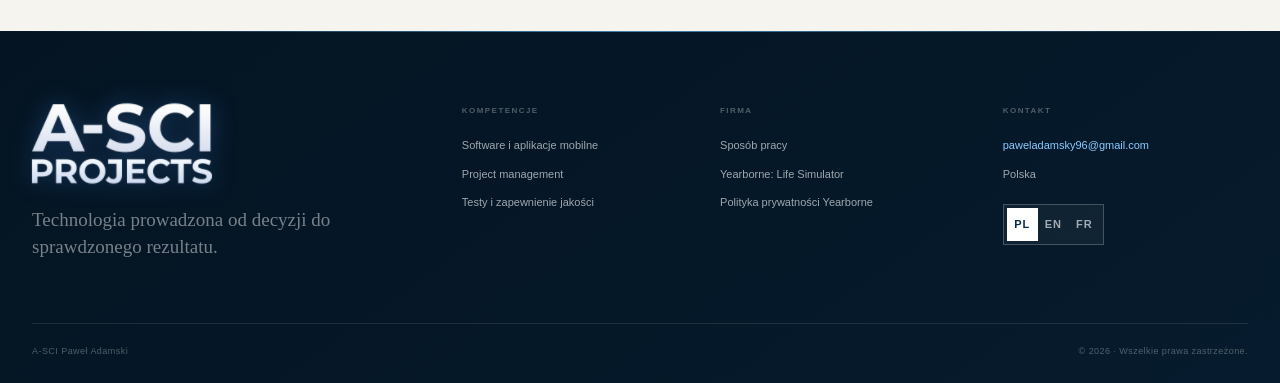
==== commit 0548464d: "animation + policy update" ====
--- a/index.html
+++ b/index.html
@@ -1,2 +1,2 @@
 <!DOCTYPE html><html lang="pl"><head><meta charSet="utf-8"/><meta name="viewport" content="width=device-width, initial-scale=1"/><link rel="preload" href="/assets/a-sci-logo-white.svg" as="image"/><link rel="preload" href="/assets/yearborne-icon-384.jpg" as="image"/><title>A-SCI Paweł Adamski | Software, aplikacje mobilne, testy i project management</title><meta name="description" content="A-SCI Paweł Adamski tworzy oprogramowanie i aplikacje mobilne, prowadzi projekty technologiczne oraz wspiera testy i zapewnienie jakości."/><meta name="keywords" content="A-SCI,software,aplikacje mobilne,mobile apps,testing,quality assurance,project management,Yearborne"/><meta name="author" content="A-SCI Paweł Adamski"/><link rel="icon" type="image/svg+xml" href="/favicon.svg"/><link rel="canonical" href="/"/><link rel="alternate" hrefLang="pl" href="/"/><link rel="alternate" hrefLang="en" href="/en/"/><link rel="alternate" hrefLang="fr" href="/fr/"/>
-<link rel="stylesheet" href="/assets/site.css?v=r7"/><script src="/assets/a-sci-premium.js?v=r7" defer></script></head><body><main lang="pl"><header class="site-header"><span class="hdr-fx" aria-hidden="true"><span class="hdr-glass"></span><span class="hdr-line"><i></i></span></span><a class="brand" href="/#start" data-asci="mark" aria-label="A-SCI Projects - strona główna"><img src="/assets/a-sci-logo-white.svg" alt="A-SCI Projects" width="590" height="263"/></a><nav aria-label="Nawigacja główna"><a href="#kompetencje">Kompetencje</a><a href="#jakosc">Testy i QA</a><a href="#proces">Proces</a><a href="#yearborne">Yearborne</a></nav><div class="header-tools"><div class="language-switcher" aria-label="Wybierz język"><a href="/" hrefLang="pl" lang="pl" aria-current="page">PL</a><a href="/en/" hrefLang="en" lang="en">EN</a><a href="/fr/" hrefLang="fr" lang="fr">FR</a></div><a class="header-cta" href="#kompetencje">Poznaj A-SCI<span aria-hidden="true">↗</span></a></div></header><section class="hero" id="start"><div class="hero-glow" aria-hidden="true"></div><div class="hero-copy"><p class="eyebrow"><span></span> Software · Mobile · Quality · Delivery</p><h1>Technologia,<br/><em>która nabiera kształtu.</em></h1><p class="hero-lead">A-SCI Paweł Adamski tworzy oprogramowanie i aplikacje mobilne, prowadzi projekty technologiczne oraz porządkuje jakość od pierwszej decyzji do gotowego rozwiązania.</p><div class="hero-actions"><a class="button button-primary" href="#kompetencje">Zobacz kompetencje<span aria-hidden="true">↓</span></a><a class="text-link" href="#yearborne">Poznaj Yearborne <span aria-hidden="true">→</span></a></div></div><div class="flow-stage" aria-label="Schemat procesu od pomysłu, przez projekt i weryfikację, do produktu"><div class="flow-stage-head"><div class="flow-caption">Mapa dostarczania produktu</div><div class="flow-meta"><i></i> 4 węzły · 3 zależności</div></div><div class="flow-grid" aria-hidden="true"></div><div class="flow-track"><div class="flow-track-item"><article class="flow-node flow-node-1"><div class="node-head"><span class="node-dot node-dot-1"></span><small>START</small><span class="node-number">01</span></div><strong>Pomysł</strong><p>Cel i potrzeba</p><i class="node-port node-port-in"></i><i class="node-port node-port-out"></i></article><div class="flow-bridge flow-bridge-1" aria-hidden="true"><span class="flow-bridge-label"><b>01</b>Definicja</span><span class="flow-bridge-line"><i></i></span></div></div><div class="flow-track-item"><article class="flow-node flow-node-2 active"><div class="node-head"><span class="node-dot node-dot-2"></span><small>PROCES</small><span class="node-number">02</span></div><strong>Projekt</strong><p>Plan i realizacja</p><i class="node-port node-port-in"></i><i class="node-port node-port-out"></i></article><div class="flow-bridge flow-bridge-2" aria-hidden="true"><span class="flow-bridge-label"><b>02</b>Realizacja</span><span class="flow-bridge-line"><i></i></span></div></div><div class="flow-track-item"><article class="flow-node flow-node-3"><div class="node-head"><span class="node-dot node-dot-3"></span><small>KONTROLA</small><span class="node-number">03</span></div><strong>Weryfikacja</strong><p>Testy i ryzyko</p><i class="node-port node-port-in"></i><i class="node-port node-port-out"></i></article><div class="flow-bridge flow-bridge-3" aria-hidden="true"><span class="flow-bridge-label"><b>03</b>Decyzja</span><span class="flow-bridge-line"><i></i></span></div></div><div class="flow-track-item"><article class="flow-node flow-node-4"><div class="node-head"><span class="node-dot node-dot-4"></span><small>REZULTAT</small><span class="node-number">04</span></div><strong>Produkt</strong><p>Gotowy do użycia</p><i class="node-port node-port-in"></i><i class="node-port node-port-out"></i></article></div></div></div><div class="hero-footer"><span>A-SCI Projects</span><span class="hero-footer-line"></span><span>Polska · 2026</span></div></section><section class="services section" id="kompetencje"><div class="section-heading"><p class="eyebrow dark"><span></span> Kompetencje</p><h2>Łączymy produkt, technologię, jakość i sprawne prowadzenie.</h2><p class="section-intro">Jeden kierunek dla wszystkich elementów projektu: od doświadczenia użytkownika i kodu po organizację pracy oraz weryfikację rezultatu.</p></div><div class="services-grid"><article class="service-card"><div class="card-top"><span>01</span><div class="service-icon"><svg viewBox="0 0 24 24" aria-hidden="true"><path d="m8 9-3 3 3 3M16 9l3 3-3 3M14 5l-4 14"></path></svg></div></div><h3>Software dopasowany do celu</h3><p>Projektowanie rozwiązań cyfrowych od uporządkowania potrzeb po gotowy, czytelny produkt.</p><div class="card-rule"></div></article><article class="service-card"><div class="card-top"><span>02</span><div class="service-icon"><svg viewBox="0 0 24 24" aria-hidden="true"><rect x="6.5" y="2.5" width="11" height="19" rx="2.5"></rect><path d="M10 5h4M11 18.5h2"></path></svg></div></div><h3>Aplikacje mobilne</h3><p>Produkty mobilne budowane z myślą o intuicyjnej obsłudze, stabilności i realnym zastosowaniu.</p><div class="card-rule"></div></article><article class="service-card"><div class="card-top"><span>03</span><div class="service-icon"><svg viewBox="0 0 24 24" aria-hidden="true"><path d="M4 6h8M4 12h5M4 18h7"></path><circle cx="17" cy="7" r="2.5"></circle><circle cx="14" cy="17" r="2.5"></circle><path d="m16 9.5-1.4 5"></path></svg></div></div><h3>Project management</h3><p>Prowadzenie projektu z kontrolą zakresu, priorytetów, ryzyka, zależności i komunikacji między zespołami.</p><div class="card-rule"></div></article><article class="service-card"><div class="card-top"><span>04</span><div class="service-icon"><svg viewBox="0 0 24 24" aria-hidden="true"><path d="M12 3.2 19 6v5.2c0 4.3-2.8 7.8-7 9.6-4.2-1.8-7-5.3-7-9.6V6l7-2.8Z"></path><path d="m8.7 12 2.1 2.1 4.6-4.8"></path></svg></div></div><h3>Testy i zapewnienie jakości</h3><p>Planowanie weryfikacji produktu, testowanie krytycznych ścieżek oraz czytelne raportowanie ryzyka przed wydaniem.</p><div class="card-rule"></div></article></div></section><section class="quality section" id="jakosc"><div class="quality-copy"><p class="eyebrow light"><span></span> Testy i zapewnienie jakości</p><h2>Jakość jest częścią procesu, nie ostatnim punktem listy.</h2><p>Zakres testów wynika z ryzyka, sposobu użycia produktu i celów biznesowych. Wynik ma wspierać decyzję: co jest gotowe, co wymaga poprawy i jakie ograniczenia pozostają znane.</p><div class="quality-statement"><span aria-hidden="true">✓</span>Testujemy to, co ma znaczenie dla użytkownika i działania produktu.</div></div><div class="quality-panel"><div class="quality-panel-head"><span>QA / 04</span><span class="quality-status"><i></i> SYSTEM JAKOŚCI</span></div><div class="quality-grid"><article class="quality-item"><div class="quality-index">01</div><div><small>ZAKRES</small><h3>Strategia testów</h3><p>Zakres, priorytety, środowiska oraz kryteria rozpoczęcia i zakończenia testów.</p></div></article><article class="quality-item"><div class="quality-index">02</div><div><small>DZIAŁANIE</small><h3>Testy funkcjonalne</h3><p>Scenariusze użytkownika, reguły biznesowe, przypadki brzegowe i ścieżki krytyczne.</p></div></article><article class="quality-item"><div class="quality-index">03</div><div><small>ZMIANA</small><h3>Regresja i integracja</h3><p>Kontrola zmian, punktów styku między modułami oraz ryzyka ponownego wystąpienia błędów.</p></div></article><article class="quality-item"><div class="quality-index">04</div><div><small>WYDANIE</small><h3>Gotowość do wydania</h3><p>Wyniki, znane ograniczenia i rekomendacja oparta na zweryfikowanych dowodach.</p></div></article></div></div></section><section class="process section" id="proces"><div class="process-copy"><p class="eyebrow light"><span></span> Sposób pracy</p><h2>Od niejasnego problemu do czytelnej ścieżki wdrożenia.</h2><p>Porządkujemy decyzje, zależności i odpowiedzialność. Zespół wie, co buduje, po co, w jakiej kolejności i jak zostanie potwierdzona jakość.</p></div><div class="process-flow"><div class="process-flow-head"><span>Kierunek realizacji</span><b>01 <i aria-hidden="true">→</i> 05</b></div><article class="process-step"><div class="step-port"><span>01</span></div><div class="step-content"><small>Etap 01</small><h3>Kierunek</h3><p>Cel, odbiorcy i priorytety</p></div><span class="process-connector" aria-hidden="true"><i></i></span></article><article class="process-step"><div class="step-port"><span>02</span></div><div class="step-content"><small>Etap 02</small><h3>Plan</h3><p>Zakres, etapy, ryzyko i zależności</p></div><span class="process-connector" aria-hidden="true"><i></i></span></article><article class="process-step"><div class="step-port"><span>03</span></div><div class="step-content"><small>Etap 03</small><h3>Realizacja</h3><p>Iteracyjne dostarczanie produktu</p></div><span class="process-connector" aria-hidden="true"><i></i></span></article><article class="process-step"><div class="step-port"><span>04</span></div><div class="step-content"><small>Etap 04</small><h3>Weryfikacja</h3><p>Testy, regresja i ocena gotowości</p></div><span class="process-connector" aria-hidden="true"><i></i></span></article><article class="process-step"><div class="step-port"><span>05</span></div><div class="step-content"><small>Etap 05</small><h3>Wdrożenie</h3><p>Kontrolowane wydanie i dalszy rozwój</p></div><span class="process-complete" aria-hidden="true">✓</span></article></div></section><section class="yearborne section" id="yearborne"><div class="yearborne-visual" aria-hidden="true"><div class="orbit orbit-one"></div><div class="orbit orbit-two"></div><div class="phone"><div class="phone-speaker"></div><div class="phone-screen"><div class="game-kicker">TWOJE ŻYCIE · TWOJE WYBORY</div><div class="game-mark"><img src="/assets/yearborne-icon-384.jpg" alt="" width="384" height="384" loading="lazy" decoding="async"/></div><div class="game-title">YEARBORNE</div><div class="game-subtitle">LIFE SIMULATOR</div><div class="game-stats"><span><b>Kariera</b><i>78</i></span><span><b>Życie</b><i>64</i></span><span><b>Relacja</b><i>91</i></span></div></div></div><div class="float-card float-one"><span>WYBÓR</span><b>Kształtuj swoją drogę</b></div><div class="float-card float-two"><span>HISTORIA</span><b>Jedna decyzja. Inna przyszłość.</b></div></div><div class="yearborne-copy"><p class="eyebrow light"><span></span> Pierwsza gra A-SCI</p><h2>Yearborne:<br/><em>Life Simulator</em></h2><p>Symulator życia oparty na wyborach. Decyzje gracza wpływają na edukację, karierę, relacje, finanse i kolejne etapy historii.</p><div class="yearborne-links"><a class="button button-light" href="/privacy-policy/">Polityka prywatności<span aria-hidden="true">→</span></a></div></div></section><section class="closing section"><div><p class="eyebrow dark"><span></span> A-SCI Projects</p><h2>Budujemy rozwiązania, które mają sens technicznie i biznesowo.</h2></div><a class="closing-link" href="#start" aria-label="Wróć na początek strony"><span>↑</span>Wróć na początek</a></section><footer class="site-footer"><div class="footer-main"><div class="footer-identity"><a class="footer-brand" href="#top" data-asci="mark" data-wave="0" aria-label="A-SCI Projects – wróć na początek strony"><img src="/assets/a-sci-logo-white.svg" alt="A-SCI Projects" width="590" height="263"/><span class="brand-top-hint" aria-hidden="true"><svg viewBox="0 0 24 24" aria-hidden="true" focusable="false"><path d="M12 19V5M5.5 11.5 12 5l6.5 6.5"/></svg></span></a><p>Technologia prowadzona od decyzji do sprawdzonego rezultatu.</p></div><div class="footer-column"><h3>Kompetencje</h3><a href="#kompetencje">Software i aplikacje mobilne</a><a href="#kompetencje">Project management</a><a href="#jakosc">Testy i zapewnienie jakości</a></div><div class="footer-column"><h3>Firma</h3><a href="#proces">Sposób pracy</a><a href="#yearborne">Yearborne: Life Simulator</a><a href="/privacy-policy/">Polityka prywatności Yearborne</a></div><div class="footer-column footer-contact"><h3>Kontakt</h3><a href="mailto:paweladamsky96@gmail.com">paweladamsky96@gmail.com</a><span>Polska</span><div class="language-switcher language-switcher-compact" aria-label="Wybierz język"><a href="/" hrefLang="pl" lang="pl" aria-current="page">PL</a><a href="/en/" hrefLang="en" lang="en">EN</a><a href="/fr/" hrefLang="fr" lang="fr">FR</a></div></div></div><div class="footer-bottom"><span>A-SCI Paweł Adamski</span><span>© 2026 · Wszelkie prawa zastrzeżone.</span></div></footer></main><a class="asci-top" href="#top" aria-label="Wróć na początek strony" aria-hidden="true" tabindex="-1"><span class="asci-top-card"><span class="asci-top-fallback"><img src="/assets/a-sci-logo-white.svg" alt="" width="590" height="263"/></span></span><span class="asci-top-arrow" aria-hidden="true"><svg viewBox="0 0 24 24" aria-hidden="true" focusable="false"><path d="M12 19V5M5.5 11.5 12 5l6.5 6.5"/></svg></span><span class="asci-top-label" aria-hidden="true">Na górę</span></a></body></html>+<link rel="stylesheet" href="/assets/site.css?v=r8"/><script src="/assets/a-sci-premium.js?v=r8" defer></script></head><body><main lang="pl"><header class="site-header"><span class="hdr-fx" aria-hidden="true"><span class="hdr-glass"></span><span class="hdr-line"><i></i></span></span><a class="brand" href="/#start" data-asci="mark" aria-label="A-SCI Projects - strona główna"><img src="/assets/a-sci-logo-white.svg" alt="A-SCI Projects" width="590" height="263"/></a><nav aria-label="Nawigacja główna"><a href="#kompetencje">Kompetencje</a><a href="#jakosc">Testy i QA</a><a href="#proces">Proces</a><a href="#yearborne">Yearborne</a></nav><div class="header-tools"><div class="language-switcher" aria-label="Wybierz język"><a href="/" hrefLang="pl" lang="pl" aria-current="page">PL</a><a href="/en/" hrefLang="en" lang="en">EN</a><a href="/fr/" hrefLang="fr" lang="fr">FR</a></div><a class="header-cta" href="#kompetencje">Poznaj A-SCI<span aria-hidden="true">↗</span></a></div></header><section class="hero" id="start"><div class="hero-glow" aria-hidden="true"></div><div class="hero-copy"><p class="eyebrow"><span></span> Software · Mobile · Quality · Delivery</p><h1>Technologia,<br/><em>która nabiera kształtu.</em></h1><p class="hero-lead">A-SCI Paweł Adamski tworzy oprogramowanie i aplikacje mobilne, prowadzi projekty technologiczne oraz porządkuje jakość od pierwszej decyzji do gotowego rozwiązania.</p><div class="hero-actions"><a class="button button-primary" href="#kompetencje">Zobacz kompetencje<span aria-hidden="true">↓</span></a><a class="text-link" href="#yearborne">Poznaj Yearborne <span aria-hidden="true">→</span></a></div></div><div class="flow-stage" aria-label="Schemat procesu od pomysłu, przez projekt i weryfikację, do produktu"><div class="flow-stage-head"><div class="flow-caption">Mapa dostarczania produktu</div><div class="flow-meta"><i></i> 4 węzły · 3 zależności</div></div><div class="flow-grid" aria-hidden="true"></div><div class="flow-track"><div class="flow-track-item"><article class="flow-node flow-node-1"><div class="node-head"><span class="node-dot node-dot-1"></span><small>START</small><span class="node-number">01</span></div><strong>Pomysł</strong><p>Cel i potrzeba</p><i class="node-port node-port-in"></i><i class="node-port node-port-out"></i></article><div class="flow-bridge flow-bridge-1" aria-hidden="true"><span class="flow-bridge-label"><b>01</b>Definicja</span><span class="flow-bridge-line"><i></i></span></div></div><div class="flow-track-item"><article class="flow-node flow-node-2 active"><div class="node-head"><span class="node-dot node-dot-2"></span><small>PROCES</small><span class="node-number">02</span></div><strong>Projekt</strong><p>Plan i realizacja</p><i class="node-port node-port-in"></i><i class="node-port node-port-out"></i></article><div class="flow-bridge flow-bridge-2" aria-hidden="true"><span class="flow-bridge-label"><b>02</b>Realizacja</span><span class="flow-bridge-line"><i></i></span></div></div><div class="flow-track-item"><article class="flow-node flow-node-3"><div class="node-head"><span class="node-dot node-dot-3"></span><small>KONTROLA</small><span class="node-number">03</span></div><strong>Weryfikacja</strong><p>Testy i ryzyko</p><i class="node-port node-port-in"></i><i class="node-port node-port-out"></i></article><div class="flow-bridge flow-bridge-3" aria-hidden="true"><span class="flow-bridge-label"><b>03</b>Decyzja</span><span class="flow-bridge-line"><i></i></span></div></div><div class="flow-track-item"><article class="flow-node flow-node-4"><div class="node-head"><span class="node-dot node-dot-4"></span><small>REZULTAT</small><span class="node-number">04</span></div><strong>Produkt</strong><p>Gotowy do użycia</p><i class="node-port node-port-in"></i><i class="node-port node-port-out"></i></article></div></div></div><div class="hero-footer"><span>A-SCI Projects</span><span class="hero-footer-line"></span><span>Polska · 2026</span></div></section><section class="services section" id="kompetencje"><div class="section-heading"><p class="eyebrow dark"><span></span> Kompetencje</p><h2>Łączymy produkt, technologię, jakość i sprawne prowadzenie.</h2><p class="section-intro">Jeden kierunek dla wszystkich elementów projektu: od doświadczenia użytkownika i kodu po organizację pracy oraz weryfikację rezultatu.</p></div><div class="services-grid"><article class="service-card"><div class="card-top"><span>01</span><div class="service-icon"><svg viewBox="0 0 24 24" aria-hidden="true"><path d="m8 9-3 3 3 3M16 9l3 3-3 3M14 5l-4 14"></path></svg></div></div><h3>Software dopasowany do celu</h3><p>Projektowanie rozwiązań cyfrowych od uporządkowania potrzeb po gotowy, czytelny produkt.</p><div class="card-rule"></div></article><article class="service-card"><div class="card-top"><span>02</span><div class="service-icon"><svg viewBox="0 0 24 24" aria-hidden="true"><rect x="6.5" y="2.5" width="11" height="19" rx="2.5"></rect><path d="M10 5h4M11 18.5h2"></path></svg></div></div><h3>Aplikacje mobilne</h3><p>Produkty mobilne budowane z myślą o intuicyjnej obsłudze, stabilności i realnym zastosowaniu.</p><div class="card-rule"></div></article><article class="service-card"><div class="card-top"><span>03</span><div class="service-icon"><svg viewBox="0 0 24 24" aria-hidden="true"><path d="M4 6h8M4 12h5M4 18h7"></path><circle cx="17" cy="7" r="2.5"></circle><circle cx="14" cy="17" r="2.5"></circle><path d="m16 9.5-1.4 5"></path></svg></div></div><h3>Project management</h3><p>Prowadzenie projektu z kontrolą zakresu, priorytetów, ryzyka, zależności i komunikacji między zespołami.</p><div class="card-rule"></div></article><article class="service-card"><div class="card-top"><span>04</span><div class="service-icon"><svg viewBox="0 0 24 24" aria-hidden="true"><path d="M12 3.2 19 6v5.2c0 4.3-2.8 7.8-7 9.6-4.2-1.8-7-5.3-7-9.6V6l7-2.8Z"></path><path d="m8.7 12 2.1 2.1 4.6-4.8"></path></svg></div></div><h3>Testy i zapewnienie jakości</h3><p>Planowanie weryfikacji produktu, testowanie krytycznych ścieżek oraz czytelne raportowanie ryzyka przed wydaniem.</p><div class="card-rule"></div></article></div></section><section class="quality section" id="jakosc"><div class="quality-copy"><p class="eyebrow light"><span></span> Testy i zapewnienie jakości</p><h2>Jakość jest częścią procesu, nie ostatnim punktem listy.</h2><p>Zakres testów wynika z ryzyka, sposobu użycia produktu i celów biznesowych. Wynik ma wspierać decyzję: co jest gotowe, co wymaga poprawy i jakie ograniczenia pozostają znane.</p><div class="quality-statement"><span aria-hidden="true">✓</span>Testujemy to, co ma znaczenie dla użytkownika i działania produktu.</div></div><div class="quality-panel"><div class="quality-panel-head"><span>QA / 04</span><span class="quality-status"><i></i> SYSTEM JAKOŚCI</span></div><div class="quality-grid"><article class="quality-item"><div class="quality-index">01</div><div><small>ZAKRES</small><h3>Strategia testów</h3><p>Zakres, priorytety, środowiska oraz kryteria rozpoczęcia i zakończenia testów.</p></div></article><article class="quality-item"><div class="quality-index">02</div><div><small>DZIAŁANIE</small><h3>Testy funkcjonalne</h3><p>Scenariusze użytkownika, reguły biznesowe, przypadki brzegowe i ścieżki krytyczne.</p></div></article><article class="quality-item"><div class="quality-index">03</div><div><small>ZMIANA</small><h3>Regresja i integracja</h3><p>Kontrola zmian, punktów styku między modułami oraz ryzyka ponownego wystąpienia błędów.</p></div></article><article class="quality-item"><div class="quality-index">04</div><div><small>WYDANIE</small><h3>Gotowość do wydania</h3><p>Wyniki, znane ograniczenia i rekomendacja oparta na zweryfikowanych dowodach.</p></div></article></div></div></section><section class="process section" id="proces"><div class="process-copy"><p class="eyebrow light"><span></span> Sposób pracy</p><h2>Od niejasnego problemu do czytelnej ścieżki wdrożenia.</h2><p>Porządkujemy decyzje, zależności i odpowiedzialność. Zespół wie, co buduje, po co, w jakiej kolejności i jak zostanie potwierdzona jakość.</p></div><div class="process-flow"><div class="process-flow-head"><span>Kierunek realizacji</span><b>01 <i aria-hidden="true">→</i> 05</b></div><article class="process-step"><div class="step-port"><span>01</span></div><div class="step-content"><small>Etap 01</small><h3>Kierunek</h3><p>Cel, odbiorcy i priorytety</p></div><span class="process-connector" aria-hidden="true"><i></i></span></article><article class="process-step"><div class="step-port"><span>02</span></div><div class="step-content"><small>Etap 02</small><h3>Plan</h3><p>Zakres, etapy, ryzyko i zależności</p></div><span class="process-connector" aria-hidden="true"><i></i></span></article><article class="process-step"><div class="step-port"><span>03</span></div><div class="step-content"><small>Etap 03</small><h3>Realizacja</h3><p>Iteracyjne dostarczanie produktu</p></div><span class="process-connector" aria-hidden="true"><i></i></span></article><article class="process-step"><div class="step-port"><span>04</span></div><div class="step-content"><small>Etap 04</small><h3>Weryfikacja</h3><p>Testy, regresja i ocena gotowości</p></div><span class="process-connector" aria-hidden="true"><i></i></span></article><article class="process-step"><div class="step-port"><span>05</span></div><div class="step-content"><small>Etap 05</small><h3>Wdrożenie</h3><p>Kontrolowane wydanie i dalszy rozwój</p></div><span class="process-complete" aria-hidden="true">✓</span></article></div></section><section class="yearborne section" id="yearborne"><div class="yearborne-visual" aria-hidden="true"><div class="orbit orbit-one"></div><div class="orbit orbit-two"></div><div class="phone"><div class="phone-speaker"></div><div class="phone-screen"><div class="game-kicker">TWOJE ŻYCIE · TWOJE WYBORY</div><div class="game-mark"><img src="/assets/yearborne-icon-384.jpg" alt="" width="384" height="384" loading="lazy" decoding="async"/></div><div class="game-title">YEARBORNE</div><div class="game-subtitle">LIFE SIMULATOR</div><div class="game-stats"><span><b>Kariera</b><i>78</i></span><span><b>Życie</b><i>64</i></span><span><b>Relacja</b><i>91</i></span></div></div></div><div class="float-card float-one"><span>WYBÓR</span><b>Kształtuj swoją drogę</b></div><div class="float-card float-two"><span>HISTORIA</span><b>Jedna decyzja. Inna przyszłość.</b></div></div><div class="yearborne-copy"><p class="eyebrow light"><span></span> Pierwsza gra A-SCI</p><h2>Yearborne:<br/><em>Life Simulator</em></h2><p>Symulator życia oparty na wyborach. Decyzje gracza wpływają na edukację, karierę, relacje, finanse i kolejne etapy historii.</p><div class="yearborne-links"><a class="button button-light" href="/privacy-policy/">Polityka prywatności<span aria-hidden="true">→</span></a></div></div></section><section class="closing section"><div><p class="eyebrow dark"><span></span> A-SCI Projects</p><h2>Budujemy rozwiązania, które mają sens technicznie i biznesowo.</h2></div><a class="closing-link" href="#start" aria-label="Wróć na początek strony"><span>↑</span>Wróć na początek</a></section><footer class="site-footer"><div class="footer-main"><div class="footer-identity"><a class="footer-brand" href="#top" data-asci="mark" data-wave="0" aria-label="A-SCI Projects – wróć na początek strony"><img src="/assets/a-sci-logo-white.svg" alt="A-SCI Projects" width="590" height="263"/><span class="brand-top-hint" aria-hidden="true"><svg viewBox="0 0 24 24" aria-hidden="true" focusable="false"><path d="M12 19V5M5.5 11.5 12 5l6.5 6.5"/></svg></span></a><p>Technologia prowadzona od decyzji do sprawdzonego rezultatu.</p></div><div class="footer-column"><h3>Kompetencje</h3><a href="#kompetencje">Software i aplikacje mobilne</a><a href="#kompetencje">Project management</a><a href="#jakosc">Testy i zapewnienie jakości</a></div><div class="footer-column"><h3>Firma</h3><a href="#proces">Sposób pracy</a><a href="#yearborne">Yearborne: Life Simulator</a><a href="/privacy-policy/">Polityka prywatności Yearborne</a></div><div class="footer-column footer-contact"><h3>Kontakt</h3><a href="mailto:paweladamsky96@gmail.com">paweladamsky96@gmail.com</a><span>Polska</span><div class="language-switcher language-switcher-compact" aria-label="Wybierz język"><a href="/" hrefLang="pl" lang="pl" aria-current="page">PL</a><a href="/en/" hrefLang="en" lang="en">EN</a><a href="/fr/" hrefLang="fr" lang="fr">FR</a></div></div></div><div class="footer-bottom"><span>A-SCI Paweł Adamski</span><span>© 2026 · Wszelkie prawa zastrzeżone.</span></div></footer></main><a class="asci-top" href="#top" aria-label="Wróć na początek strony" aria-hidden="true" tabindex="-1"><span class="asci-top-card"><span class="asci-top-fallback"><img src="/assets/a-sci-logo-white.svg" alt="" width="590" height="263"/></span></span><span class="asci-top-arrow" aria-hidden="true"><svg viewBox="0 0 24 24" aria-hidden="true" focusable="false"><path d="M12 19V5M5.5 11.5 12 5l6.5 6.5"/></svg></span><span class="asci-top-label" aria-hidden="true">Na górę</span></a></body></html>
--- a/assets/site.css
+++ b/assets/site.css
@@ -1354,3 +1354,83 @@
 }
 .pv-footer { padding-left: max(32px, calc((100vw - 1180px) / 2)); padding-right: max(32px, calc((100vw - 1180px) / 2)); }
 @media (max-width: 640px) { .pv-footer { padding-left: 20px; padding-right: 20px; } }
+
+/* ==========================================================================
+   r8 · warstwy: Kompetencje wjeżdżają na hero jak karta, talia etapów w Procesie,
+        talia kart usług na telefonie, głębia w sekcji Yearborne
+   Ruch dokłada a-sci-premium.js (klasa .fx-on); bez JS i przy „ogranicz ruch” układ jest statyczny.
+   ========================================================================== */
+:root { --sheet: 40px; }
+
+/* ---- hero pod kartą Kompetencji ---- */
+.hero { min-height: calc(840px + var(--sheet)); }
+.hero > .hero-footer { bottom: calc(31px + var(--sheet)); }
+.services {
+  position: relative; z-index: 2;
+  margin-top: calc(-1 * var(--sheet));
+  border-radius: var(--sheet) var(--sheet) 0 0;
+  background: var(--paper);
+  box-shadow: 0 -26px 60px rgba(1,8,18,.30), 0 -2px 14px rgba(1,8,18,.16);
+}
+.hero-dim { position: absolute; z-index: 6; inset: 0; pointer-events: none; background: #01060d; opacity: 0; }
+.flow-stage { transform-origin: 50% 0; }
+
+/* ---- Proces: talia etapów ---- */
+.process-flow.deck-on { display: block; margin-bottom: calc(-1 * var(--hold, 0px)); }
+.process { isolation: isolate; }
+.deck-on .process-flow-head { position: sticky; z-index: 8; top: var(--deck-head, 96px); margin: 0; padding-top: 14px; background: #0a3154; }
+.deck-on .deck-slot, .deck-on .deck-head-slot { position: relative; }
+.deck-on .process-step {
+  position: sticky; top: var(--t, 0px);
+  border-color: rgba(139,203,255,.16);
+  background: radial-gradient(circle at 12% 50%, rgba(69,160,225,.07), transparent 25%), linear-gradient(100deg, #06213a, #082c4b);
+  box-shadow: 0 -16px 34px rgba(1,10,22,.42), 0 18px 36px rgba(2,18,31,.20), inset 0 1px 0 rgba(255,255,255,.04);
+  transition: border-color .45s ease, box-shadow .45s ease;
+}
+.deck-on .process-step:last-child:not(.is-last) { padding-right: 22px; }
+.deck-on .process-step.is-last { border-color: rgba(80,196,154,.26); }
+.deck-on .process-connector { display: none; }
+.deck-on .process-step .step-port { transition: border-color .45s ease, box-shadow .45s ease; }
+.deck-on .process-step.is-current { border-color: rgba(139,203,255,.46); box-shadow: 0 -16px 36px rgba(1,10,22,.46), 0 22px 44px rgba(2,18,31,.28), 0 0 0 1px rgba(139,203,255,.08), inset 0 1px 0 rgba(255,255,255,.07); }
+.deck-on .process-step.is-current .step-port { border-color: #9ad6ff; box-shadow: 0 0 0 6px rgba(10,49,84,.84), 0 0 26px rgba(109,190,246,.50), inset 0 1px 0 rgba(255,255,255,.08); }
+.deck-on .process-step.is-last.is-current { border-color: rgba(80,196,154,.55); }
+.deck-bar { position: relative; flex: 1; height: 2px; margin: 0 4px; border-radius: 2px; background: rgba(139,203,255,.14); overflow: hidden; }
+.deck-bar i { position: absolute; inset: 0; border-radius: inherit; transform-origin: left center; transform: scaleX(var(--p, 0)); background: linear-gradient(90deg, #3b9eff, #9ad6ff 70%, #73d9b2); box-shadow: 0 0 10px rgba(87,177,238,.6); }
+.deck-on .process-complete { transform: translateY(-50%) scale(.4); opacity: .35; transition: transform .6s cubic-bezier(.2,.8,.2,1.5), opacity .4s ease, box-shadow .6s ease, background .6s ease; }
+.deck-on.is-done .process-complete { transform: translateY(-50%) scale(1); opacity: 1; background: rgba(80,196,154,.16); box-shadow: 0 0 0 6px rgba(80,196,154,.07), 0 0 24px rgba(80,196,154,.45); }
+@media (min-width: 901px) {
+  .fx-on .process-copy { position: sticky; top: 132px; align-self: start; }
+}
+
+/* ---- Kompetencje na telefonie: talia kart ---- */
+@media (max-width: 640px) {
+  :root { --sheet: 28px; }
+  .hero > .hero-footer { bottom: calc(25px + var(--sheet)); }
+  .services-grid.stack-on { display: block; padding-bottom: 46px; border: 0; background: none; }
+  .stack-on .service-card {
+    position: sticky; top: calc(76px + var(--i, 0) * 14px);
+    margin-bottom: 18px;
+    border: 1px solid rgba(8,40,73,.12); border-radius: 20px;
+    box-shadow: 0 -12px 30px rgba(8,40,73,.10), 0 18px 40px rgba(8,40,73,.08);
+    transform-origin: 50% 0;
+  }
+  .stack-on .service-card::after { content: ""; position: absolute; inset: 0; border-radius: inherit; background: #082849; opacity: var(--dim, 0); pointer-events: none; }
+}
+
+/* ---- Yearborne: głębia ---- */
+.fx-on .phone { transform: translate(-50%, -50%) perspective(1100px) rotateX(var(--rx, 0deg)) rotateY(var(--ry, 0deg)) rotate(-3deg); translate: 0 var(--py, 0px); transition: transform .5s cubic-bezier(.2,.7,.2,1); }
+.fx-on .float-one { translate: var(--fx1, 0px) var(--fy1, 0px); }
+.fx-on .float-two { translate: var(--fx2, 0px) var(--fy2, 0px); }
+.fx-on .orbit-one { translate: 0 var(--oy1, 0px); }
+.fx-on .orbit-two { translate: 0 var(--oy2, 0px); }
+.fx-on .yearborne-visual::after { translate: 0 var(--gy, 0px); }
+
+/* ---- przesunięcia hero, gdy karta wjeżdża (padding pod zakładkę karty) ---- */
+@media (max-width: 1180px) { .hero { min-height: 0; padding-bottom: calc(82px + var(--sheet)); } }
+@media (max-width: 900px) { .hero { padding-bottom: calc(80px + var(--sheet)); } }
+@media (max-width: 640px) { .hero { padding-bottom: calc(66px + var(--sheet)); } }
+
+@media print {
+  .services { margin-top: 0; box-shadow: none; border-radius: 0; }
+  .hero-dim { display: none; }
+}
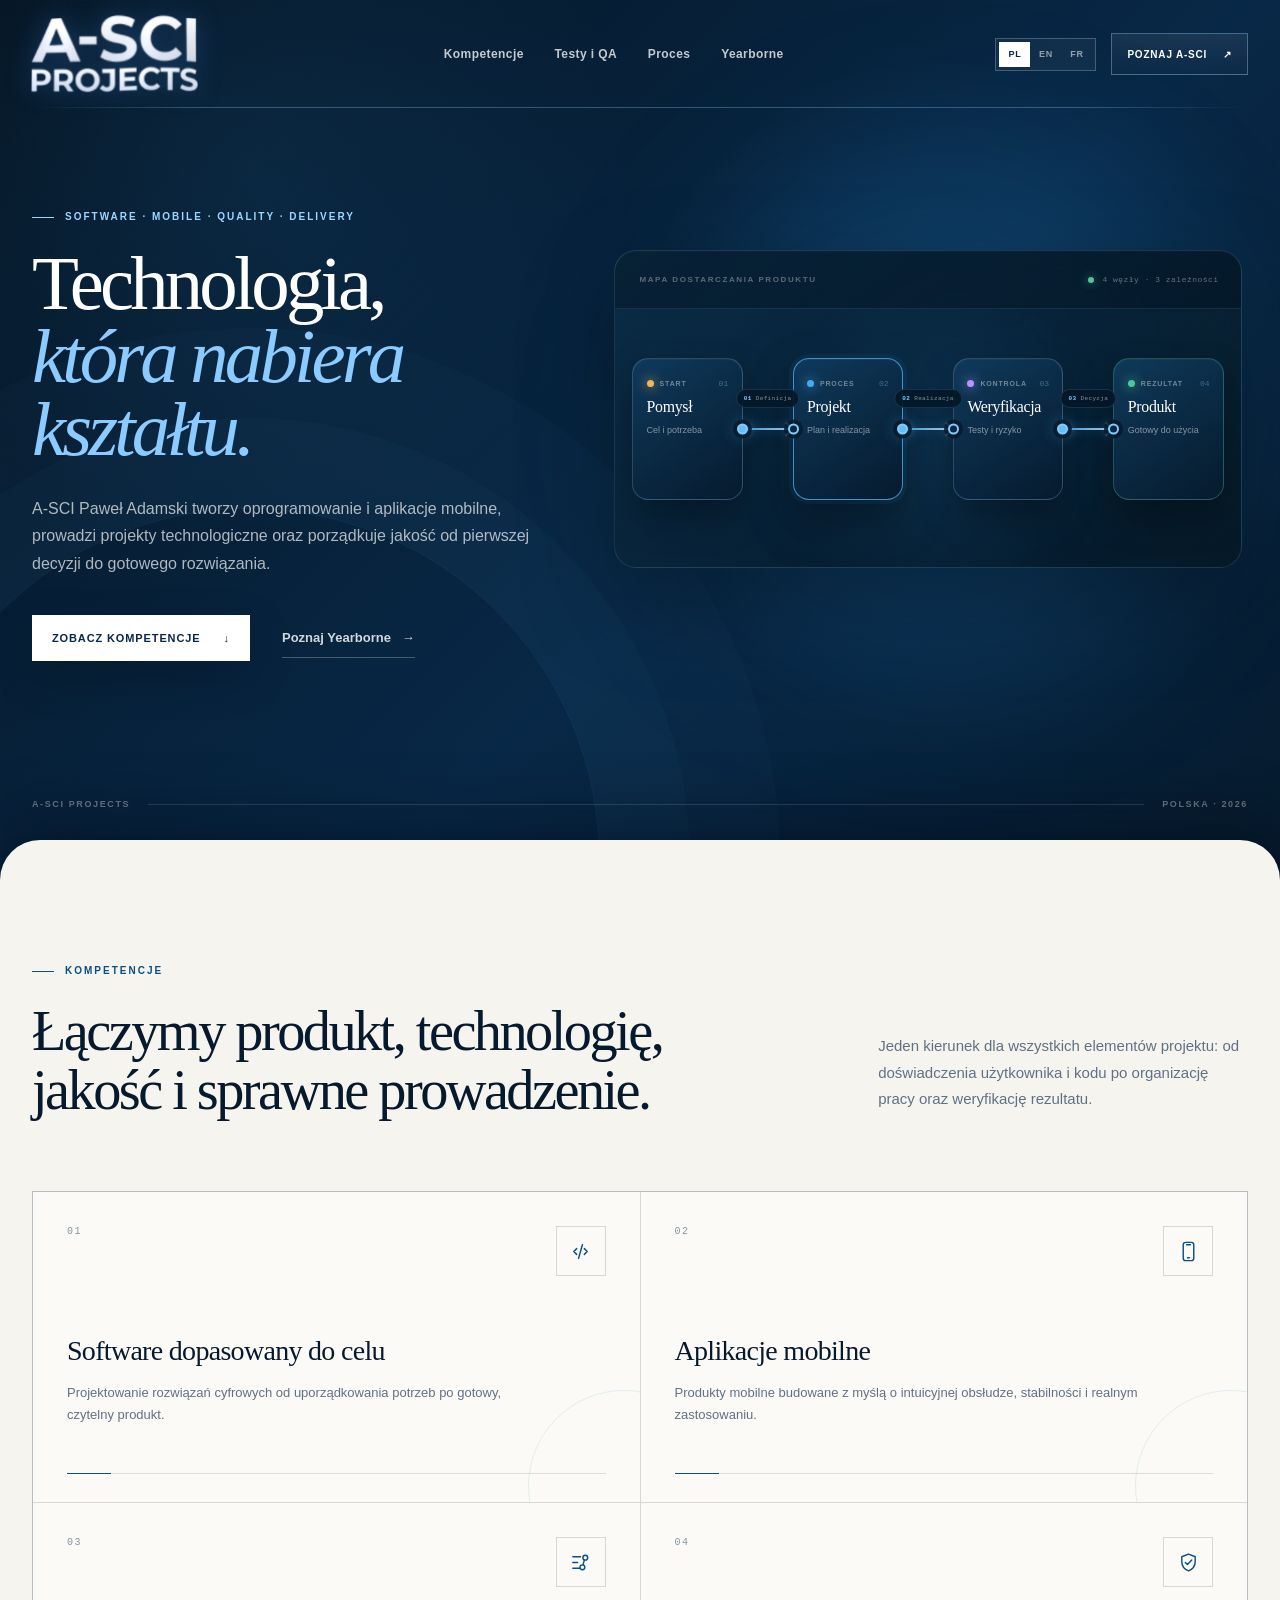
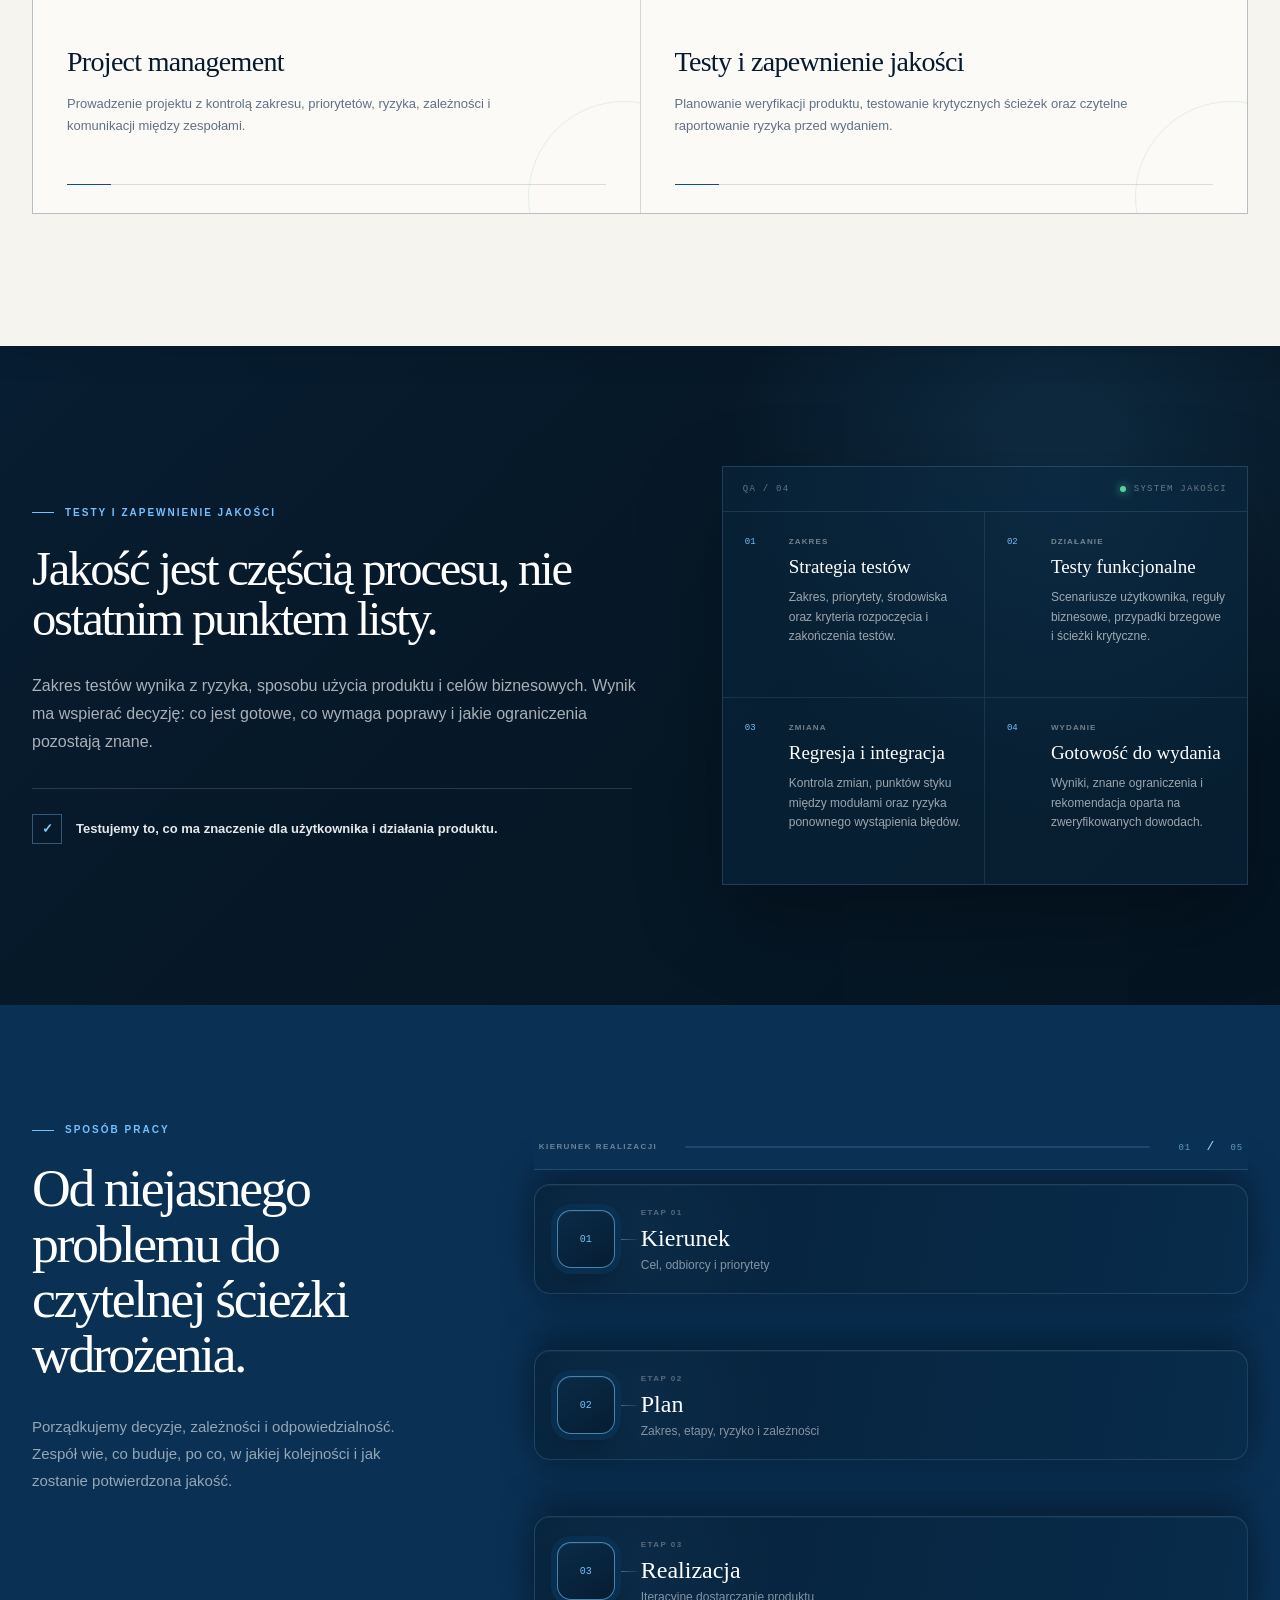
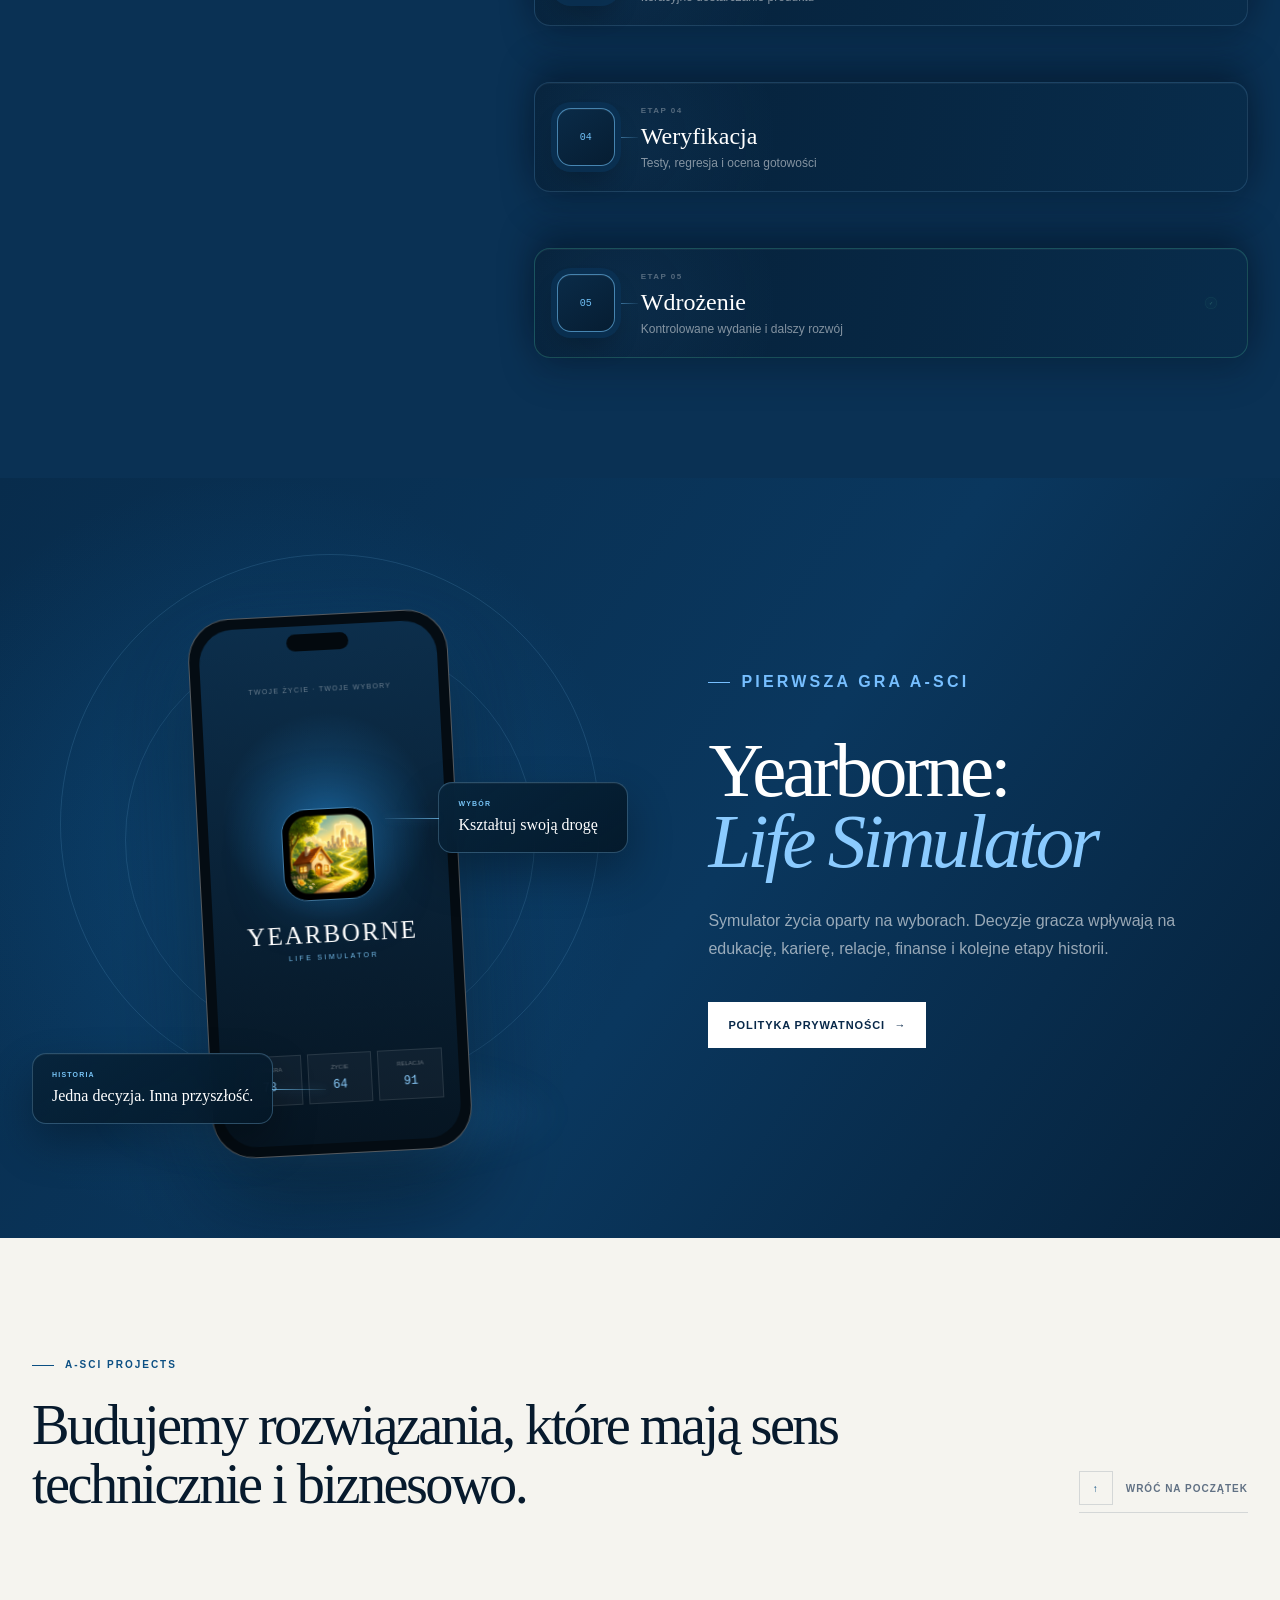
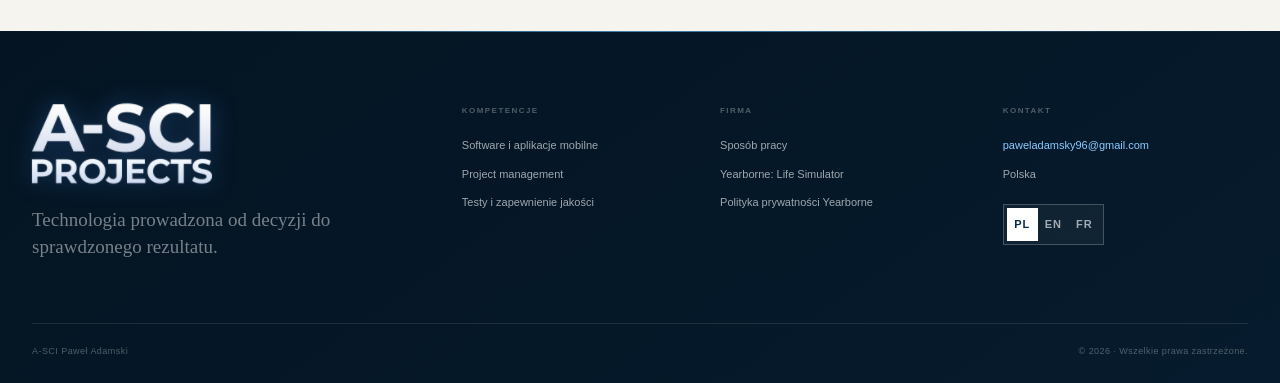
==== commit b0ad66cc: "update" ====
--- a/index.html
+++ b/index.html
@@ -1,2 +1,2 @@
 <!DOCTYPE html><html lang="pl"><head><meta charSet="utf-8"/><meta name="viewport" content="width=device-width, initial-scale=1"/><link rel="preload" href="/assets/a-sci-logo-white.svg" as="image"/><link rel="preload" href="/assets/yearborne-icon-384.jpg" as="image"/><title>A-SCI Paweł Adamski | Software, aplikacje mobilne, testy i project management</title><meta name="description" content="A-SCI Paweł Adamski tworzy oprogramowanie i aplikacje mobilne, prowadzi projekty technologiczne oraz wspiera testy i zapewnienie jakości."/><meta name="keywords" content="A-SCI,software,aplikacje mobilne,mobile apps,testing,quality assurance,project management,Yearborne"/><meta name="author" content="A-SCI Paweł Adamski"/><link rel="icon" type="image/svg+xml" href="/favicon.svg"/><link rel="canonical" href="/"/><link rel="alternate" hrefLang="pl" href="/"/><link rel="alternate" hrefLang="en" href="/en/"/><link rel="alternate" hrefLang="fr" href="/fr/"/>
-<link rel="stylesheet" href="/assets/site.css?v=r8"/><script src="/assets/a-sci-premium.js?v=r8" defer></script></head><body><main lang="pl"><header class="site-header"><span class="hdr-fx" aria-hidden="true"><span class="hdr-glass"></span><span class="hdr-line"><i></i></span></span><a class="brand" href="/#start" data-asci="mark" aria-label="A-SCI Projects - strona główna"><img src="/assets/a-sci-logo-white.svg" alt="A-SCI Projects" width="590" height="263"/></a><nav aria-label="Nawigacja główna"><a href="#kompetencje">Kompetencje</a><a href="#jakosc">Testy i QA</a><a href="#proces">Proces</a><a href="#yearborne">Yearborne</a></nav><div class="header-tools"><div class="language-switcher" aria-label="Wybierz język"><a href="/" hrefLang="pl" lang="pl" aria-current="page">PL</a><a href="/en/" hrefLang="en" lang="en">EN</a><a href="/fr/" hrefLang="fr" lang="fr">FR</a></div><a class="header-cta" href="#kompetencje">Poznaj A-SCI<span aria-hidden="true">↗</span></a></div></header><section class="hero" id="start"><div class="hero-glow" aria-hidden="true"></div><div class="hero-copy"><p class="eyebrow"><span></span> Software · Mobile · Quality · Delivery</p><h1>Technologia,<br/><em>która nabiera kształtu.</em></h1><p class="hero-lead">A-SCI Paweł Adamski tworzy oprogramowanie i aplikacje mobilne, prowadzi projekty technologiczne oraz porządkuje jakość od pierwszej decyzji do gotowego rozwiązania.</p><div class="hero-actions"><a class="button button-primary" href="#kompetencje">Zobacz kompetencje<span aria-hidden="true">↓</span></a><a class="text-link" href="#yearborne">Poznaj Yearborne <span aria-hidden="true">→</span></a></div></div><div class="flow-stage" aria-label="Schemat procesu od pomysłu, przez projekt i weryfikację, do produktu"><div class="flow-stage-head"><div class="flow-caption">Mapa dostarczania produktu</div><div class="flow-meta"><i></i> 4 węzły · 3 zależności</div></div><div class="flow-grid" aria-hidden="true"></div><div class="flow-track"><div class="flow-track-item"><article class="flow-node flow-node-1"><div class="node-head"><span class="node-dot node-dot-1"></span><small>START</small><span class="node-number">01</span></div><strong>Pomysł</strong><p>Cel i potrzeba</p><i class="node-port node-port-in"></i><i class="node-port node-port-out"></i></article><div class="flow-bridge flow-bridge-1" aria-hidden="true"><span class="flow-bridge-label"><b>01</b>Definicja</span><span class="flow-bridge-line"><i></i></span></div></div><div class="flow-track-item"><article class="flow-node flow-node-2 active"><div class="node-head"><span class="node-dot node-dot-2"></span><small>PROCES</small><span class="node-number">02</span></div><strong>Projekt</strong><p>Plan i realizacja</p><i class="node-port node-port-in"></i><i class="node-port node-port-out"></i></article><div class="flow-bridge flow-bridge-2" aria-hidden="true"><span class="flow-bridge-label"><b>02</b>Realizacja</span><span class="flow-bridge-line"><i></i></span></div></div><div class="flow-track-item"><article class="flow-node flow-node-3"><div class="node-head"><span class="node-dot node-dot-3"></span><small>KONTROLA</small><span class="node-number">03</span></div><strong>Weryfikacja</strong><p>Testy i ryzyko</p><i class="node-port node-port-in"></i><i class="node-port node-port-out"></i></article><div class="flow-bridge flow-bridge-3" aria-hidden="true"><span class="flow-bridge-label"><b>03</b>Decyzja</span><span class="flow-bridge-line"><i></i></span></div></div><div class="flow-track-item"><article class="flow-node flow-node-4"><div class="node-head"><span class="node-dot node-dot-4"></span><small>REZULTAT</small><span class="node-number">04</span></div><strong>Produkt</strong><p>Gotowy do użycia</p><i class="node-port node-port-in"></i><i class="node-port node-port-out"></i></article></div></div></div><div class="hero-footer"><span>A-SCI Projects</span><span class="hero-footer-line"></span><span>Polska · 2026</span></div></section><section class="services section" id="kompetencje"><div class="section-heading"><p class="eyebrow dark"><span></span> Kompetencje</p><h2>Łączymy produkt, technologię, jakość i sprawne prowadzenie.</h2><p class="section-intro">Jeden kierunek dla wszystkich elementów projektu: od doświadczenia użytkownika i kodu po organizację pracy oraz weryfikację rezultatu.</p></div><div class="services-grid"><article class="service-card"><div class="card-top"><span>01</span><div class="service-icon"><svg viewBox="0 0 24 24" aria-hidden="true"><path d="m8 9-3 3 3 3M16 9l3 3-3 3M14 5l-4 14"></path></svg></div></div><h3>Software dopasowany do celu</h3><p>Projektowanie rozwiązań cyfrowych od uporządkowania potrzeb po gotowy, czytelny produkt.</p><div class="card-rule"></div></article><article class="service-card"><div class="card-top"><span>02</span><div class="service-icon"><svg viewBox="0 0 24 24" aria-hidden="true"><rect x="6.5" y="2.5" width="11" height="19" rx="2.5"></rect><path d="M10 5h4M11 18.5h2"></path></svg></div></div><h3>Aplikacje mobilne</h3><p>Produkty mobilne budowane z myślą o intuicyjnej obsłudze, stabilności i realnym zastosowaniu.</p><div class="card-rule"></div></article><article class="service-card"><div class="card-top"><span>03</span><div class="service-icon"><svg viewBox="0 0 24 24" aria-hidden="true"><path d="M4 6h8M4 12h5M4 18h7"></path><circle cx="17" cy="7" r="2.5"></circle><circle cx="14" cy="17" r="2.5"></circle><path d="m16 9.5-1.4 5"></path></svg></div></div><h3>Project management</h3><p>Prowadzenie projektu z kontrolą zakresu, priorytetów, ryzyka, zależności i komunikacji między zespołami.</p><div class="card-rule"></div></article><article class="service-card"><div class="card-top"><span>04</span><div class="service-icon"><svg viewBox="0 0 24 24" aria-hidden="true"><path d="M12 3.2 19 6v5.2c0 4.3-2.8 7.8-7 9.6-4.2-1.8-7-5.3-7-9.6V6l7-2.8Z"></path><path d="m8.7 12 2.1 2.1 4.6-4.8"></path></svg></div></div><h3>Testy i zapewnienie jakości</h3><p>Planowanie weryfikacji produktu, testowanie krytycznych ścieżek oraz czytelne raportowanie ryzyka przed wydaniem.</p><div class="card-rule"></div></article></div></section><section class="quality section" id="jakosc"><div class="quality-copy"><p class="eyebrow light"><span></span> Testy i zapewnienie jakości</p><h2>Jakość jest częścią procesu, nie ostatnim punktem listy.</h2><p>Zakres testów wynika z ryzyka, sposobu użycia produktu i celów biznesowych. Wynik ma wspierać decyzję: co jest gotowe, co wymaga poprawy i jakie ograniczenia pozostają znane.</p><div class="quality-statement"><span aria-hidden="true">✓</span>Testujemy to, co ma znaczenie dla użytkownika i działania produktu.</div></div><div class="quality-panel"><div class="quality-panel-head"><span>QA / 04</span><span class="quality-status"><i></i> SYSTEM JAKOŚCI</span></div><div class="quality-grid"><article class="quality-item"><div class="quality-index">01</div><div><small>ZAKRES</small><h3>Strategia testów</h3><p>Zakres, priorytety, środowiska oraz kryteria rozpoczęcia i zakończenia testów.</p></div></article><article class="quality-item"><div class="quality-index">02</div><div><small>DZIAŁANIE</small><h3>Testy funkcjonalne</h3><p>Scenariusze użytkownika, reguły biznesowe, przypadki brzegowe i ścieżki krytyczne.</p></div></article><article class="quality-item"><div class="quality-index">03</div><div><small>ZMIANA</small><h3>Regresja i integracja</h3><p>Kontrola zmian, punktów styku między modułami oraz ryzyka ponownego wystąpienia błędów.</p></div></article><article class="quality-item"><div class="quality-index">04</div><div><small>WYDANIE</small><h3>Gotowość do wydania</h3><p>Wyniki, znane ograniczenia i rekomendacja oparta na zweryfikowanych dowodach.</p></div></article></div></div></section><section class="process section" id="proces"><div class="process-copy"><p class="eyebrow light"><span></span> Sposób pracy</p><h2>Od niejasnego problemu do czytelnej ścieżki wdrożenia.</h2><p>Porządkujemy decyzje, zależności i odpowiedzialność. Zespół wie, co buduje, po co, w jakiej kolejności i jak zostanie potwierdzona jakość.</p></div><div class="process-flow"><div class="process-flow-head"><span>Kierunek realizacji</span><b>01 <i aria-hidden="true">→</i> 05</b></div><article class="process-step"><div class="step-port"><span>01</span></div><div class="step-content"><small>Etap 01</small><h3>Kierunek</h3><p>Cel, odbiorcy i priorytety</p></div><span class="process-connector" aria-hidden="true"><i></i></span></article><article class="process-step"><div class="step-port"><span>02</span></div><div class="step-content"><small>Etap 02</small><h3>Plan</h3><p>Zakres, etapy, ryzyko i zależności</p></div><span class="process-connector" aria-hidden="true"><i></i></span></article><article class="process-step"><div class="step-port"><span>03</span></div><div class="step-content"><small>Etap 03</small><h3>Realizacja</h3><p>Iteracyjne dostarczanie produktu</p></div><span class="process-connector" aria-hidden="true"><i></i></span></article><article class="process-step"><div class="step-port"><span>04</span></div><div class="step-content"><small>Etap 04</small><h3>Weryfikacja</h3><p>Testy, regresja i ocena gotowości</p></div><span class="process-connector" aria-hidden="true"><i></i></span></article><article class="process-step"><div class="step-port"><span>05</span></div><div class="step-content"><small>Etap 05</small><h3>Wdrożenie</h3><p>Kontrolowane wydanie i dalszy rozwój</p></div><span class="process-complete" aria-hidden="true">✓</span></article></div></section><section class="yearborne section" id="yearborne"><div class="yearborne-visual" aria-hidden="true"><div class="orbit orbit-one"></div><div class="orbit orbit-two"></div><div class="phone"><div class="phone-speaker"></div><div class="phone-screen"><div class="game-kicker">TWOJE ŻYCIE · TWOJE WYBORY</div><div class="game-mark"><img src="/assets/yearborne-icon-384.jpg" alt="" width="384" height="384" loading="lazy" decoding="async"/></div><div class="game-title">YEARBORNE</div><div class="game-subtitle">LIFE SIMULATOR</div><div class="game-stats"><span><b>Kariera</b><i>78</i></span><span><b>Życie</b><i>64</i></span><span><b>Relacja</b><i>91</i></span></div></div></div><div class="float-card float-one"><span>WYBÓR</span><b>Kształtuj swoją drogę</b></div><div class="float-card float-two"><span>HISTORIA</span><b>Jedna decyzja. Inna przyszłość.</b></div></div><div class="yearborne-copy"><p class="eyebrow light"><span></span> Pierwsza gra A-SCI</p><h2>Yearborne:<br/><em>Life Simulator</em></h2><p>Symulator życia oparty na wyborach. Decyzje gracza wpływają na edukację, karierę, relacje, finanse i kolejne etapy historii.</p><div class="yearborne-links"><a class="button button-light" href="/privacy-policy/">Polityka prywatności<span aria-hidden="true">→</span></a></div></div></section><section class="closing section"><div><p class="eyebrow dark"><span></span> A-SCI Projects</p><h2>Budujemy rozwiązania, które mają sens technicznie i biznesowo.</h2></div><a class="closing-link" href="#start" aria-label="Wróć na początek strony"><span>↑</span>Wróć na początek</a></section><footer class="site-footer"><div class="footer-main"><div class="footer-identity"><a class="footer-brand" href="#top" data-asci="mark" data-wave="0" aria-label="A-SCI Projects – wróć na początek strony"><img src="/assets/a-sci-logo-white.svg" alt="A-SCI Projects" width="590" height="263"/><span class="brand-top-hint" aria-hidden="true"><svg viewBox="0 0 24 24" aria-hidden="true" focusable="false"><path d="M12 19V5M5.5 11.5 12 5l6.5 6.5"/></svg></span></a><p>Technologia prowadzona od decyzji do sprawdzonego rezultatu.</p></div><div class="footer-column"><h3>Kompetencje</h3><a href="#kompetencje">Software i aplikacje mobilne</a><a href="#kompetencje">Project management</a><a href="#jakosc">Testy i zapewnienie jakości</a></div><div class="footer-column"><h3>Firma</h3><a href="#proces">Sposób pracy</a><a href="#yearborne">Yearborne: Life Simulator</a><a href="/privacy-policy/">Polityka prywatności Yearborne</a></div><div class="footer-column footer-contact"><h3>Kontakt</h3><a href="mailto:paweladamsky96@gmail.com">paweladamsky96@gmail.com</a><span>Polska</span><div class="language-switcher language-switcher-compact" aria-label="Wybierz język"><a href="/" hrefLang="pl" lang="pl" aria-current="page">PL</a><a href="/en/" hrefLang="en" lang="en">EN</a><a href="/fr/" hrefLang="fr" lang="fr">FR</a></div></div></div><div class="footer-bottom"><span>A-SCI Paweł Adamski</span><span>© 2026 · Wszelkie prawa zastrzeżone.</span></div></footer></main><a class="asci-top" href="#top" aria-label="Wróć na początek strony" aria-hidden="true" tabindex="-1"><span class="asci-top-card"><span class="asci-top-fallback"><img src="/assets/a-sci-logo-white.svg" alt="" width="590" height="263"/></span></span><span class="asci-top-arrow" aria-hidden="true"><svg viewBox="0 0 24 24" aria-hidden="true" focusable="false"><path d="M12 19V5M5.5 11.5 12 5l6.5 6.5"/></svg></span><span class="asci-top-label" aria-hidden="true">Na górę</span></a></body></html>+<link rel="stylesheet" href="/assets/site.css?v=r9"/><script src="/assets/a-sci-premium.js?v=r9" defer></script></head><body><main lang="pl"><header class="site-header"><span class="hdr-fx" aria-hidden="true"><span class="hdr-glass"></span><span class="hdr-line"><i></i></span></span><a class="brand" href="/#start" data-asci="mark" aria-label="A-SCI Projects - strona główna"><img src="/assets/a-sci-logo-white.svg" alt="A-SCI Projects" width="590" height="263"/></a><nav aria-label="Nawigacja główna"><a href="#kompetencje">Kompetencje</a><a href="#jakosc">Testy i QA</a><a href="#proces">Proces</a><a href="#yearborne">Yearborne</a></nav><div class="header-tools"><div class="language-switcher" aria-label="Wybierz język"><a href="/" hrefLang="pl" lang="pl" aria-current="page">PL</a><a href="/en/" hrefLang="en" lang="en">EN</a><a href="/fr/" hrefLang="fr" lang="fr">FR</a></div><a class="header-cta" href="#kompetencje">Poznaj A-SCI<span aria-hidden="true">↗</span></a></div></header><section class="hero" id="start"><div class="hero-glow" aria-hidden="true"></div><div class="hero-copy"><p class="eyebrow"><span></span> Software · Mobile · Quality · Delivery</p><h1>Technologia,<br/><em>która nabiera kształtu.</em></h1><p class="hero-lead">A-SCI Paweł Adamski tworzy oprogramowanie i aplikacje mobilne, prowadzi projekty technologiczne oraz porządkuje jakość od pierwszej decyzji do gotowego rozwiązania.</p><div class="hero-actions"><a class="button button-primary" href="#kompetencje">Zobacz kompetencje<span aria-hidden="true">↓</span></a><a class="text-link" href="#yearborne">Poznaj Yearborne <span aria-hidden="true">→</span></a></div></div><div class="flow-stage" aria-label="Schemat procesu od pomysłu, przez projekt i weryfikację, do produktu"><div class="flow-stage-head"><div class="flow-caption">Mapa dostarczania produktu</div><div class="flow-meta"><i></i> 4 węzły · 3 zależności</div></div><div class="flow-grid" aria-hidden="true"></div><div class="flow-track"><div class="flow-track-item"><article class="flow-node flow-node-1"><div class="node-head"><span class="node-dot node-dot-1"></span><small>START</small><span class="node-number">01</span></div><strong>Pomysł</strong><p>Cel i potrzeba</p><i class="node-port node-port-in"></i><i class="node-port node-port-out"></i></article><div class="flow-bridge flow-bridge-1" aria-hidden="true"><span class="flow-bridge-label"><b>01</b>Definicja</span><span class="flow-bridge-line"><i></i></span></div></div><div class="flow-track-item"><article class="flow-node flow-node-2 active"><div class="node-head"><span class="node-dot node-dot-2"></span><small>PROCES</small><span class="node-number">02</span></div><strong>Projekt</strong><p>Plan i realizacja</p><i class="node-port node-port-in"></i><i class="node-port node-port-out"></i></article><div class="flow-bridge flow-bridge-2" aria-hidden="true"><span class="flow-bridge-label"><b>02</b>Realizacja</span><span class="flow-bridge-line"><i></i></span></div></div><div class="flow-track-item"><article class="flow-node flow-node-3"><div class="node-head"><span class="node-dot node-dot-3"></span><small>KONTROLA</small><span class="node-number">03</span></div><strong>Weryfikacja</strong><p>Testy i ryzyko</p><i class="node-port node-port-in"></i><i class="node-port node-port-out"></i></article><div class="flow-bridge flow-bridge-3" aria-hidden="true"><span class="flow-bridge-label"><b>03</b>Decyzja</span><span class="flow-bridge-line"><i></i></span></div></div><div class="flow-track-item"><article class="flow-node flow-node-4"><div class="node-head"><span class="node-dot node-dot-4"></span><small>REZULTAT</small><span class="node-number">04</span></div><strong>Produkt</strong><p>Gotowy do użycia</p><i class="node-port node-port-in"></i><i class="node-port node-port-out"></i></article></div></div></div><div class="hero-footer"><span>A-SCI Projects</span><span class="hero-footer-line"></span><span>Polska · 2026</span></div></section><section class="services section" id="kompetencje"><div class="section-heading"><p class="eyebrow dark"><span></span> Kompetencje</p><h2>Łączymy produkt, technologię, jakość i sprawne prowadzenie.</h2><p class="section-intro">Jeden kierunek dla wszystkich elementów projektu: od doświadczenia użytkownika i kodu po organizację pracy oraz weryfikację rezultatu.</p></div><div class="services-grid"><article class="service-card"><div class="card-top"><span>01</span><div class="service-icon"><svg viewBox="0 0 24 24" aria-hidden="true"><path d="m8 9-3 3 3 3M16 9l3 3-3 3M14 5l-4 14"></path></svg></div></div><h3>Software dopasowany do celu</h3><p>Projektowanie rozwiązań cyfrowych od uporządkowania potrzeb po gotowy, czytelny produkt.</p><div class="card-rule"></div></article><article class="service-card"><div class="card-top"><span>02</span><div class="service-icon"><svg viewBox="0 0 24 24" aria-hidden="true"><rect x="6.5" y="2.5" width="11" height="19" rx="2.5"></rect><path d="M10 5h4M11 18.5h2"></path></svg></div></div><h3>Aplikacje mobilne</h3><p>Produkty mobilne budowane z myślą o intuicyjnej obsłudze, stabilności i realnym zastosowaniu.</p><div class="card-rule"></div></article><article class="service-card"><div class="card-top"><span>03</span><div class="service-icon"><svg viewBox="0 0 24 24" aria-hidden="true"><path d="M4 6h8M4 12h5M4 18h7"></path><circle cx="17" cy="7" r="2.5"></circle><circle cx="14" cy="17" r="2.5"></circle><path d="m16 9.5-1.4 5"></path></svg></div></div><h3>Project management</h3><p>Prowadzenie projektu z kontrolą zakresu, priorytetów, ryzyka, zależności i komunikacji między zespołami.</p><div class="card-rule"></div></article><article class="service-card"><div class="card-top"><span>04</span><div class="service-icon"><svg viewBox="0 0 24 24" aria-hidden="true"><path d="M12 3.2 19 6v5.2c0 4.3-2.8 7.8-7 9.6-4.2-1.8-7-5.3-7-9.6V6l7-2.8Z"></path><path d="m8.7 12 2.1 2.1 4.6-4.8"></path></svg></div></div><h3>Testy i zapewnienie jakości</h3><p>Planowanie weryfikacji produktu, testowanie krytycznych ścieżek oraz czytelne raportowanie ryzyka przed wydaniem.</p><div class="card-rule"></div></article></div></section><section class="quality section" id="jakosc"><div class="quality-copy"><p class="eyebrow light"><span></span> Testy i zapewnienie jakości</p><h2>Jakość jest częścią procesu, nie ostatnim punktem listy.</h2><p>Zakres testów wynika z ryzyka, sposobu użycia produktu i celów biznesowych. Wynik ma wspierać decyzję: co jest gotowe, co wymaga poprawy i jakie ograniczenia pozostają znane.</p><div class="quality-statement"><span aria-hidden="true">✓</span>Testujemy to, co ma znaczenie dla użytkownika i działania produktu.</div></div><div class="quality-panel"><div class="quality-panel-head"><span>QA / 04</span><span class="quality-status"><i></i> SYSTEM JAKOŚCI</span></div><div class="quality-grid"><article class="quality-item"><div class="quality-index">01</div><div><small>ZAKRES</small><h3>Strategia testów</h3><p>Zakres, priorytety, środowiska oraz kryteria rozpoczęcia i zakończenia testów.</p></div></article><article class="quality-item"><div class="quality-index">02</div><div><small>DZIAŁANIE</small><h3>Testy funkcjonalne</h3><p>Scenariusze użytkownika, reguły biznesowe, przypadki brzegowe i ścieżki krytyczne.</p></div></article><article class="quality-item"><div class="quality-index">03</div><div><small>ZMIANA</small><h3>Regresja i integracja</h3><p>Kontrola zmian, punktów styku między modułami oraz ryzyka ponownego wystąpienia błędów.</p></div></article><article class="quality-item"><div class="quality-index">04</div><div><small>WYDANIE</small><h3>Gotowość do wydania</h3><p>Wyniki, znane ograniczenia i rekomendacja oparta na zweryfikowanych dowodach.</p></div></article></div></div></section><section class="process section" id="proces"><div class="process-copy"><p class="eyebrow light"><span></span> Sposób pracy</p><h2>Od niejasnego problemu do czytelnej ścieżki wdrożenia.</h2><p>Porządkujemy decyzje, zależności i odpowiedzialność. Zespół wie, co buduje, po co, w jakiej kolejności i jak zostanie potwierdzona jakość.</p></div><div class="process-flow"><div class="process-flow-head"><span>Kierunek realizacji</span><b>01 <i aria-hidden="true">→</i> 05</b></div><article class="process-step"><div class="step-port"><span>01</span></div><div class="step-content"><small>Etap 01</small><h3>Kierunek</h3><p>Cel, odbiorcy i priorytety</p></div><span class="process-connector" aria-hidden="true"><i></i></span></article><article class="process-step"><div class="step-port"><span>02</span></div><div class="step-content"><small>Etap 02</small><h3>Plan</h3><p>Zakres, etapy, ryzyko i zależności</p></div><span class="process-connector" aria-hidden="true"><i></i></span></article><article class="process-step"><div class="step-port"><span>03</span></div><div class="step-content"><small>Etap 03</small><h3>Realizacja</h3><p>Iteracyjne dostarczanie produktu</p></div><span class="process-connector" aria-hidden="true"><i></i></span></article><article class="process-step"><div class="step-port"><span>04</span></div><div class="step-content"><small>Etap 04</small><h3>Weryfikacja</h3><p>Testy, regresja i ocena gotowości</p></div><span class="process-connector" aria-hidden="true"><i></i></span></article><article class="process-step"><div class="step-port"><span>05</span></div><div class="step-content"><small>Etap 05</small><h3>Wdrożenie</h3><p>Kontrolowane wydanie i dalszy rozwój</p></div><span class="process-complete" aria-hidden="true">✓</span></article></div></section><section class="yearborne section" id="yearborne"><div class="yearborne-visual" aria-hidden="true"><div class="orbit orbit-one"></div><div class="orbit orbit-two"></div><div class="phone"><div class="phone-speaker"></div><div class="phone-screen"><div class="game-kicker">TWOJE ŻYCIE · TWOJE WYBORY</div><div class="game-mark"><img src="/assets/yearborne-icon-384.jpg" alt="" width="384" height="384" loading="lazy" decoding="async"/></div><div class="game-title">YEARBORNE</div><div class="game-subtitle">LIFE SIMULATOR</div><div class="game-stats"><span><b>Kariera</b><i>78</i></span><span><b>Życie</b><i>64</i></span><span><b>Relacja</b><i>91</i></span></div></div></div><div class="float-card float-one"><span>WYBÓR</span><b>Kształtuj swoją drogę</b></div><div class="float-card float-two"><span>HISTORIA</span><b>Jedna decyzja. Inna przyszłość.</b></div></div><div class="yearborne-copy"><p class="eyebrow light"><span></span> Pierwsza gra A-SCI</p><h2>Yearborne:<br/><em>Life Simulator</em></h2><p>Symulator życia oparty na wyborach. Decyzje gracza wpływają na edukację, karierę, relacje, finanse i kolejne etapy historii.</p><div class="yearborne-links"><a class="button button-light" href="/privacy-policy/">Polityka prywatności<span aria-hidden="true">→</span></a></div></div></section><section class="closing section"><div><p class="eyebrow dark"><span></span> A-SCI Projects</p><h2>Budujemy rozwiązania, które mają sens technicznie i biznesowo.</h2></div><a class="closing-link" href="#start" aria-label="Wróć na początek strony"><span>↑</span>Wróć na początek</a></section><footer class="site-footer"><div class="footer-main"><div class="footer-identity"><a class="footer-brand" href="#top" data-asci="mark" data-wave="0" aria-label="A-SCI Projects – wróć na początek strony"><img src="/assets/a-sci-logo-white.svg" alt="A-SCI Projects" width="590" height="263"/><span class="brand-top-hint" aria-hidden="true"><svg viewBox="0 0 24 24" aria-hidden="true" focusable="false"><path d="M12 19V5M5.5 11.5 12 5l6.5 6.5"/></svg></span></a><p>Technologia prowadzona od decyzji do sprawdzonego rezultatu.</p></div><div class="footer-column"><h3>Kompetencje</h3><a href="#kompetencje">Software i aplikacje mobilne</a><a href="#kompetencje">Project management</a><a href="#jakosc">Testy i zapewnienie jakości</a></div><div class="footer-column"><h3>Firma</h3><a href="#proces">Sposób pracy</a><a href="#yearborne">Yearborne: Life Simulator</a><a href="/privacy-policy/">Polityka prywatności Yearborne</a></div><div class="footer-column footer-contact"><h3>Kontakt</h3><a href="mailto:paweladamsky96@gmail.com">paweladamsky96@gmail.com</a><span>Polska</span><div class="language-switcher language-switcher-compact" aria-label="Wybierz język"><a href="/" hrefLang="pl" lang="pl" aria-current="page">PL</a><a href="/en/" hrefLang="en" lang="en">EN</a><a href="/fr/" hrefLang="fr" lang="fr">FR</a></div></div></div><div class="footer-bottom"><span>A-SCI Paweł Adamski</span><span>© 2026 · Wszelkie prawa zastrzeżone.</span></div></footer></main><a class="asci-top" href="#top" aria-label="Wróć na początek strony" aria-hidden="true" tabindex="-1"><span class="asci-top-card"><span class="asci-top-fallback"><img src="/assets/a-sci-logo-white.svg" alt="" width="590" height="263"/></span></span><span class="asci-top-arrow" aria-hidden="true"><svg viewBox="0 0 24 24" aria-hidden="true" focusable="false"><path d="M12 19V5M5.5 11.5 12 5l6.5 6.5"/></svg></span><span class="asci-top-label" aria-hidden="true">Na górę</span></a></body></html>
--- a/assets/site.css
+++ b/assets/site.css
@@ -921,7 +921,7 @@
 .site-header { border-bottom: 0; transition: transform .55s cubic-bezier(.2,.7,.2,1), min-height .4s ease; }
 .hdr-fx { position: absolute; z-index: -1; inset: 0; pointer-events: none; }
 .hdr-glass {
-  position: absolute; top: 0; bottom: 0; left: 50%; width: 100vw; transform: translateX(-50%);
+  position: absolute; top: 0; bottom: 0; left: 0; width: 100%;
   background: linear-gradient(180deg, rgba(4,15,29,.92), rgba(5,22,40,.80));
   -webkit-backdrop-filter: blur(16px) saturate(1.35); backdrop-filter: blur(16px) saturate(1.35);
   box-shadow: 0 16px 40px rgba(1,8,18,.32);
@@ -934,14 +934,16 @@
   animation: hdr-line-in 1.5s cubic-bezier(.2,.7,.2,1) .1s both;
 }
 .hdr-line i {
-  position: absolute; top: -1px; left: -18%; width: 18%; max-width: 260px; height: 3px; border-radius: 3px;
+  position: absolute; top: -1px; left: 0; width: 18%; height: 3px; border-radius: 3px;
+  transform: translateX(-100%);
   background: linear-gradient(90deg, rgba(156,214,255,0), rgba(156,214,255,.85) 62%, #ffffff 90%, rgba(255,255,255,0));
   box-shadow: 0 0 14px rgba(86,172,255,.6);
   opacity: 0;
   animation: hdr-pulse 9s cubic-bezier(.45,0,.25,1) 1.4s infinite;
 }
 @keyframes hdr-line-in { from { transform: scaleX(0); opacity: 0; } to { transform: scaleX(1); opacity: 1; } }
-@keyframes hdr-pulse { 0% { left: -18%; opacity: 0; } 5% { opacity: 1; } 36% { opacity: 1; } 42% { left: 100%; opacity: 0; } 100% { left: 100%; opacity: 0; } }
+/* światło przesuwa się tylko w obrębie linii: koniec drogi = prawa krawędź linii (455,6% × 18% = 82%) */
+@keyframes hdr-pulse { 0% { transform: translateX(-100%); opacity: 0; } 5% { opacity: 1; } 36% { opacity: 1; } 42% { transform: translateX(455.6%); opacity: 0; } 100% { transform: translateX(455.6%); opacity: 0; } }
 
 @keyframes hdr-in { from { opacity: 0; transform: translateY(-8px); } to { opacity: 1; transform: none; } }
 .site-header nav a, .site-header .header-tools > * { animation: hdr-in .8s cubic-bezier(.2,.7,.2,1) both; }
@@ -967,7 +969,9 @@
 /* przyklejony pasek: chowa się przy przewijaniu w dół, wraca przy przewijaniu w górę */
 .site-header.is-fixed { position: fixed; top: 0; min-height: 74px; transform: translate(-50%, -112%); }
 .site-header.is-fixed.is-shown { transform: translate(-50%, 0); }
-.site-header.is-fixed .hdr-glass { opacity: 1; }
+.site-header.is-fixed .hdr-glass { left: 50%; width: 100vw; transform: translateX(-50%); opacity: 1; }
+/* zabezpieczenie: żaden element nie poszerza strony w poziomie (clip nie psuje elementów przyklejonych) */
+main { overflow-x: clip; }
 .site-header.is-fixed .brand { transform: scale(.8); }
 .site-header.is-fixed .hdr-line { left: 50%; right: auto; width: 100vw; transform: translateX(-50%); animation: none; }
 section[id] { scroll-margin-top: 82px; }
